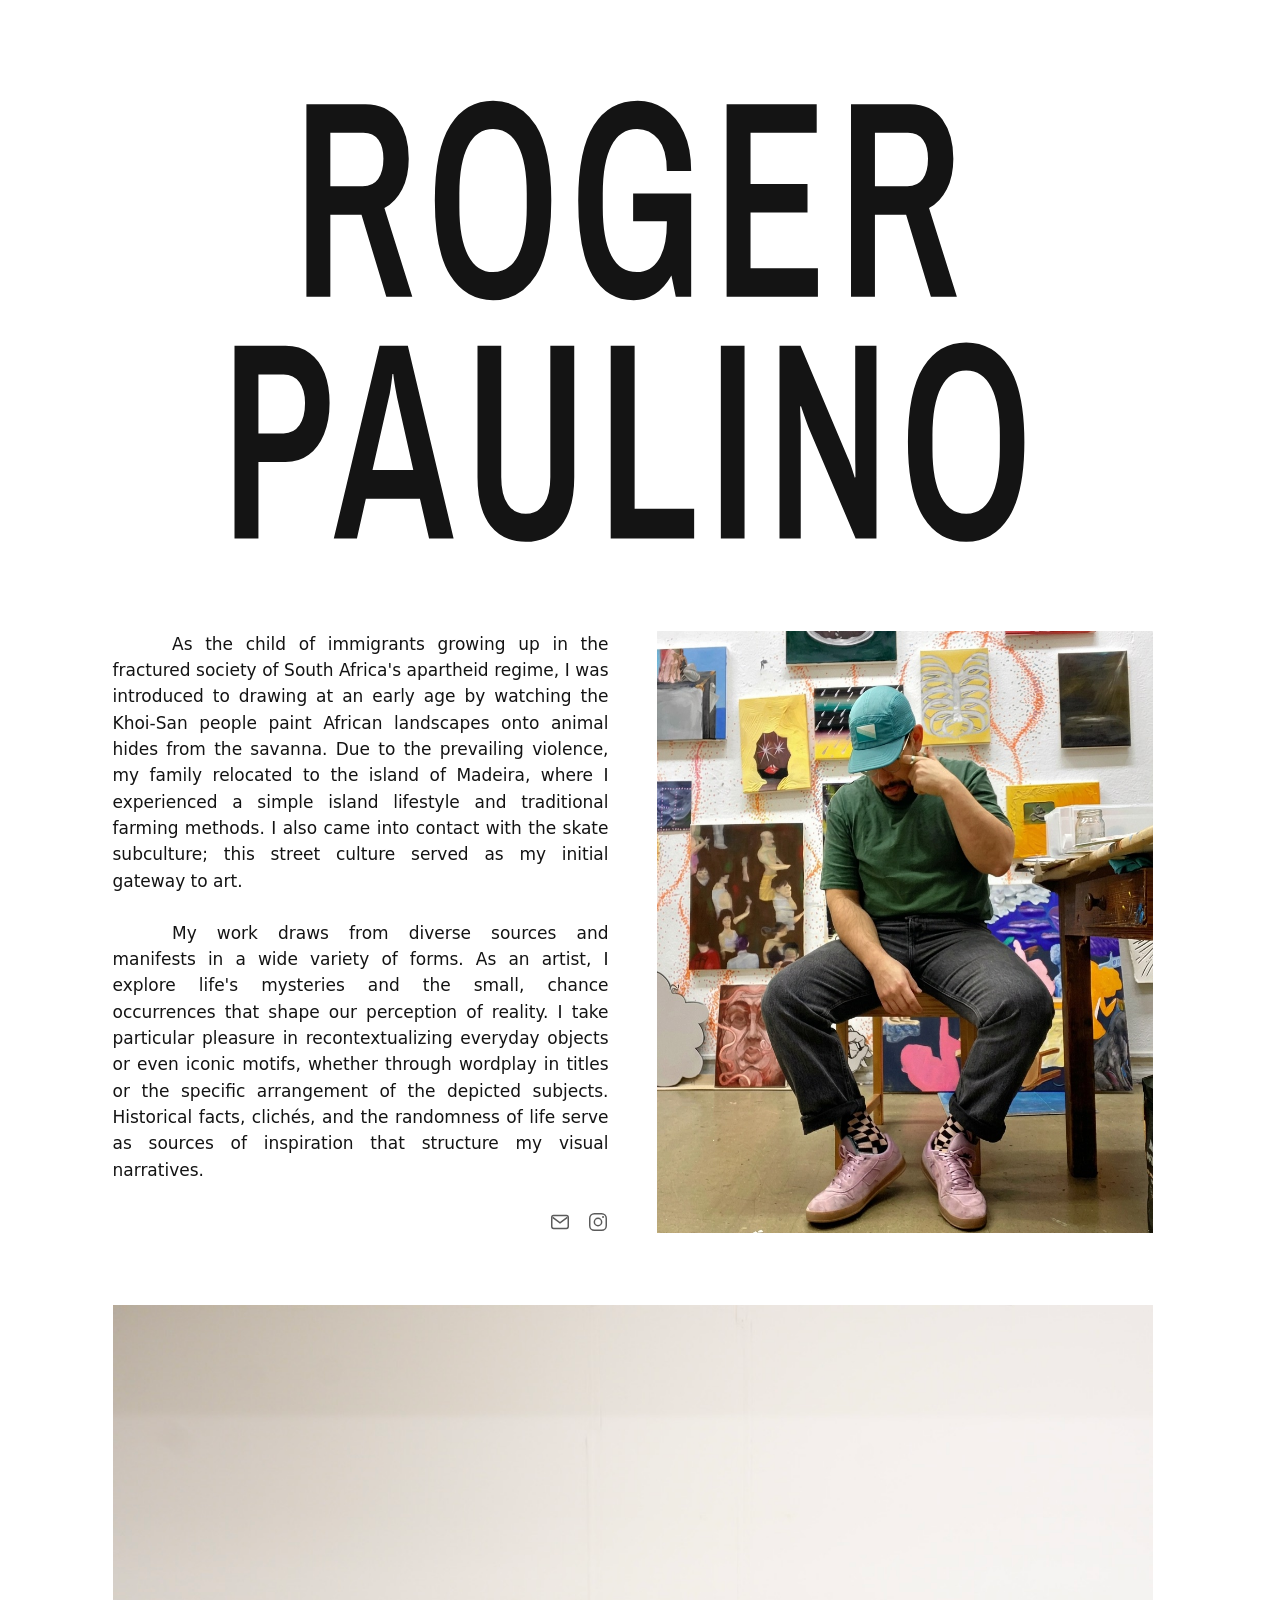
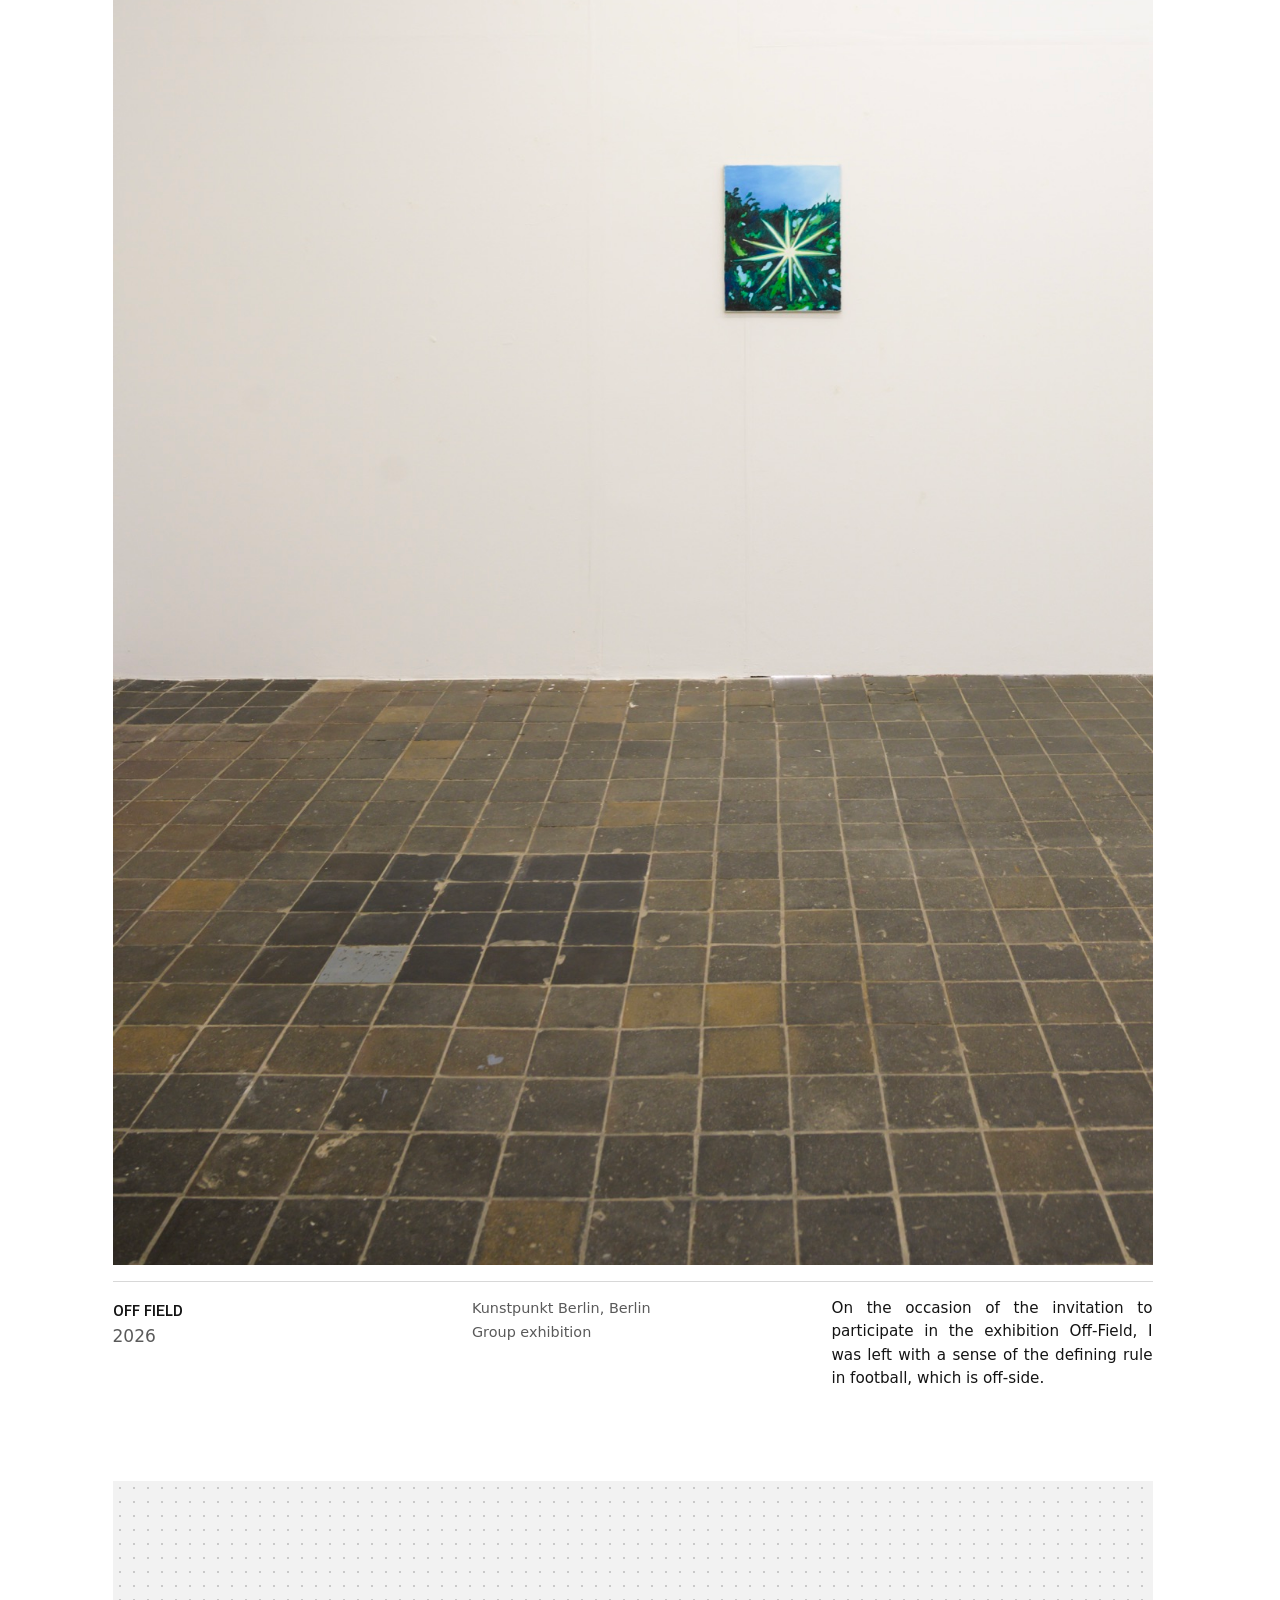
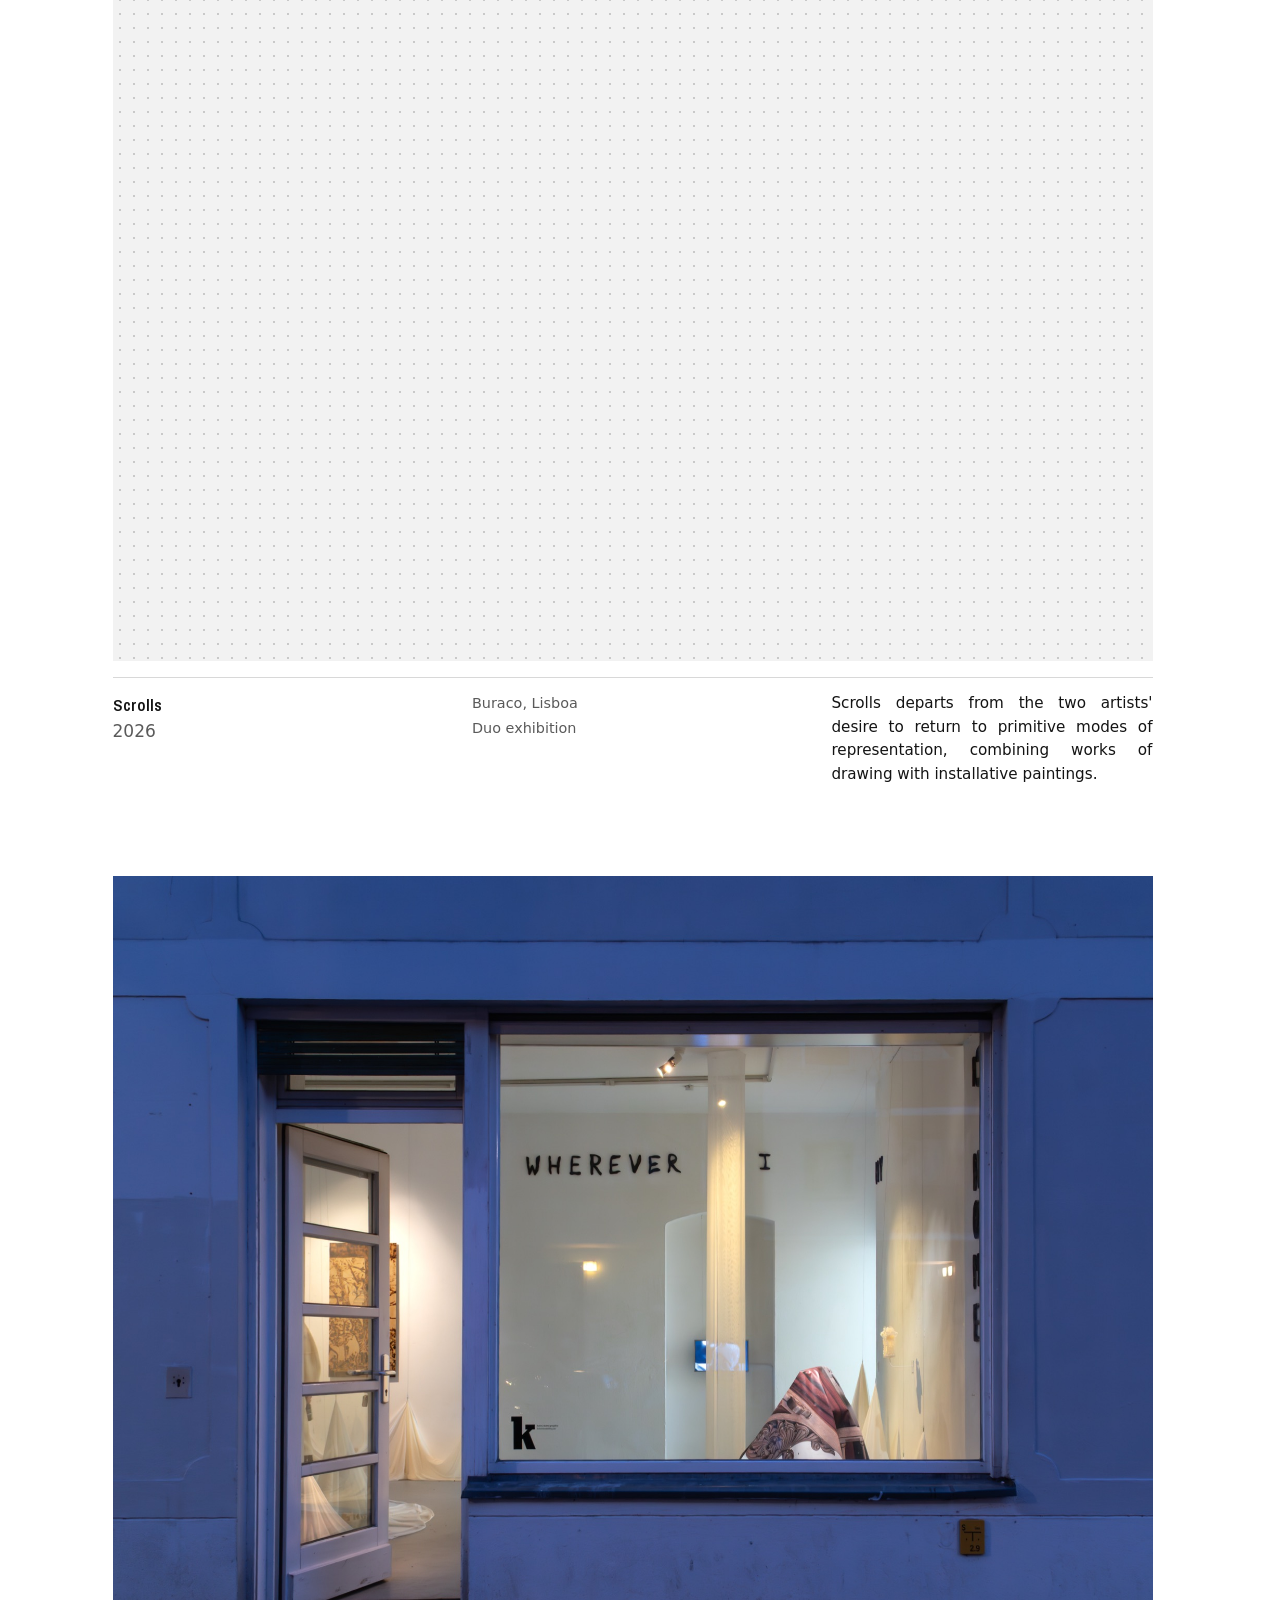
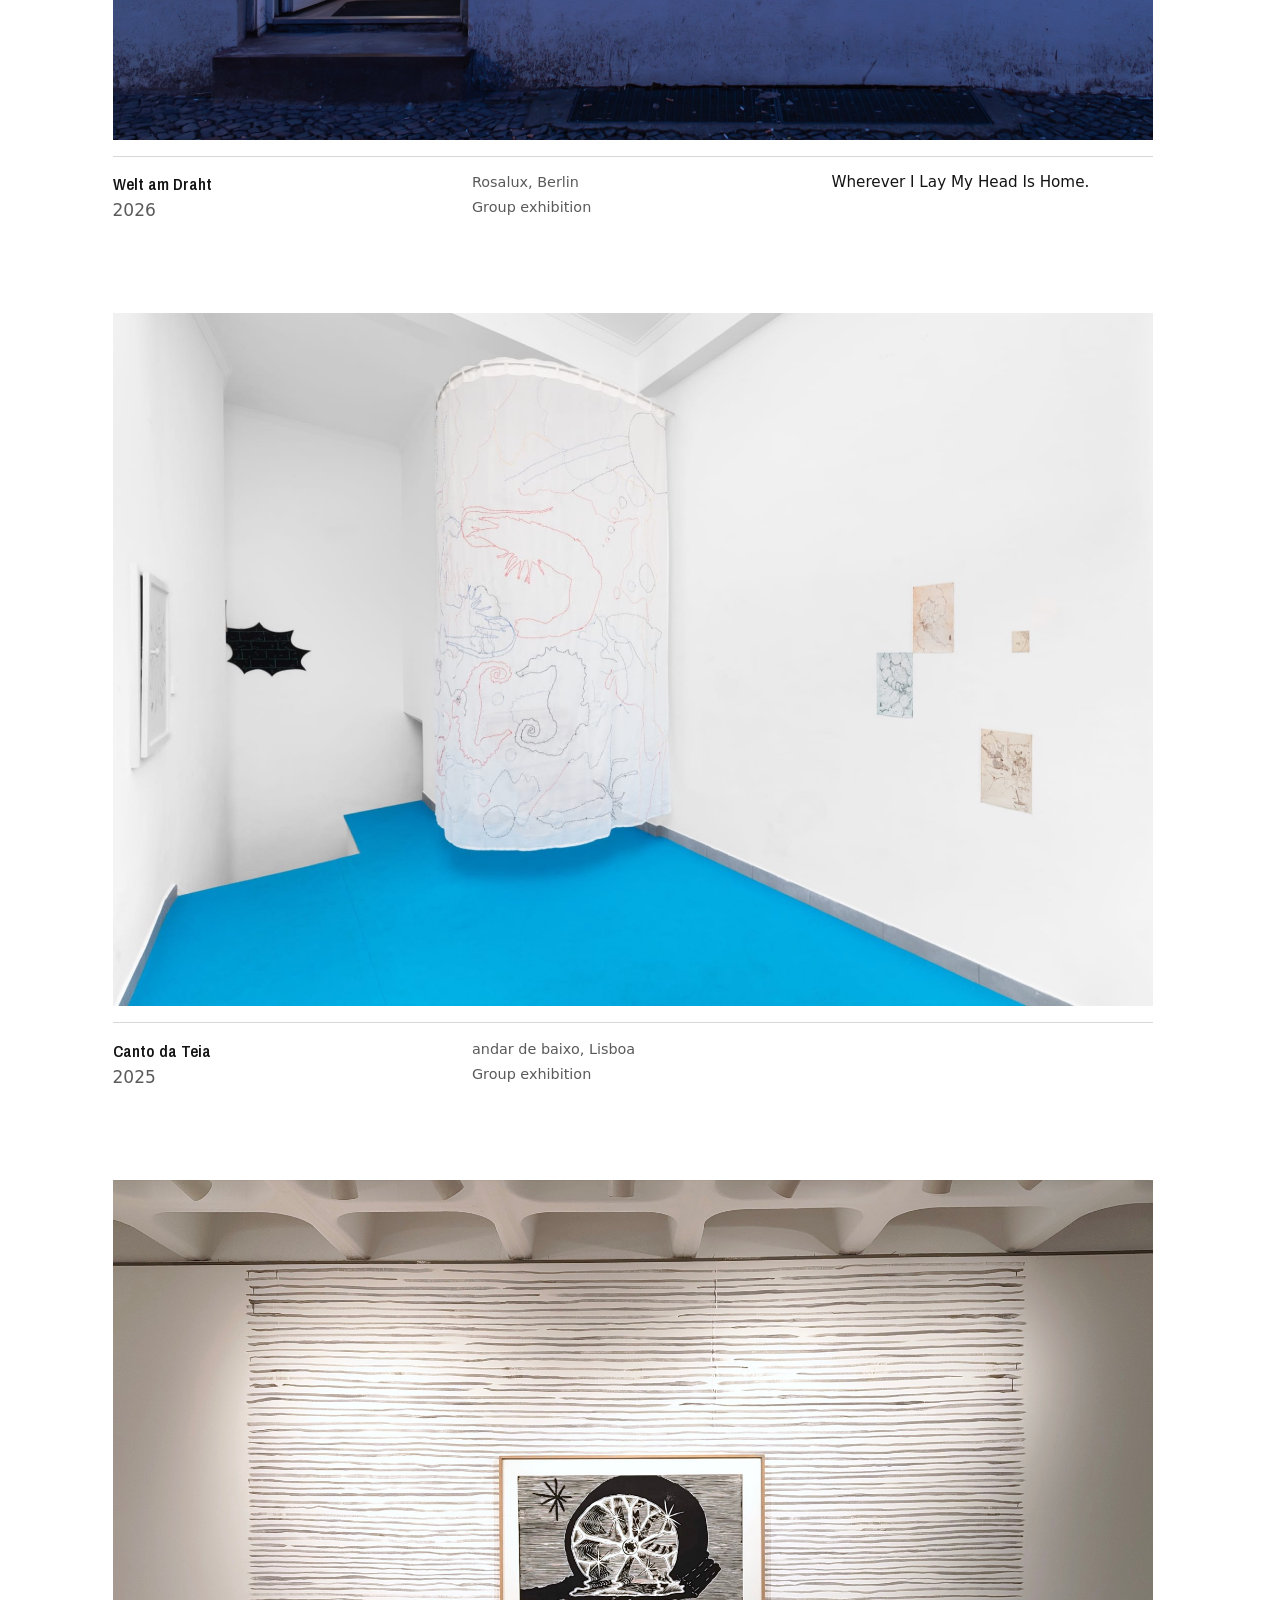
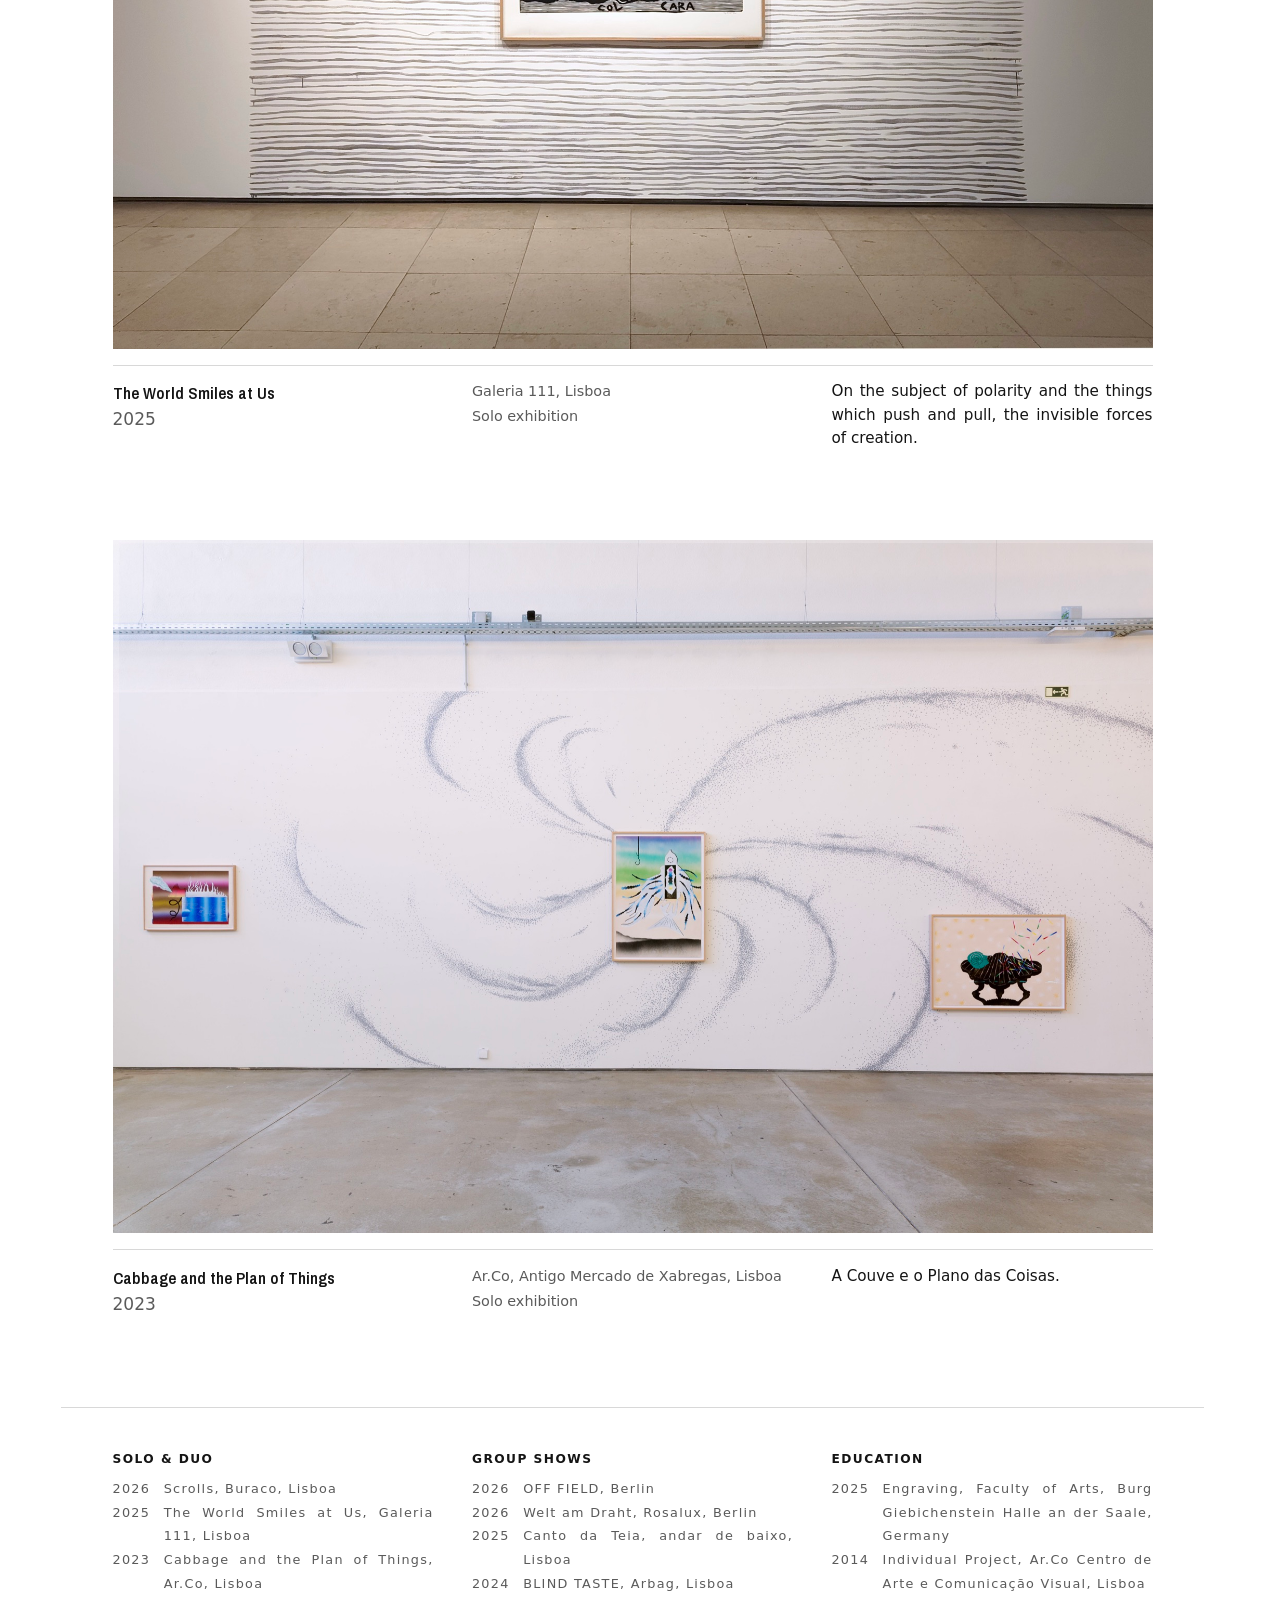
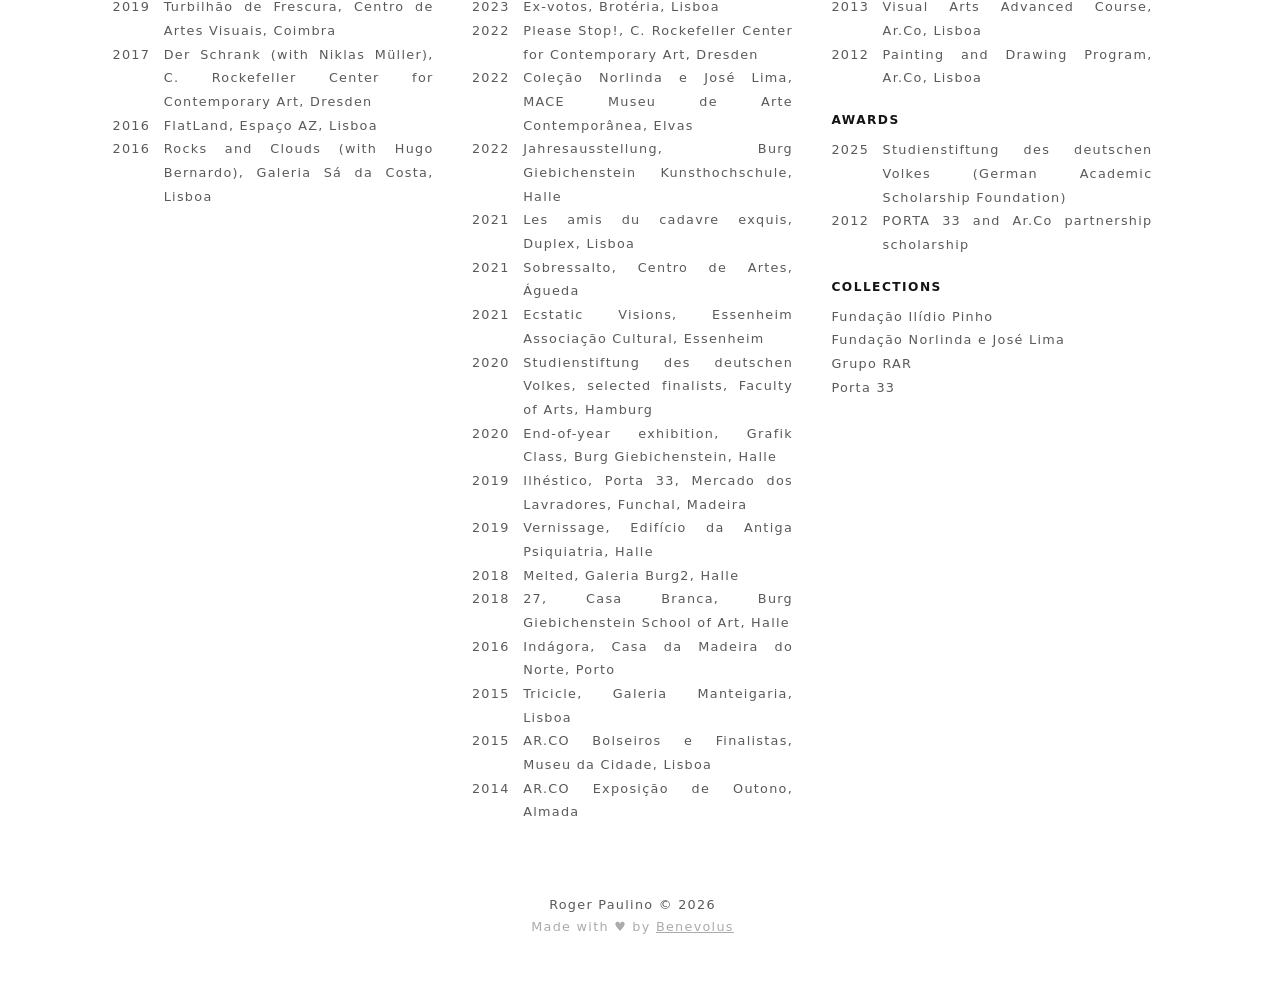
==== index.html @ b835e5fd "build: regenerate site HTML with collection links Co-Authored-By: Claude Opus 4.8 <noreply@anthropic" ====
<!DOCTYPE html>
<html lang="en">
<head>
  <meta charset="utf-8">
  <meta name="viewport" content="width=device-width, initial-scale=1">
  <title>Roger Paulino, Visual Artist (Printmaking and Painting)</title>
  <meta name="description" content="Roger Paulino is a visual artist working between printmaking and painting. Born in Pretoria in 1986, he lives and works in Leipzig, Germany.">
  <link rel="canonical" href="https://caasols.github.io/roger-paulino/">
  <link rel="icon" href="assets/favicon.svg" type="image/svg+xml">
  <meta property="og:site_name" content="Roger Paulino">
  <meta property="og:title" content="Roger Paulino, Visual Artist (Printmaking and Painting)">
  <meta property="og:description" content="Roger Paulino is a visual artist working between printmaking and painting. Born in Pretoria in 1986, he lives and works in Leipzig, Germany.">
  <meta property="og:type" content="website">
  <meta property="og:url" content="https://caasols.github.io/roger-paulino/">
  <meta property="og:image" content="https://caasols.github.io/roger-paulino/assets/og/og-default.jpg">
  <meta name="twitter:card" content="summary_large_image">
  <meta name="twitter:title" content="Roger Paulino, Visual Artist (Printmaking and Painting)">
  <meta name="twitter:description" content="Roger Paulino is a visual artist working between printmaking and painting. Born in Pretoria in 1986, he lives and works in Leipzig, Germany.">
  <meta name="twitter:image" content="https://caasols.github.io/roger-paulino/assets/og/og-default.jpg">
  <link rel="stylesheet" href="css/site.css">
  <script type="application/ld+json">{"@context": "https://schema.org", "@type": "Person", "name": "Roger Paulino", "url": "https://caasols.github.io/roger-paulino/", "jobTitle": "Visual artist", "description": "Roger Paulino is a visual artist working between printmaking and painting. Born in Pretoria in 1986, he lives and works in Leipzig, Germany.", "sameAs": ["https://www.instagram.com/rogerxpaulino/", "https://www.porta33.com/porta33_madeira/exposicoes/content_exposicoes/Ilhestico/content_obras/roger_paulino/roger_paulino.html", "https://www.rar.com/en/rar-seen-by/roger-paulino/", "https://111.pt/exposicoes/the-world-smiles-at-us/"], "birthDate": "1986", "birthPlace": {"@type": "Place", "name": "Pretoria, South Africa"}, "homeLocation": {"@type": "Place", "name": "Leipzig, Germany"}, "workLocation": {"@type": "Place", "name": "Leipzig, Germany"}, "knowsAbout": ["Printmaking", "Linocut", "Painting", "Engraving", "Contemporary art"], "alumniOf": [{"@type": "EducationalOrganization", "name": "Burg Giebichenstein Kunsthochschule Halle"}, {"@type": "EducationalOrganization", "name": "Ar.Co Centro de Arte e Comunicação Visual, Lisboa"}], "award": "Studienstiftung des deutschen Volkes (German Academic Scholarship Foundation)"}</script>
</head>
<body class="page-home">
  <header class="site-header">
    <a class="masthead" href="index.html">Roger<br>Paulino</a>
  </header>

  <main>
    <section class="home-intro">
      <div class="home-intro__text">
        <p>As the child of immigrants growing up in the fractured society of South Africa&#x27;s apartheid regime, I was introduced to drawing at an early age by watching the Khoi-San people paint African landscapes onto animal hides from the savanna. Due to the prevailing violence, my family relocated to the island of Madeira, where I experienced a simple island lifestyle and traditional farming methods. I also came into contact with the skate subculture; this street culture served as my initial gateway to art.</p><p>My work draws from diverse sources and manifests in a wide variety of forms. As an artist, I explore life&#x27;s mysteries and the small, chance occurrences that shape our perception of reality. I take particular pleasure in recontextualizing everyday objects or even iconic motifs, whether through wordplay in titles or the specific arrangement of the depicted subjects. Historical facts, clichés, and the randomness of life serve as sources of inspiration that structure my visual narratives.</p>
        <div class="home-intro__contact">
          <a href="mailto:roger.paulino@posteo.net" aria-label="Email">
            <svg viewBox="0 0 24 24" width="22" height="22" fill="none" stroke="currentColor" stroke-width="1.6" aria-hidden="true"><rect x="3" y="5" width="18" height="14" rx="2"/><path d="M4 7l8 6 8-6"/></svg>
          </a>
          <a href="https://www.instagram.com/rogerxpaulino/" target="_blank" rel="me noopener" aria-label="Instagram">
            <svg viewBox="0 0 24 24" width="22" height="22" fill="none" stroke="currentColor" stroke-width="1.6" aria-hidden="true"><rect x="3" y="3" width="18" height="18" rx="5"/><circle cx="12" cy="12" r="4"/><circle cx="17.5" cy="6.5" r="1.1" fill="currentColor" stroke="none"/></svg>
          </a>
        </div>
      </div>
      
      <figure class="home-portrait">
        <img src="assets/home/portrait.jpg" alt="Roger Paulino">
      </figure>
      
    </section>

    <section class="feed">
      
      <article class="feed-block">
        <a class="feed-block__media frame" href="exhibitions/off-field/index.html">
          <img src="assets/off-field/138-dsc-2444.jpg" alt="OFF FIELD" loading="lazy">
          
        </a>
        <div class="feed-block__row">
          <div class="feed-block__id">
            <a href="exhibitions/off-field/index.html">OFF FIELD</a>
            <span class="feed-block__year">2026</span>
          </div>
          <div class="feed-block__meta">
            <span>Kunstpunkt Berlin, Berlin</span>
            <span>Group exhibition</span>
            
          </div>
          <p class="feed-block__excerpt">On the occasion of the invitation to participate in the exhibition Off-Field, I was left with a sense of the defining rule in football, which is off-side.</p>
        </div>
      </article>
      
      <article class="feed-block">
        <a class="feed-block__media frame" href="exhibitions/scrolls/index.html">
          
          <span class="dotgrid" aria-hidden="true"></span>
        </a>
        <div class="feed-block__row">
          <div class="feed-block__id">
            <a href="exhibitions/scrolls/index.html">Scrolls</a>
            <span class="feed-block__year">2026</span>
          </div>
          <div class="feed-block__meta">
            <span>Buraco, Lisboa</span>
            <span>Duo exhibition</span>
            
          </div>
          <p class="feed-block__excerpt">Scrolls departs from the two artists&#x27; desire to return to primitive modes of representation, combining works of drawing with installative paintings.</p>
        </div>
      </article>
      
      <article class="feed-block">
        <a class="feed-block__media frame" href="exhibitions/welt-am-draht/index.html">
          <img src="assets/welt-am-draht/welt-am-draht-fotografias-diogodiasjoao-1.jpg" alt="Welt am Draht, installation view at Rosalux, Berlin (photo Diogo Dias João)" loading="lazy">
          
        </a>
        <div class="feed-block__row">
          <div class="feed-block__id">
            <a href="exhibitions/welt-am-draht/index.html">Welt am Draht</a>
            <span class="feed-block__year">2026</span>
          </div>
          <div class="feed-block__meta">
            <span>Rosalux, Berlin</span>
            <span>Group exhibition</span>
            
          </div>
          <p class="feed-block__excerpt">Wherever I Lay My Head Is Home.</p>
        </div>
      </article>
      
      <article class="feed-block">
        <a class="feed-block__media frame" href="exhibitions/canto-da-teia/index.html">
          <img src="assets/canto-da-teia/img-20260511-wa0001.jpg" alt="Canto da Teia" loading="lazy">
          
        </a>
        <div class="feed-block__row">
          <div class="feed-block__id">
            <a href="exhibitions/canto-da-teia/index.html">Canto da Teia</a>
            <span class="feed-block__year">2025</span>
          </div>
          <div class="feed-block__meta">
            <span>andar de baixo, Lisboa</span>
            <span>Group exhibition</span>
            
          </div>
          
        </div>
      </article>
      
      <article class="feed-block">
        <a class="feed-block__media frame" href="exhibitions/the-world-smiles-at-us/index.html">
          <img src="assets/the-world-smiles-at-us/roger-paulino-caracol-instalation-galeria-111-the-world-smiles-at-us-2025.jpg" alt="Installation view of The World Smiles at Us at Galeria 111, with the linocut Caracol" loading="lazy">
          
        </a>
        <div class="feed-block__row">
          <div class="feed-block__id">
            <a href="exhibitions/the-world-smiles-at-us/index.html">The World Smiles at Us</a>
            <span class="feed-block__year">2025</span>
          </div>
          <div class="feed-block__meta">
            <span>Galeria 111, Lisboa</span>
            <span>Solo exhibition</span>
            
          </div>
          <p class="feed-block__excerpt">On the subject of polarity and the things which push and pull, the invisible forces of creation.</p>
        </div>
      </article>
      
      <article class="feed-block">
        <a class="feed-block__media frame" href="exhibitions/cabbage/index.html">
          <img src="assets/cabbage/couve-plano-coisas-0013.jpg" alt="Cabbage and the Plan of Things" loading="lazy">
          
        </a>
        <div class="feed-block__row">
          <div class="feed-block__id">
            <a href="exhibitions/cabbage/index.html">Cabbage and the Plan of Things</a>
            <span class="feed-block__year">2023</span>
          </div>
          <div class="feed-block__meta">
            <span>Ar.Co, Antigo Mercado de Xabregas, Lisboa</span>
            <span>Solo exhibition</span>
            
          </div>
          <p class="feed-block__excerpt">A Couve e o Plano das Coisas.</p>
        </div>
      </article>
      
    </section>

  </main>

  <footer class="site-footer cv-footer">
    <div class="cv-col">
      <h2 class="cv-col__h">Solo &amp; duo</h2>
      <ul><li><span class="cv-year">2026</span><span class="cv-text">Scrolls, Buraco, Lisboa</span></li><li><span class="cv-year">2025</span><span class="cv-text">The World Smiles at Us, Galeria 111, Lisboa</span></li><li><span class="cv-year">2023</span><span class="cv-text">Cabbage and the Plan of Things, Ar.Co, Lisboa</span></li><li><span class="cv-year">2019</span><span class="cv-text">Turbilhão de Frescura, Centro de Artes Visuais, Coimbra</span></li><li><span class="cv-year">2017</span><span class="cv-text">Der Schrank (with Niklas Müller), C. Rockefeller Center for Contemporary Art, Dresden</span></li><li><span class="cv-year">2016</span><span class="cv-text">FlatLand, Espaço AZ, Lisboa</span></li><li><span class="cv-year">2016</span><span class="cv-text">Rocks and Clouds (with Hugo Bernardo), Galeria Sá da Costa, Lisboa</span></li></ul>
    </div>
    <div class="cv-col">
      <h2 class="cv-col__h">Group shows</h2>
      <ul><li><span class="cv-year">2026</span><span class="cv-text">OFF FIELD, Berlin</span></li><li><span class="cv-year">2026</span><span class="cv-text">Welt am Draht, Rosalux, Berlin</span></li><li><span class="cv-year">2025</span><span class="cv-text">Canto da Teia, andar de baixo, Lisboa</span></li><li><span class="cv-year">2024</span><span class="cv-text">BLIND TASTE, Arbag, Lisboa</span></li><li><span class="cv-year">2023</span><span class="cv-text">Ex-votos, Brotéria, Lisboa</span></li><li><span class="cv-year">2022</span><span class="cv-text">Please Stop!, C. Rockefeller Center for Contemporary Art, Dresden</span></li><li><span class="cv-year">2022</span><span class="cv-text">Coleção Norlinda e José Lima, MACE Museu de Arte Contemporânea, Elvas</span></li><li><span class="cv-year">2022</span><span class="cv-text">Jahresausstellung, Burg Giebichenstein Kunsthochschule, Halle</span></li><li><span class="cv-year">2021</span><span class="cv-text">Les amis du cadavre exquis, Duplex, Lisboa</span></li><li><span class="cv-year">2021</span><span class="cv-text">Sobressalto, Centro de Artes, Águeda</span></li><li><span class="cv-year">2021</span><span class="cv-text">Ecstatic Visions, Essenheim Associação Cultural, Essenheim</span></li><li><span class="cv-year">2020</span><span class="cv-text">Studienstiftung des deutschen Volkes, selected finalists, Faculty of Arts, Hamburg</span></li><li><span class="cv-year">2020</span><span class="cv-text">End-of-year exhibition, Grafik Class, Burg Giebichenstein, Halle</span></li><li><span class="cv-year">2019</span><span class="cv-text">Ilhéstico, Porta 33, Mercado dos Lavradores, Funchal, Madeira</span></li><li><span class="cv-year">2019</span><span class="cv-text">Vernissage, Edifício da Antiga Psiquiatria, Halle</span></li><li><span class="cv-year">2018</span><span class="cv-text">Melted, Galeria Burg2, Halle</span></li><li><span class="cv-year">2018</span><span class="cv-text">27, Casa Branca, Burg Giebichenstein School of Art, Halle</span></li><li><span class="cv-year">2016</span><span class="cv-text">Indágora, Casa da Madeira do Norte, Porto</span></li><li><span class="cv-year">2015</span><span class="cv-text">Tricicle, Galeria Manteigaria, Lisboa</span></li><li><span class="cv-year">2015</span><span class="cv-text">AR.CO Bolseiros e Finalistas, Museu da Cidade, Lisboa</span></li><li><span class="cv-year">2014</span><span class="cv-text">AR.CO Exposição de Outono, Almada</span></li></ul>
    </div>
    <div class="cv-col">
      <h2 class="cv-col__h">Education</h2>
      <ul><li><span class="cv-year">2025</span><span class="cv-text">Engraving, Faculty of Arts, Burg Giebichenstein Halle an der Saale, Germany</span></li><li><span class="cv-year">2014</span><span class="cv-text">Individual Project, Ar.Co Centro de Arte e Comunicação Visual, Lisboa</span></li><li><span class="cv-year">2013</span><span class="cv-text">Visual Arts Advanced Course, Ar.Co, Lisboa</span></li><li><span class="cv-year">2012</span><span class="cv-text">Painting and Drawing Program, Ar.Co, Lisboa</span></li></ul>
      <h2 class="cv-col__h">Awards</h2>
      <ul><li><span class="cv-year">2025</span><span class="cv-text">Studienstiftung des deutschen Volkes (German Academic Scholarship Foundation)</span></li><li><span class="cv-year">2012</span><span class="cv-text">PORTA 33 and Ar.Co partnership scholarship</span></li></ul>
      <h2 class="cv-col__h">Collections</h2>
      <ul class="cv-col__plain"><li><a href="https://arte.fundacaoip.pt/artist/186" target="_blank" rel="noopener">Fundação Ilídio Pinho</a></li><li>Fundação Norlinda e José Lima</li><li><a href="https://www.rar.com/en/rar-seen-by/roger-paulino/" target="_blank" rel="noopener">Grupo RAR</a></li><li><a href="https://www.porta33.com/porta33_madeira/exposicoes/content_exposicoes/Ilhestico/content_obras/roger_paulino/roger_paulino.html" target="_blank" rel="noopener">Porta 33</a></li></ul>
    </div>
    <p class="cv-footer__legal">
      Roger Paulino &copy; <span class="js-year">2026</span><br>
      <span class="cv-footer__credit">Made with &#9829; by <a href="https://benevol.us" target="_blank" rel="noopener">Benevolus</a></span>
    </p>
  </footer>

  <script src="js/site.js"></script>
</body>
</html>
---- css/site.css ----
/* Roger Paulino - site styles
   Neutral, image-forward first pass. Colors live in variables so the look can be
   restyled without touching structure. */

@font-face {
  font-family: "RPDisplay";
  src: url("../assets/fonts/archivo-narrow-600.woff2") format("woff2");
  font-weight: 600;
  font-display: swap;
}
@font-face {
  font-family: "RPBody";
  src: url("../assets/fonts/inter-400.woff2") format("woff2");
  font-weight: 400;
  font-display: swap;
}
@font-face {
  font-family: "RPBody";
  src: url("../assets/fonts/inter-500.woff2") format("woff2");
  font-weight: 500;
  font-display: swap;
}

:root {
  --ink: #141414;
  --paper: #ffffff;
  --line: #d8d8d8;
  --soft: #5a5a5a;
  --font-display: "RPDisplay", system-ui, sans-serif;
  --font-body: "RPBody", system-ui, sans-serif;
  --maxw: 1280px;
  --textw: 62ch;
  --gap: clamp(1rem, 2.5vw, 2rem);
  --pad: clamp(1rem, 4vw, 3.25rem);
}

* { box-sizing: border-box; }

html { -webkit-text-size-adjust: 100%; scrollbar-gutter: stable; }

body {
  margin: 0;
  font-family: var(--font-body);
  color: var(--ink);
  background: var(--paper);
  line-height: 1.55;
  font-size: 17px;
  -webkit-font-smoothing: antialiased;
  min-height: 100vh;
  display: flex;
  flex-direction: column;
}

img { max-width: 100%; height: auto; display: block; }
figure { margin: 0; }
a { color: inherit; }

/* --- header / nav --- */
.site-header {
  position: relative;
  display: block;
  text-align: center;
  padding: clamp(1.25rem, 3vw, 2.25rem) var(--pad) 0;
  border: 0;
}
.masthead {
  display: block;
  font-family: var(--font-display);
  font-weight: 600;
  text-transform: uppercase;
  text-align: center;
  line-height: .86;
  letter-spacing: 0.05em;
  text-decoration: none;
  color: var(--ink);
  font-size: clamp(3rem, 19vw, 13rem);
  /* Archivo Narrow SemiBold, scaled taller for a more condensed masthead.
     Extra vertical margin reserves room since the transform overflows the box. */
  transform: scaleY(1.35);
  transform-origin: center;
  /* Top margin gives space from the nav. Bottom margin reserves the scaleY(1.35)
     visual overflow (~0.30 * font-size) so the masthead's visible bottom lands at
     the layout box edge, and the gap below is then governed cleanly by the intro
     margin, matching the intro-to-image gap. */
  margin: clamp(4rem, 8vw, 6.5rem) 0 clamp(0.9rem, 5.7vw, 3.9rem);
}
/* On the home page the intro's own top margin sets the gap under the masthead,
   so drop main's top padding (it would otherwise add an extra, unmatched gap). */
.page-home main { padding-top: 0; padding-bottom: 0; }
/* Home carries the full-width lockup; inner pages get a smaller masthead so
   the page content is not pushed down by a giant name. */
.page-inner .masthead {
  font-size: clamp(1.6rem, 6vw, 3.75rem);
  margin: clamp(1rem, 3vw, 2rem) 0 clamp(2rem, 5vw, 3rem);
}

/* --- layout --- */
main { padding: var(--pad); max-width: var(--maxw); margin: 0 auto; width: 100%; flex: 1 0 auto; }
.section-title {
  font-size: clamp(1.1rem, 1.4vw, 1.35rem);
  font-weight: 600;
  letter-spacing: 0.01em;
  margin: 0 0 1.25rem;
}
.page-head { margin-bottom: 1.5rem; }

.prose { max-width: var(--textw); text-align: justify; hyphens: auto; -webkit-hyphens: auto; }
.prose p { margin: 0 0 1.1rem; }

/* --- frame: plain media container (registration "+" corner marks removed per design) --- */
.frame { position: relative; display: block; background: #f2f2f2; }
.frame img { display: block; width: 100%; height: auto; }

/* Dot-grid empty state (used inside .frame when an image is not yet available) */
.dotgrid {
  display: block; width: 100%; aspect-ratio: 4 / 3;
  background-image: radial-gradient(#c9c9c9 1px, transparent 1.4px);
  background-size: 14px 14px;
}

/* --- home / feed --- */
/* main already applies var(--pad) as the page gutter, so intro/feed only center
   within it (no extra horizontal padding, which previously doubled the inset). */
/* Intro: two columns aligned to the feed's 1040 box, text left, portrait right. */
.home-intro {
  max-width: 1040px;
  margin: clamp(2.25rem, 6vw, 4.5rem) auto;
  display: grid;
  grid-template-columns: 1fr 1fr;
  gap: clamp(1.5rem, 4vw, 3rem);
  align-items: stretch;
}
/* Intro text: original body styling (17px / ink / 1.55) + prose justify. */
.home-intro__text {
  text-align: justify;
  hyphens: auto;
  -webkit-hyphens: auto;
}
.home-intro__text p { margin: 0 0 1.6rem; text-indent: 3.5em; }
.home-intro__text p:last-child { margin-bottom: 0; }
.home-intro__contact { display: flex; justify-content: flex-end; gap: 1rem; margin-top: 1.75rem; }
.home-intro__contact a { display: inline-flex; color: var(--soft); transition: color 0.15s ease; }
.home-intro__contact a:hover { color: var(--ink); }
.home-intro__contact svg { display: block; }
/* Portrait height tracks the text column; the image is absolutely positioned so
   the two paragraphs define the row height, and it scales to fit (width auto). */
.home-portrait { position: relative; margin: 0; }
.home-portrait img { position: absolute; top: 0; bottom: 0; right: 0; height: 100%; width: auto; display: block; }
.feed {
  display: flex; flex-direction: column; gap: clamp(3rem, 7vw, 6rem);
  max-width: 1040px; margin: 0 auto; padding: 0;
  width: 100%;
}
.feed-block__media { width: 100%; }
.feed-block__row {
  display: grid; grid-template-columns: repeat(3, 1fr);
  gap: clamp(1rem, 3vw, 2.5rem); margin-top: 1rem; padding-top: .9rem;
  border-top: 1px solid var(--line);
}
.feed-block__id a {
  font-family: var(--font-display); font-weight: 400; font-size: 1.05rem;
  letter-spacing: 0; text-transform: none; text-decoration: none; color: var(--ink);
}
.feed-block__year { display: block; color: var(--soft); }
.feed-block__meta {
  display: flex; flex-direction: column; gap: .15rem; color: var(--soft);
  font-size: .9rem;
}
.feed-block__excerpt { margin: 0; font-size: .95rem; line-height: 1.55; max-width: 46ch; text-align: justify; hyphens: auto; -webkit-hyphens: auto; }

/* --- show page --- */
.show { max-width: var(--maxw); }
.show__head { margin-bottom: 1.75rem; }
.show__type {
  text-transform: uppercase;
  letter-spacing: 0.08em;
  font-size: 0.78rem;
  color: var(--soft);
  margin: 0 0 0.5rem;
}
.show__title { font-size: clamp(1.7rem, 4vw, 2.6rem); margin: 0 0 0.6rem; font-weight: 600; }
.show__meta { margin: 0; color: var(--soft); }
.show__statement { margin: 0 0 2.5rem; }
.show__videos { margin: 0 0 2.5rem; display: grid; gap: var(--gap); }
.show__video { width: 100%; background: #000; border-radius: 4px; }

/* Sequential, uncropped figures (hero + gallery both use .show__figure.frame) */
.show__figures { display: flex; flex-direction: column; gap: clamp(2rem, 5vw, 4rem); margin: 2.5rem 0; }
.show__figure { margin: 0; }
.show__figure img { cursor: zoom-in; }
.show__placeholder { display: grid; place-items: center; aspect-ratio: 4 / 3; }
.show__placeholder-label { position: absolute; color: var(--soft); font-size: .85rem; }

.show__works { margin: 0 0 2.5rem; max-width: var(--textw); }
.works { padding-left: 1.2rem; }
.work { margin-bottom: 0.7rem; }
.work__title { font-style: italic; }
.work__medium { display: block; color: var(--soft); font-size: 0.9rem; }

.show__curator { margin: 0 0 2.5rem; padding-top: 1.5rem; border-top: 1px solid var(--line); }
.show__curator-by { color: var(--soft); font-size: 0.9rem; }

.show__links { display: flex; flex-wrap: wrap; gap: 0.8rem; margin: 0 0 2rem; }
.show__link {
  display: inline-block; padding: 0.5rem 0.9rem;
  border: 1px solid var(--line); border-radius: 4px;
  text-decoration: none; font-size: 0.9rem;
}
.show__link:hover { border-color: var(--ink); }
.show__back { margin-top: 2rem; }
.show__back a { color: var(--soft); text-decoration: none; }
.show__back a:hover { color: var(--ink); }

/* --- footer / cv --- */
.site-footer {
  color: var(--soft); font-size: 0.9rem;
}
.site-footer a { color: var(--soft); text-decoration: none; }
.site-footer a:hover { color: var(--ink); }

/* Dense CV columns (also the .site-footer element; .cv-footer's own layout wins) */
.cv-footer {
  display: grid; grid-template-columns: repeat(3, 1fr); gap: clamp(1rem, 3vw, 2.5rem);
  border-top: 1px solid var(--line); padding: 2.5rem var(--pad) 3.5rem;
  font-size: .8rem; line-height: 1.85; letter-spacing: 0.1em; color: var(--soft);
  text-align: justify; hyphens: auto; -webkit-hyphens: auto;
  /* align the columns to the body width (the images' left/right limits) */
  max-width: calc(1040px + 2 * var(--pad)); margin: clamp(3rem, 7vw, 6rem) auto 0;
}
.cv-col__h {
  font-family: var(--font-body); font-size: calc(.7rem + 1px); text-transform: uppercase;
  letter-spacing: .12em; color: var(--ink); margin: 1.2rem 0 .4rem;
}
.cv-col:first-child .cv-col__h:first-child, .cv-col .cv-col__h:first-child { margin-top: 0; }
.cv-col ul { list-style: none; margin: 0; padding: 0; }
.cv-col li { display: grid; grid-template-columns: 3.5em 1fr; gap: 0.5em; }
.cv-year { white-space: nowrap; font-variant-numeric: tabular-nums; }
/* collections have no year: single column, no empty year gutter */
.cv-col__plain li { display: block; }
.cv-col a { color: var(--soft); text-decoration: none; display: block; }
.cv-col a:hover { color: var(--ink); }
.cv-footer__legal { grid-column: 1 / -1; margin: 2rem 0 0; color: var(--soft); text-align: center; line-height: 1.7; }
.cv-footer__legal a { color: var(--soft); text-decoration: underline; }
.cv-footer__legal a:hover { color: var(--ink); }
.cv-footer__credit { opacity: 0.5; }

/* Exhibitions list */
.index-list { list-style: none; padding: 0 var(--pad); }
.index-list__item { padding: .6rem 0; border-bottom: 1px solid var(--line); }
.index-list__meta { color: var(--soft); }

/* --- lightbox --- */
.lightbox {
  position: fixed; inset: 0; background: rgba(15, 15, 15, 0.94);
  display: none; align-items: center; justify-content: center; z-index: 100;
  padding: 2rem; cursor: zoom-out;
}
.lightbox.is-open { display: flex; }
.lightbox img { max-width: 100%; max-height: 100%; width: auto; height: auto; }
.lightbox__close {
  position: absolute; top: 1rem; right: 1.25rem; background: none; border: none;
  color: #fff; font-size: 2rem; cursor: pointer; line-height: 1;
}
.lightbox__nav {
  position: absolute; top: 50%; transform: translateY(-50%);
  background: none; border: none; color: #fff; cursor: pointer;
  font-size: 2.6rem; line-height: 1; padding: 0.75rem 1rem;
  opacity: 0.7; transition: opacity 0.15s ease; user-select: none;
}
.lightbox__nav:hover { opacity: 1; }
.lightbox__prev { left: 0.4rem; }
.lightbox__next { right: 0.4rem; }
@media (max-width: 720px) {
  .lightbox__nav { font-size: 2rem; padding: 0.5rem 0.6rem; opacity: 0.85; }
}

/* --- responsive --- */
@media (max-width: 860px) {
  .cv-footer { grid-template-columns: repeat(2, 1fr); }
  .feed-block__row { grid-template-columns: 1fr; gap:.6rem; }
}
@media (max-width: 560px) {
  .cv-footer { grid-template-columns: 1fr; }
  .home-intro { grid-template-columns: 1fr; }
  /* stacked: portrait returns to normal flow, full width */
  .home-portrait { position: static; }
  .home-portrait img { position: static; width: 100%; height: auto; max-width: 460px; }
}

/* Site is intentionally light/white in all environments (gallery-standard look),
   so no prefers-color-scheme dark overrides. */
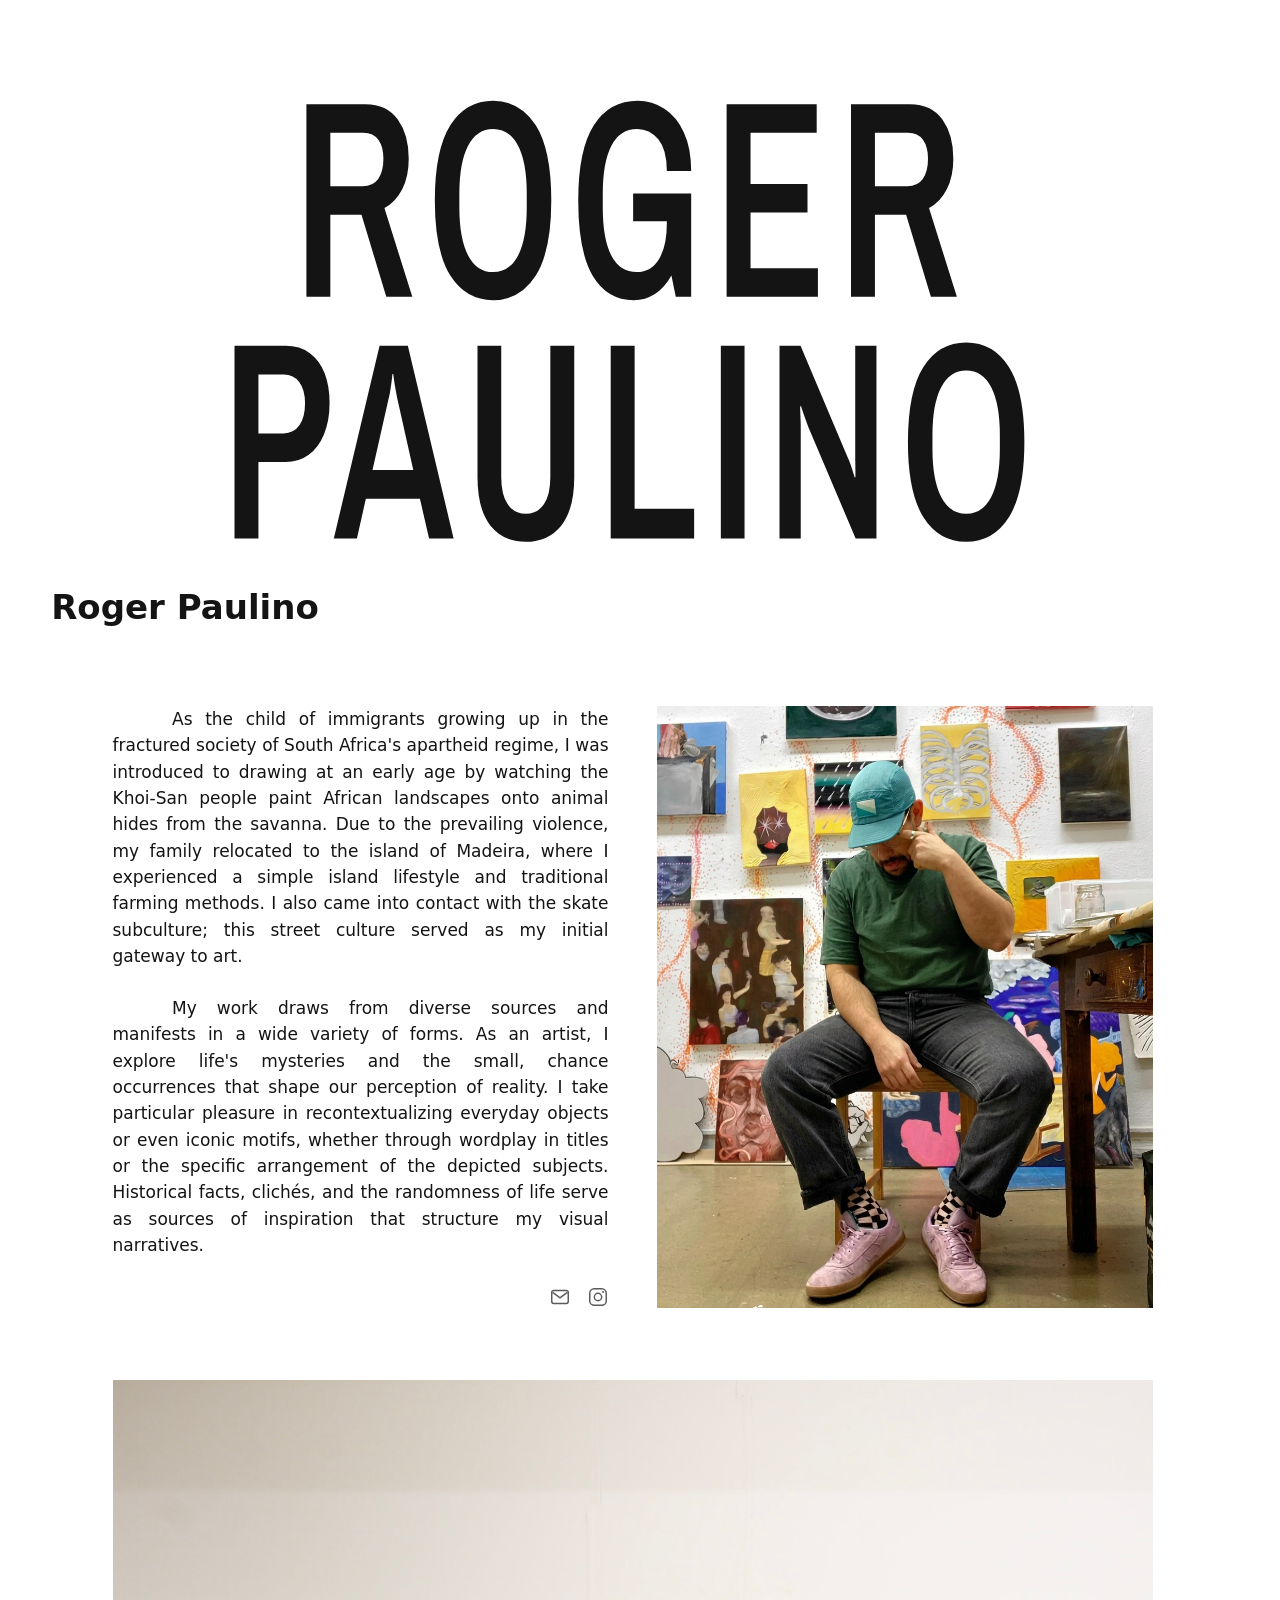
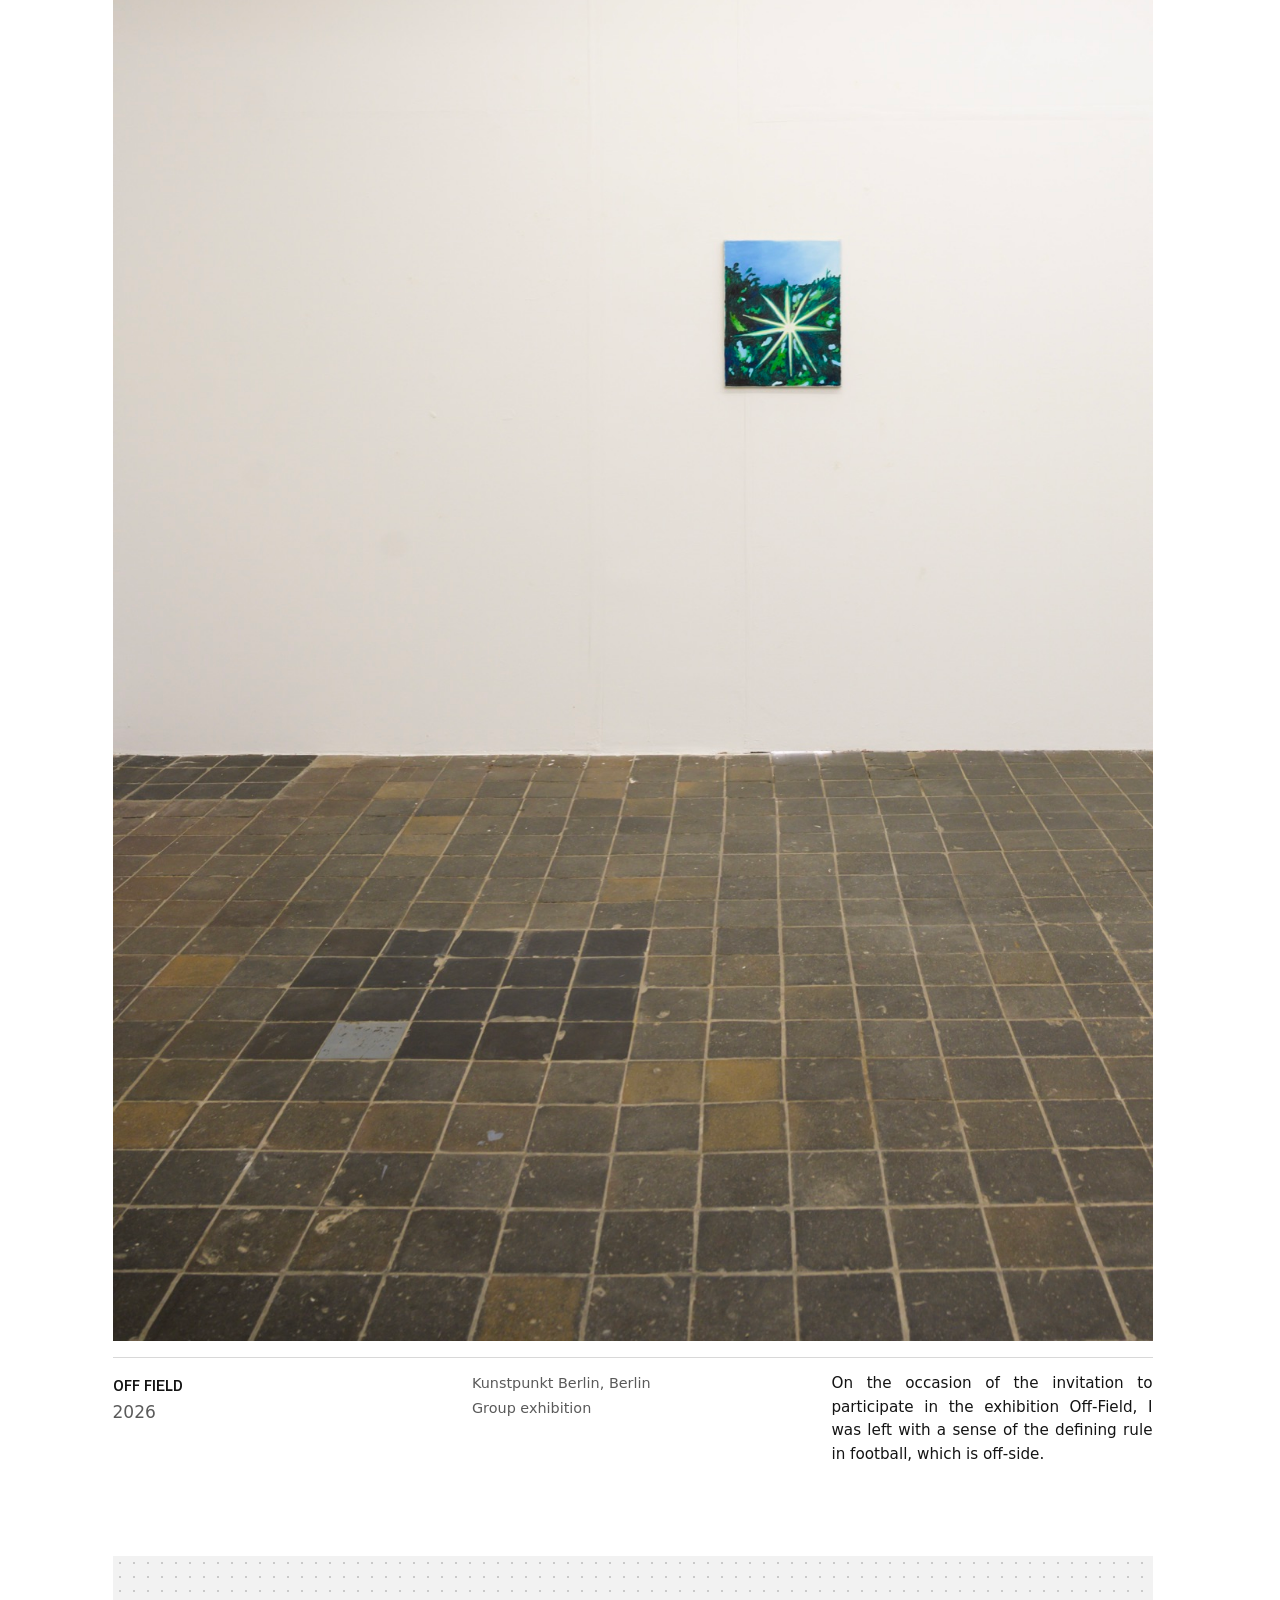
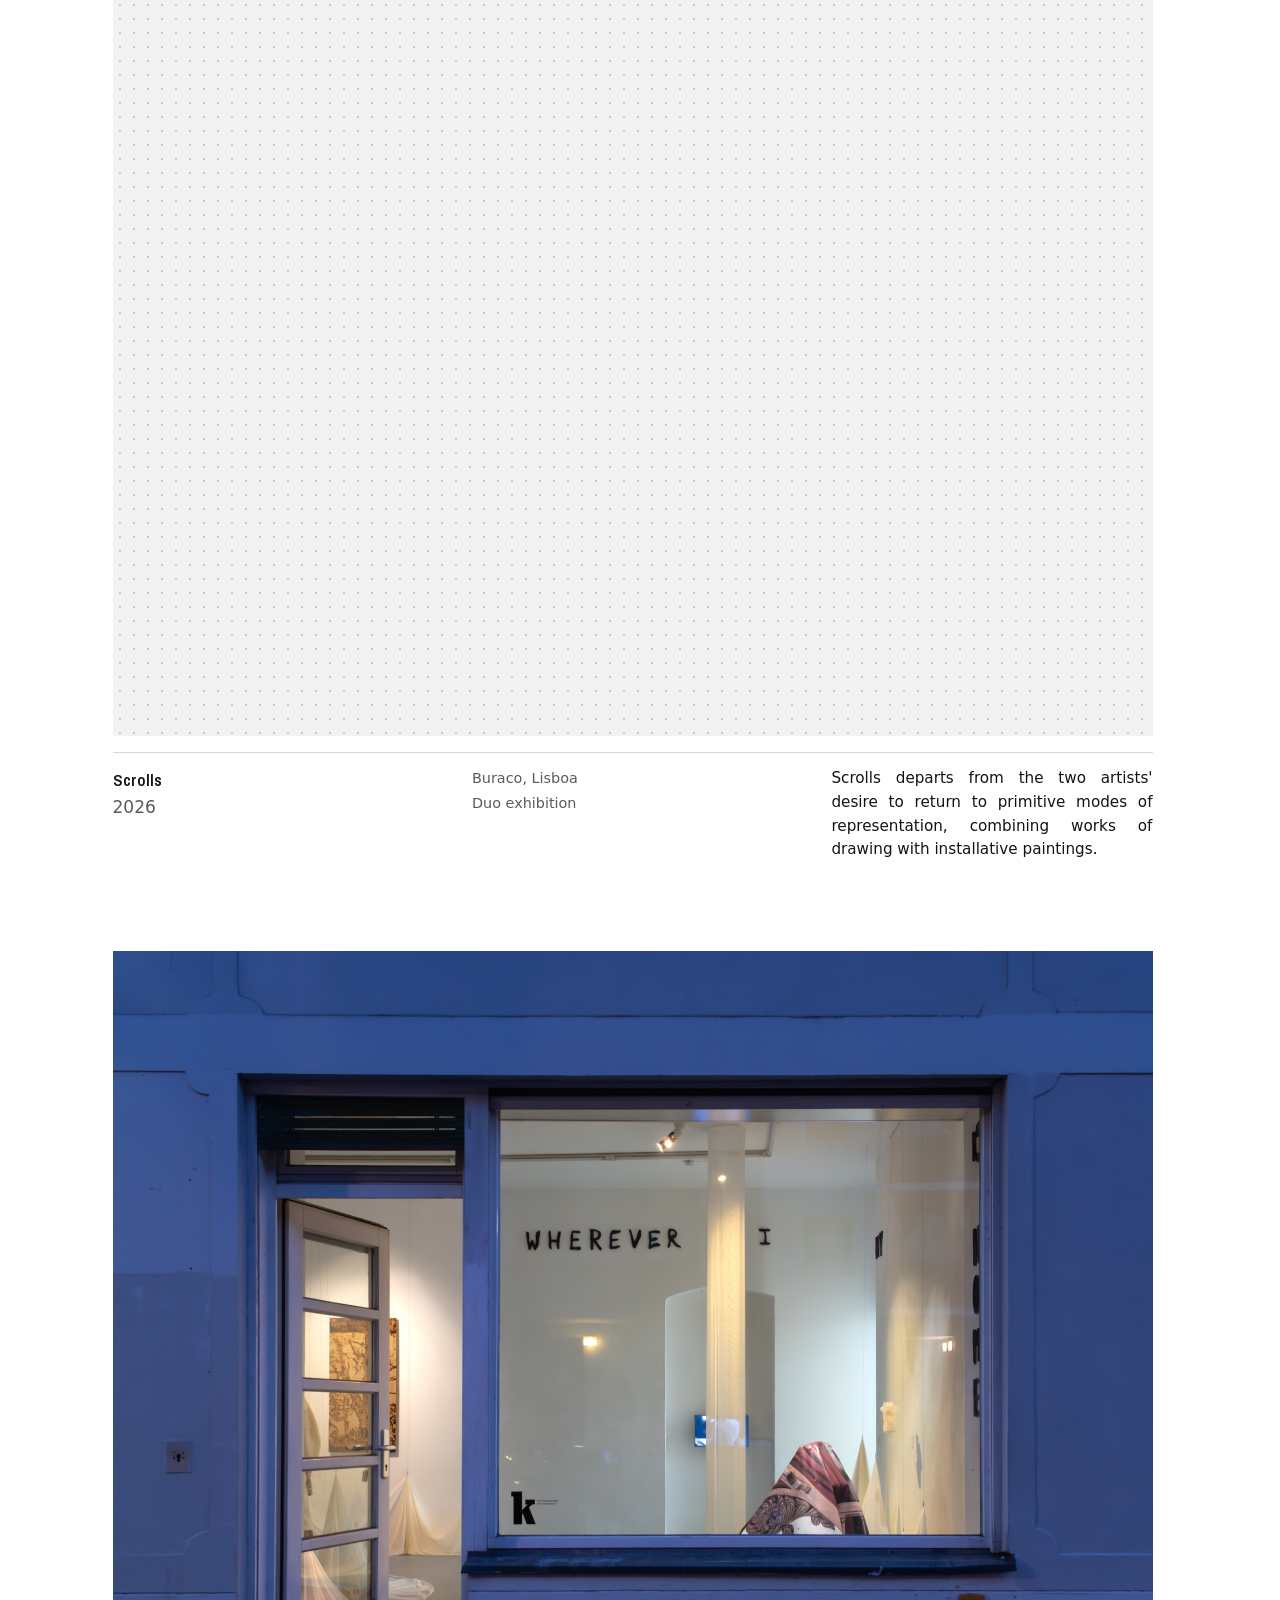
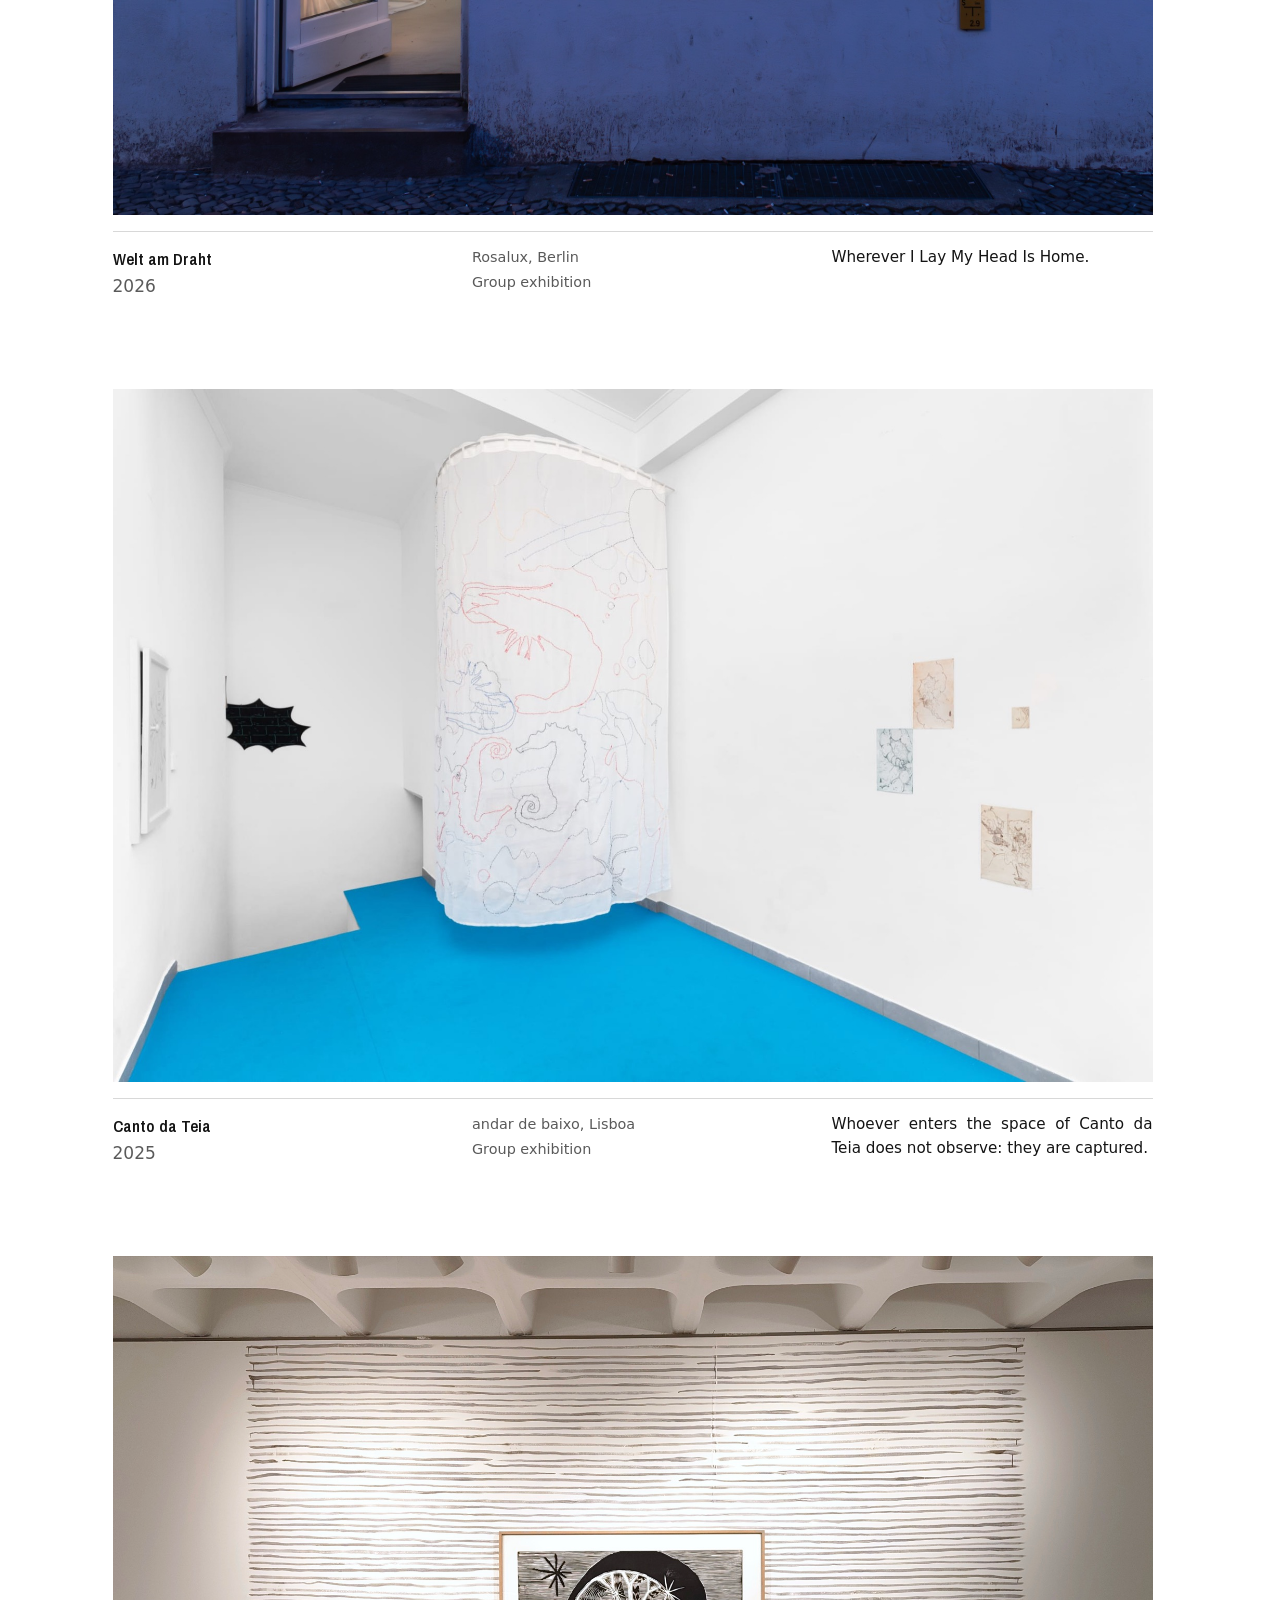
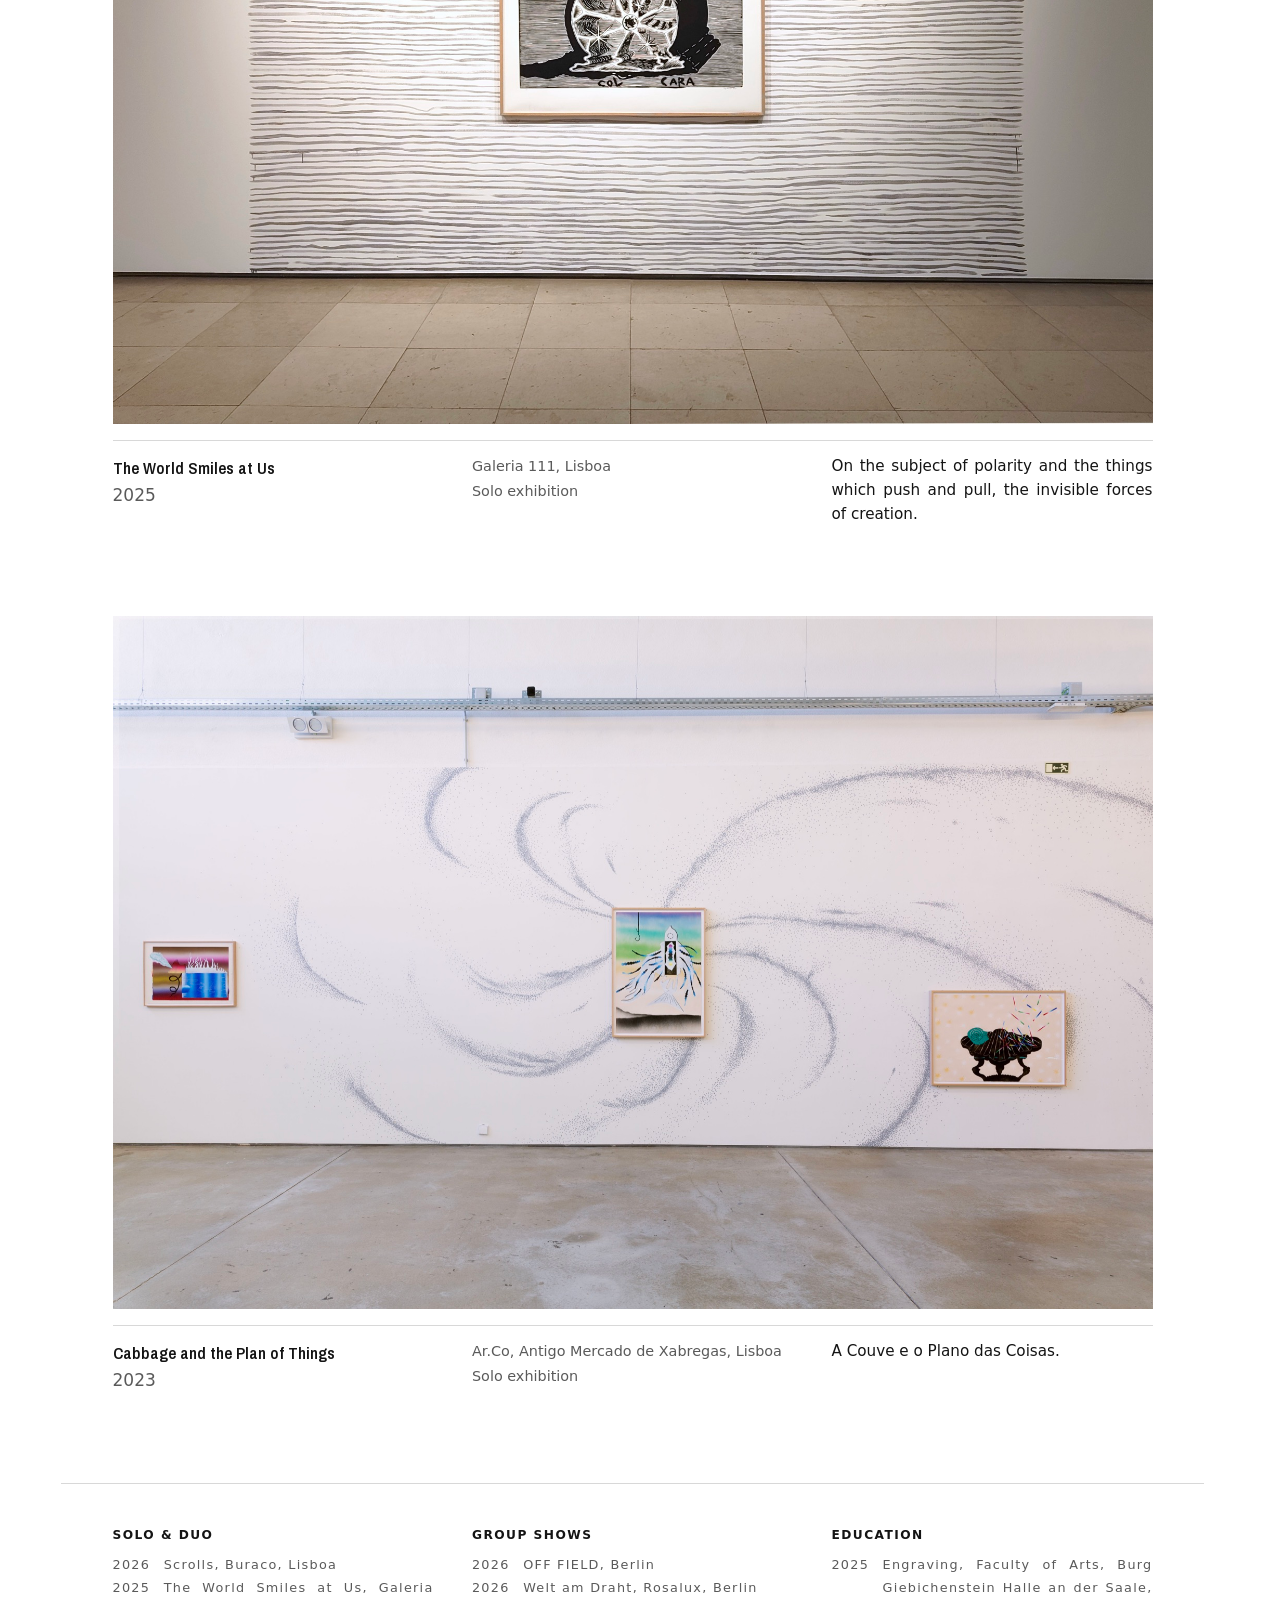
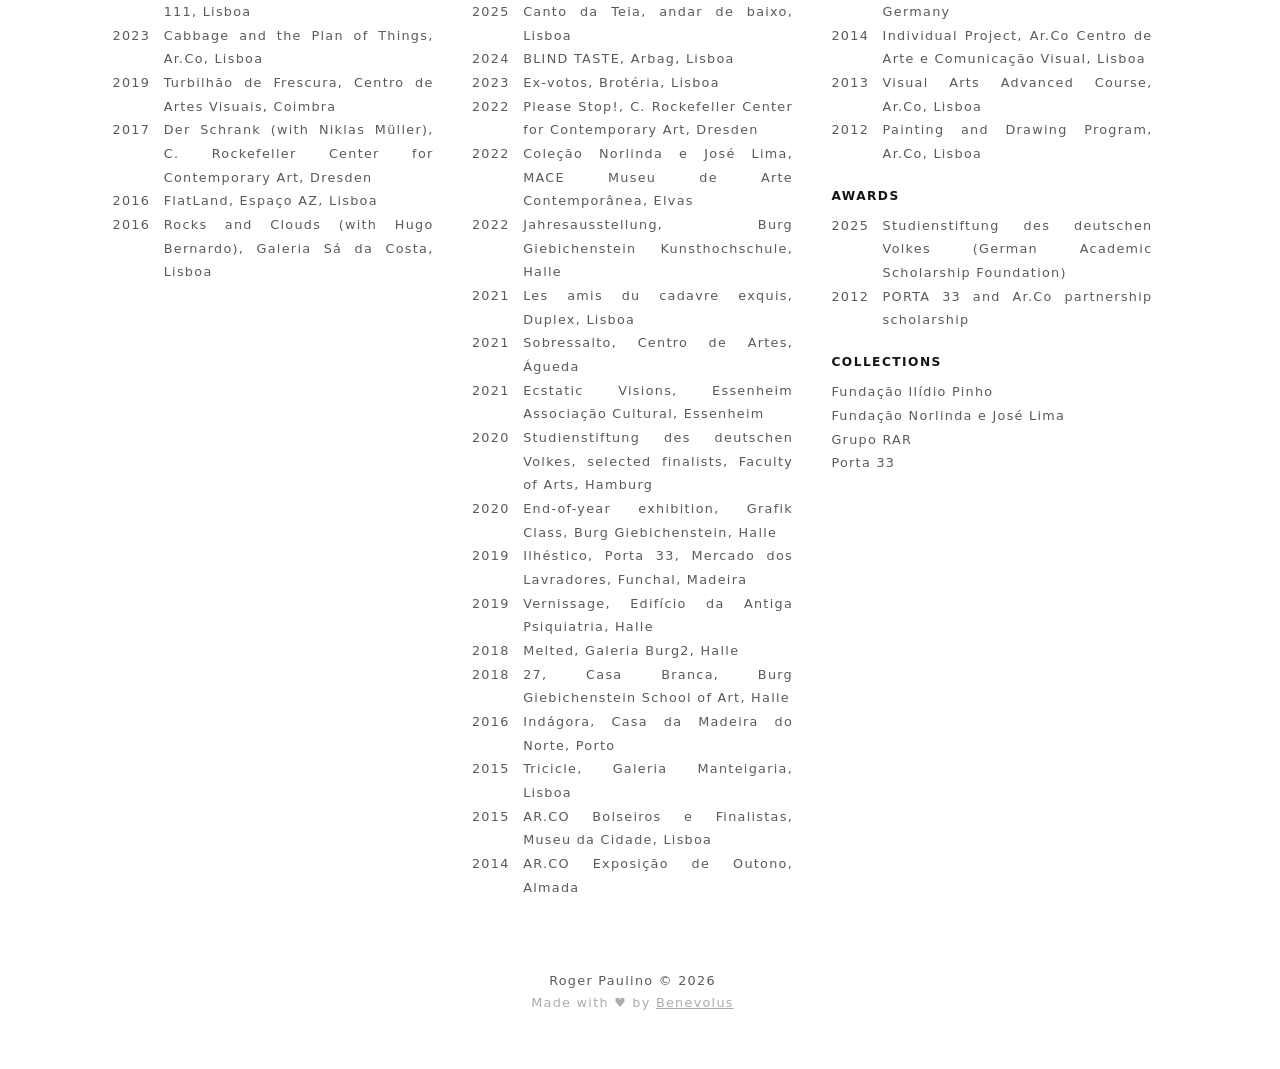
==== commit 13fc51ee: "build: regenerate index.html (h1, feed link labels, Canto da Teia teaser) Co-Authored-By: Claude Opu" ====
--- a/index.html
+++ b/index.html
@@ -26,6 +26,7 @@
   </header>
 
   <main>
+    <h1 class="visually-hidden">Roger Paulino</h1>
     <section class="home-intro">
       <div class="home-intro__text">
         <p>As the child of immigrants growing up in the fractured society of South Africa&#x27;s apartheid regime, I was introduced to drawing at an early age by watching the Khoi-San people paint African landscapes onto animal hides from the savanna. Due to the prevailing violence, my family relocated to the island of Madeira, where I experienced a simple island lifestyle and traditional farming methods. I also came into contact with the skate subculture; this street culture served as my initial gateway to art.</p><p>My work draws from diverse sources and manifests in a wide variety of forms. As an artist, I explore life&#x27;s mysteries and the small, chance occurrences that shape our perception of reality. I take particular pleasure in recontextualizing everyday objects or even iconic motifs, whether through wordplay in titles or the specific arrangement of the depicted subjects. Historical facts, clichés, and the randomness of life serve as sources of inspiration that structure my visual narratives.</p>
@@ -48,7 +49,7 @@
     <section class="feed">
       
       <article class="feed-block">
-        <a class="feed-block__media frame" href="exhibitions/off-field/index.html">
+        <a class="feed-block__media frame" href="exhibitions/off-field/index.html" aria-label="OFF FIELD">
           <img src="assets/off-field/138-dsc-2444.jpg" alt="OFF FIELD" loading="lazy">
           
         </a>
@@ -67,7 +68,7 @@
       </article>
       
       <article class="feed-block">
-        <a class="feed-block__media frame" href="exhibitions/scrolls/index.html">
+        <a class="feed-block__media frame" href="exhibitions/scrolls/index.html" aria-label="Scrolls">
           
           <span class="dotgrid" aria-hidden="true"></span>
         </a>
@@ -86,7 +87,7 @@
       </article>
       
       <article class="feed-block">
-        <a class="feed-block__media frame" href="exhibitions/welt-am-draht/index.html">
+        <a class="feed-block__media frame" href="exhibitions/welt-am-draht/index.html" aria-label="Welt am Draht">
           <img src="assets/welt-am-draht/welt-am-draht-fotografias-diogodiasjoao-1.jpg" alt="Welt am Draht, installation view at Rosalux, Berlin (photo Diogo Dias João)" loading="lazy">
           
         </a>
@@ -105,7 +106,7 @@
       </article>
       
       <article class="feed-block">
-        <a class="feed-block__media frame" href="exhibitions/canto-da-teia/index.html">
+        <a class="feed-block__media frame" href="exhibitions/canto-da-teia/index.html" aria-label="Canto da Teia">
           <img src="assets/canto-da-teia/img-20260511-wa0001.jpg" alt="Canto da Teia" loading="lazy">
           
         </a>
@@ -119,12 +120,12 @@
             <span>Group exhibition</span>
             
           </div>
-          
+          <p class="feed-block__excerpt">Whoever enters the space of Canto da Teia does not observe: they are captured.</p>
         </div>
       </article>
       
       <article class="feed-block">
-        <a class="feed-block__media frame" href="exhibitions/the-world-smiles-at-us/index.html">
+        <a class="feed-block__media frame" href="exhibitions/the-world-smiles-at-us/index.html" aria-label="The World Smiles at Us">
           <img src="assets/the-world-smiles-at-us/roger-paulino-caracol-instalation-galeria-111-the-world-smiles-at-us-2025.jpg" alt="Installation view of The World Smiles at Us at Galeria 111, with the linocut Caracol" loading="lazy">
           
         </a>
@@ -143,7 +144,7 @@
       </article>
       
       <article class="feed-block">
-        <a class="feed-block__media frame" href="exhibitions/cabbage/index.html">
+        <a class="feed-block__media frame" href="exhibitions/cabbage/index.html" aria-label="Cabbage and the Plan of Things">
           <img src="assets/cabbage/couve-plano-coisas-0013.jpg" alt="Cabbage and the Plan of Things" loading="lazy">
           
         </a>
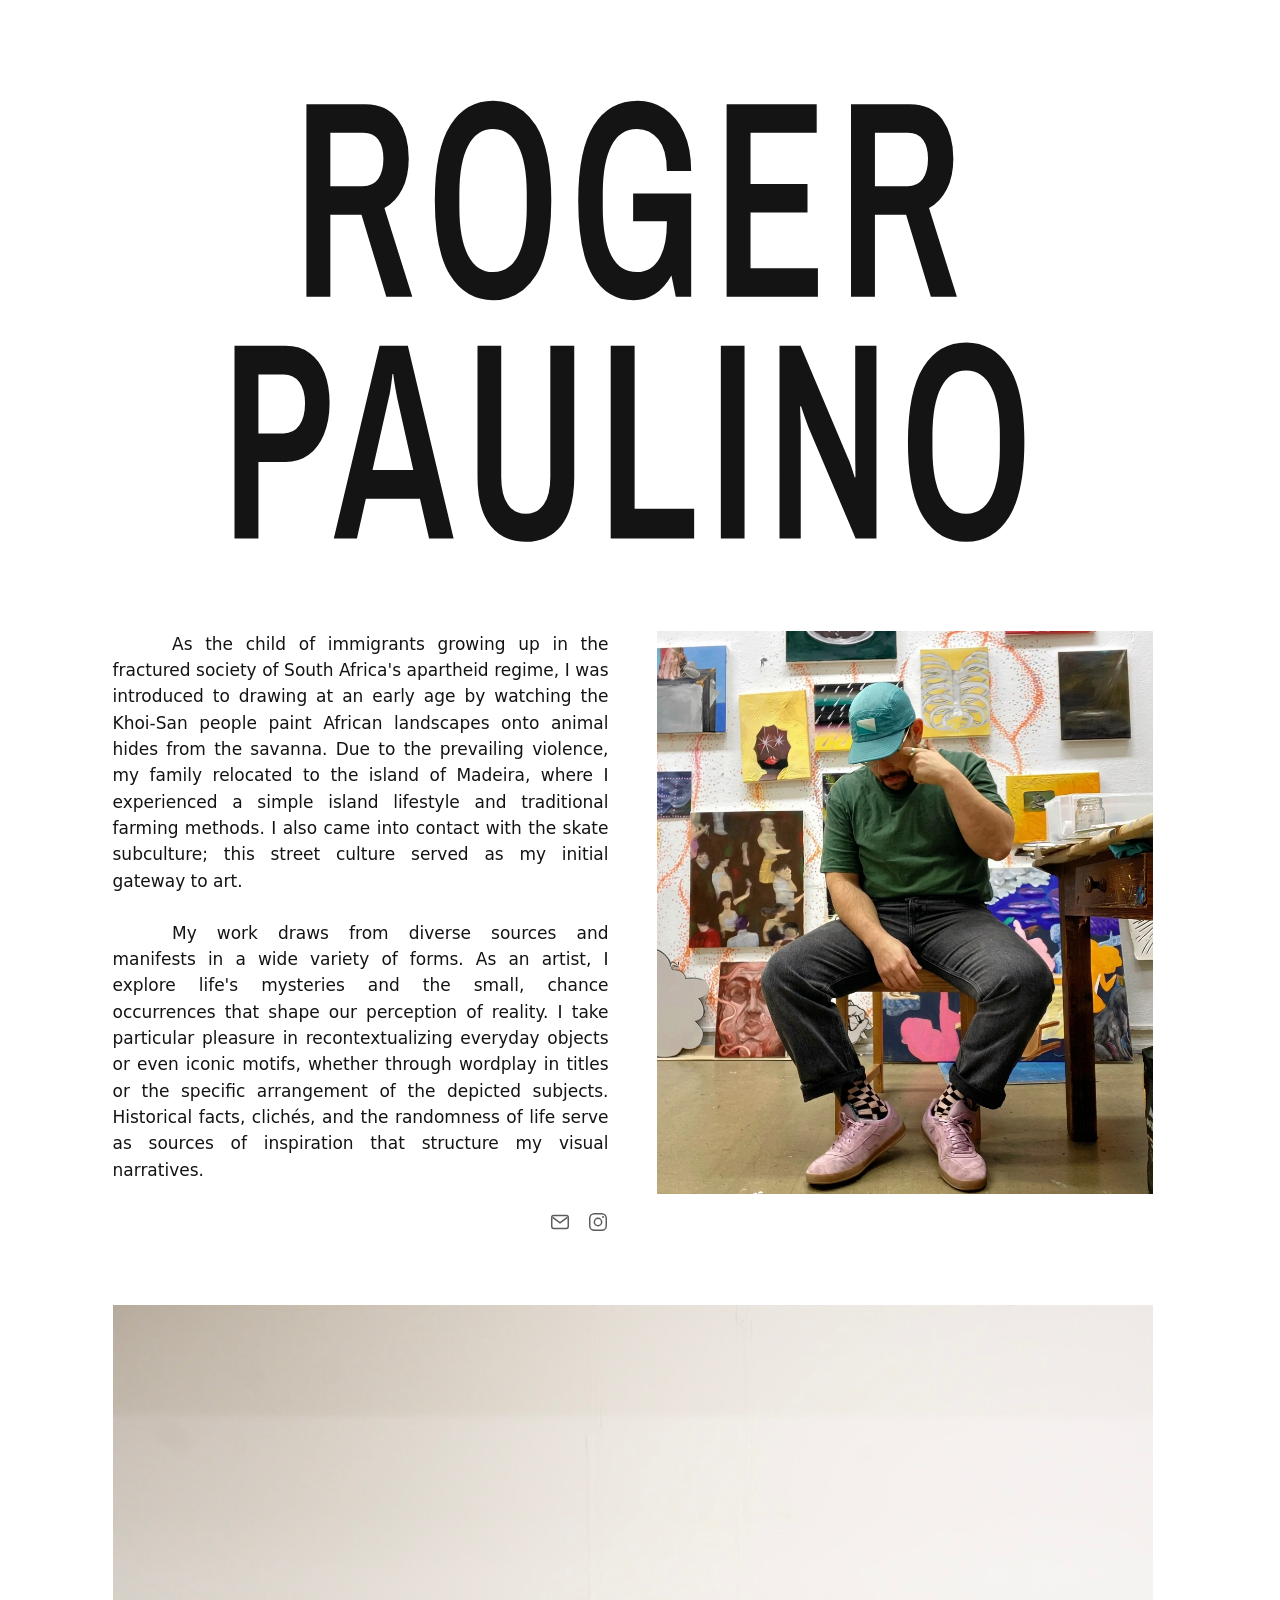
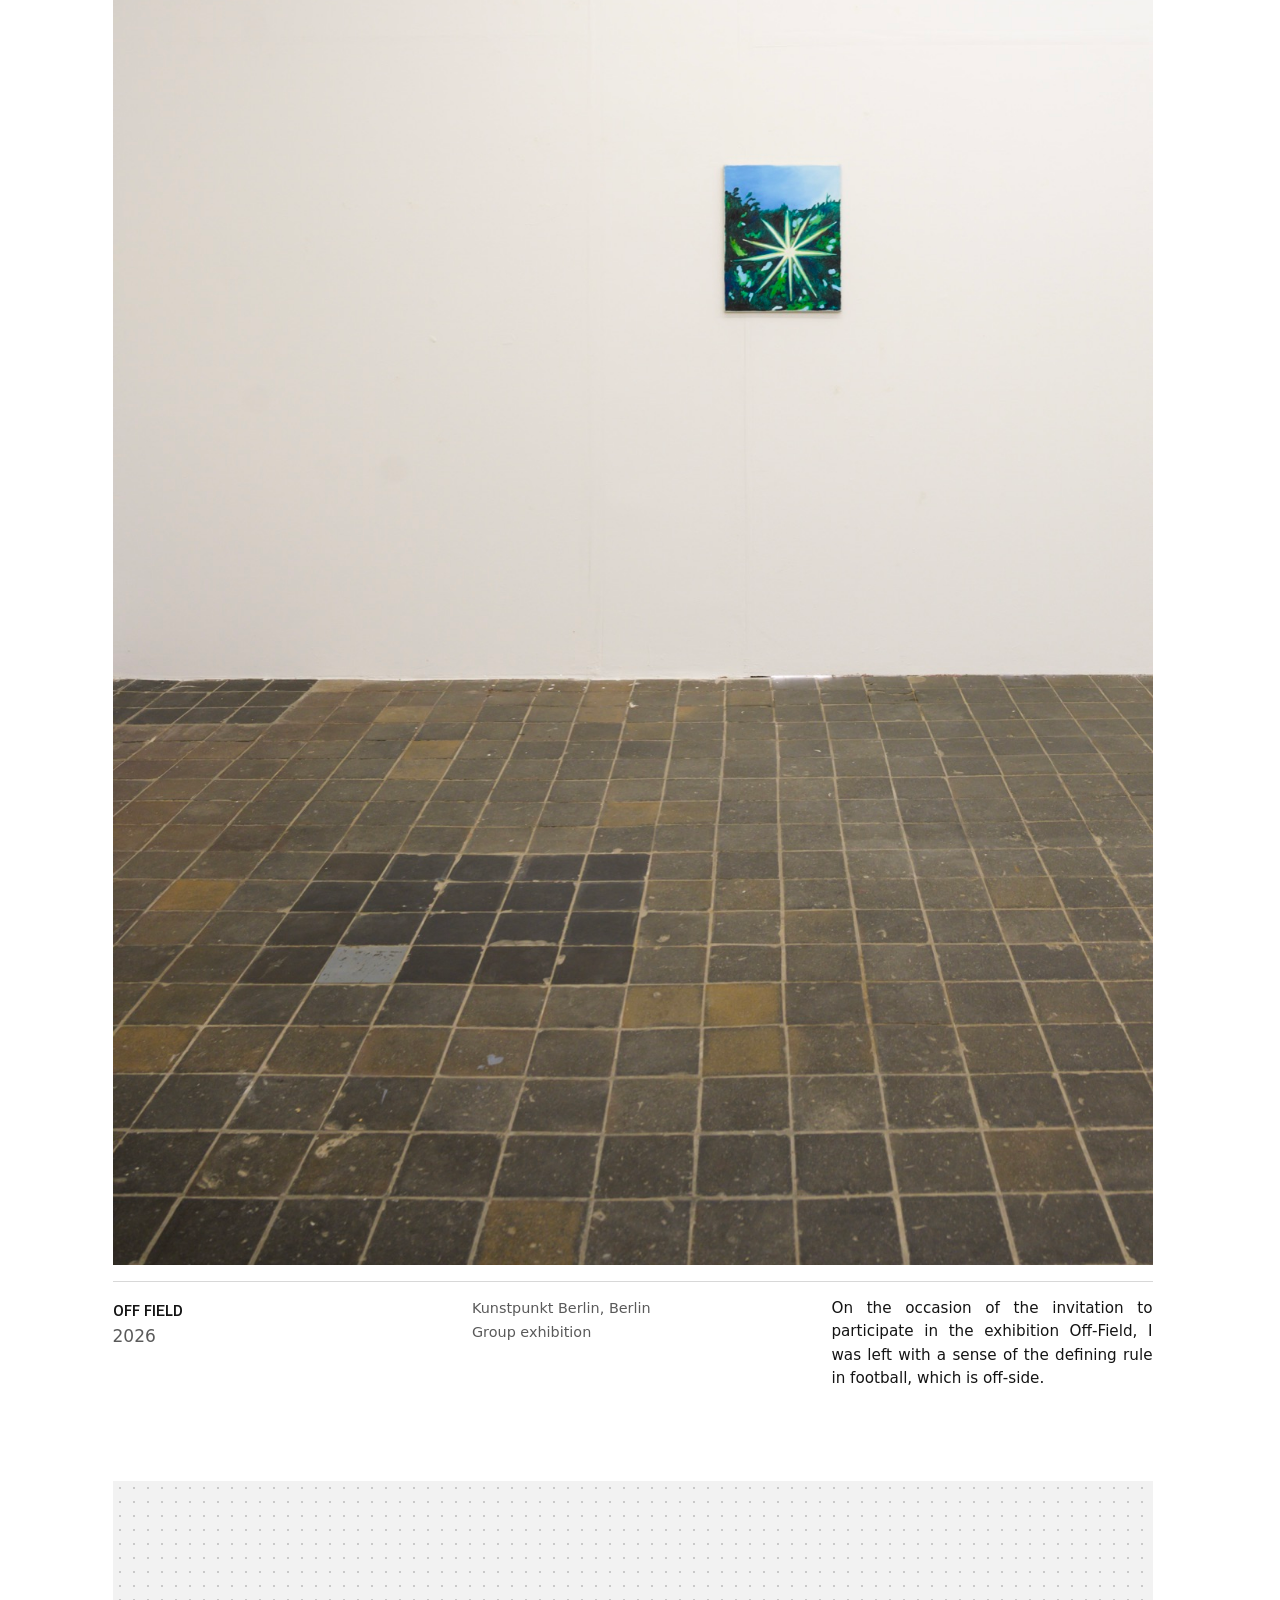
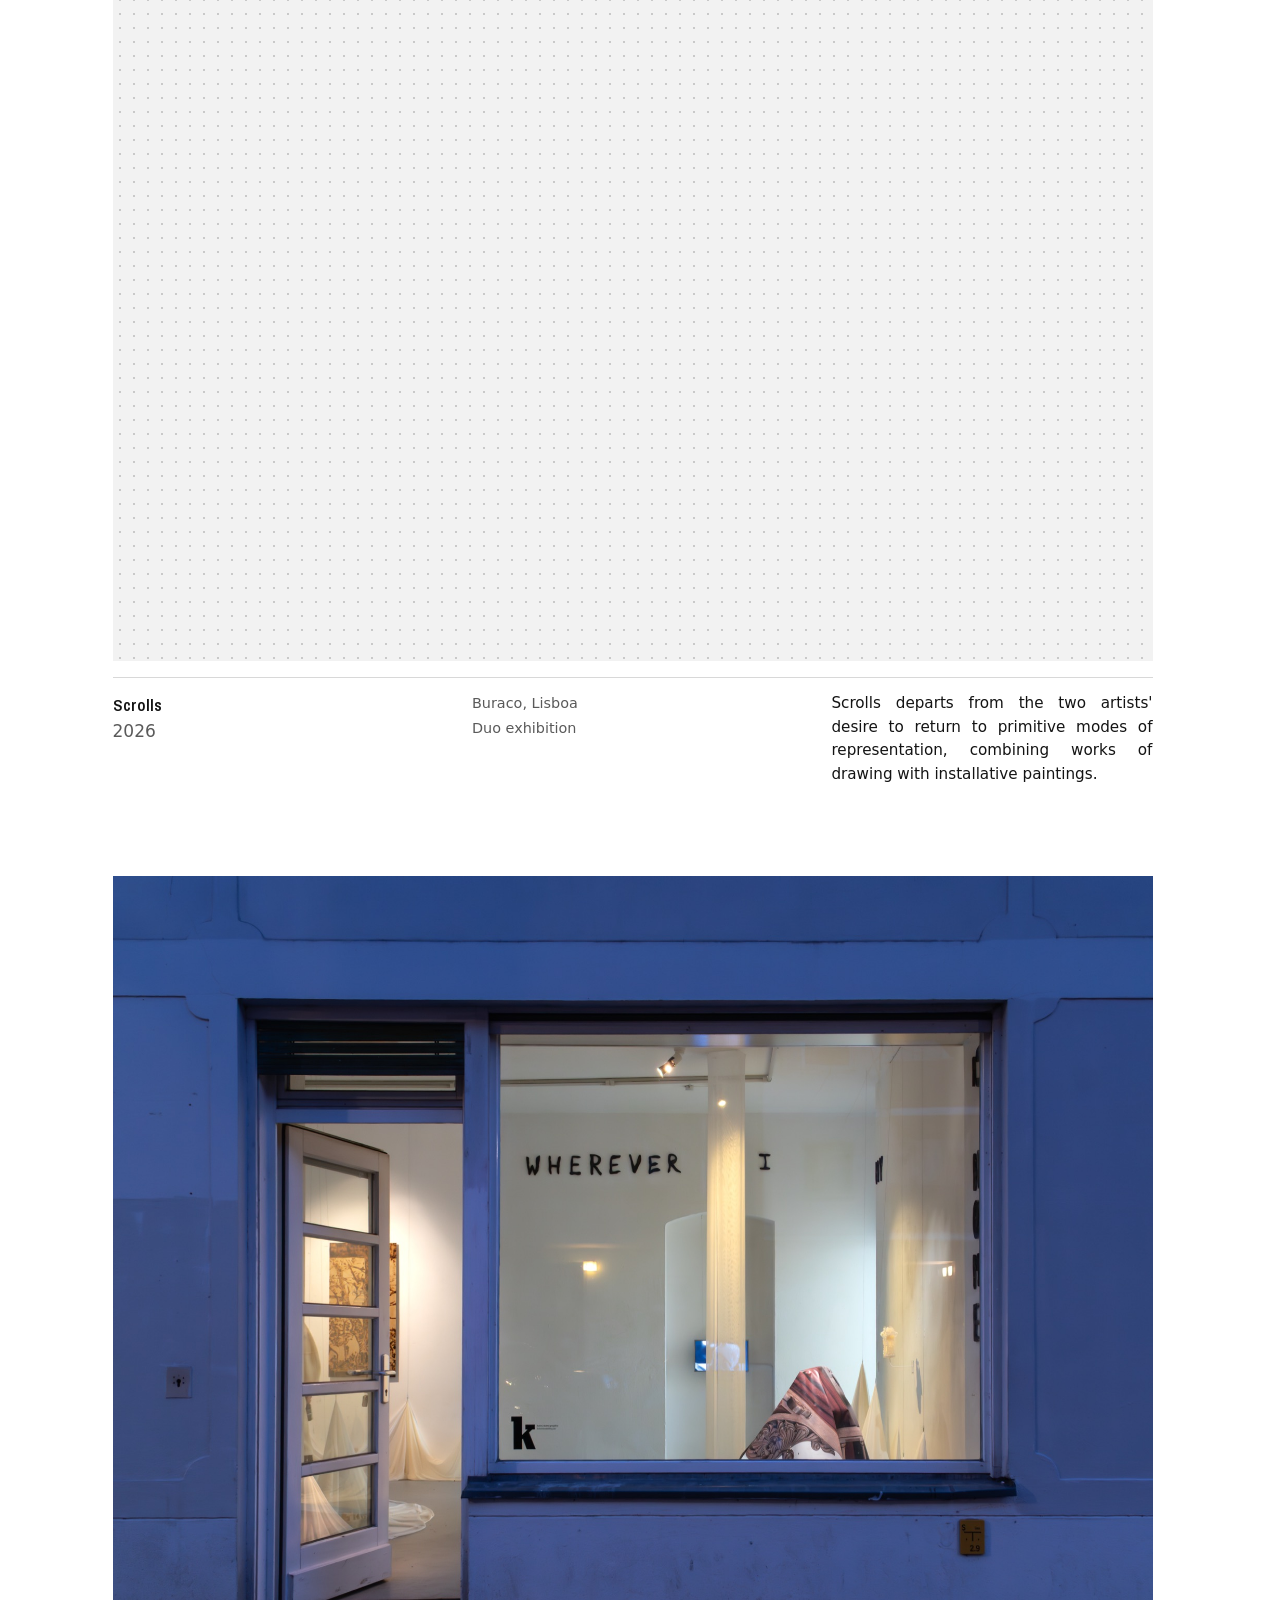
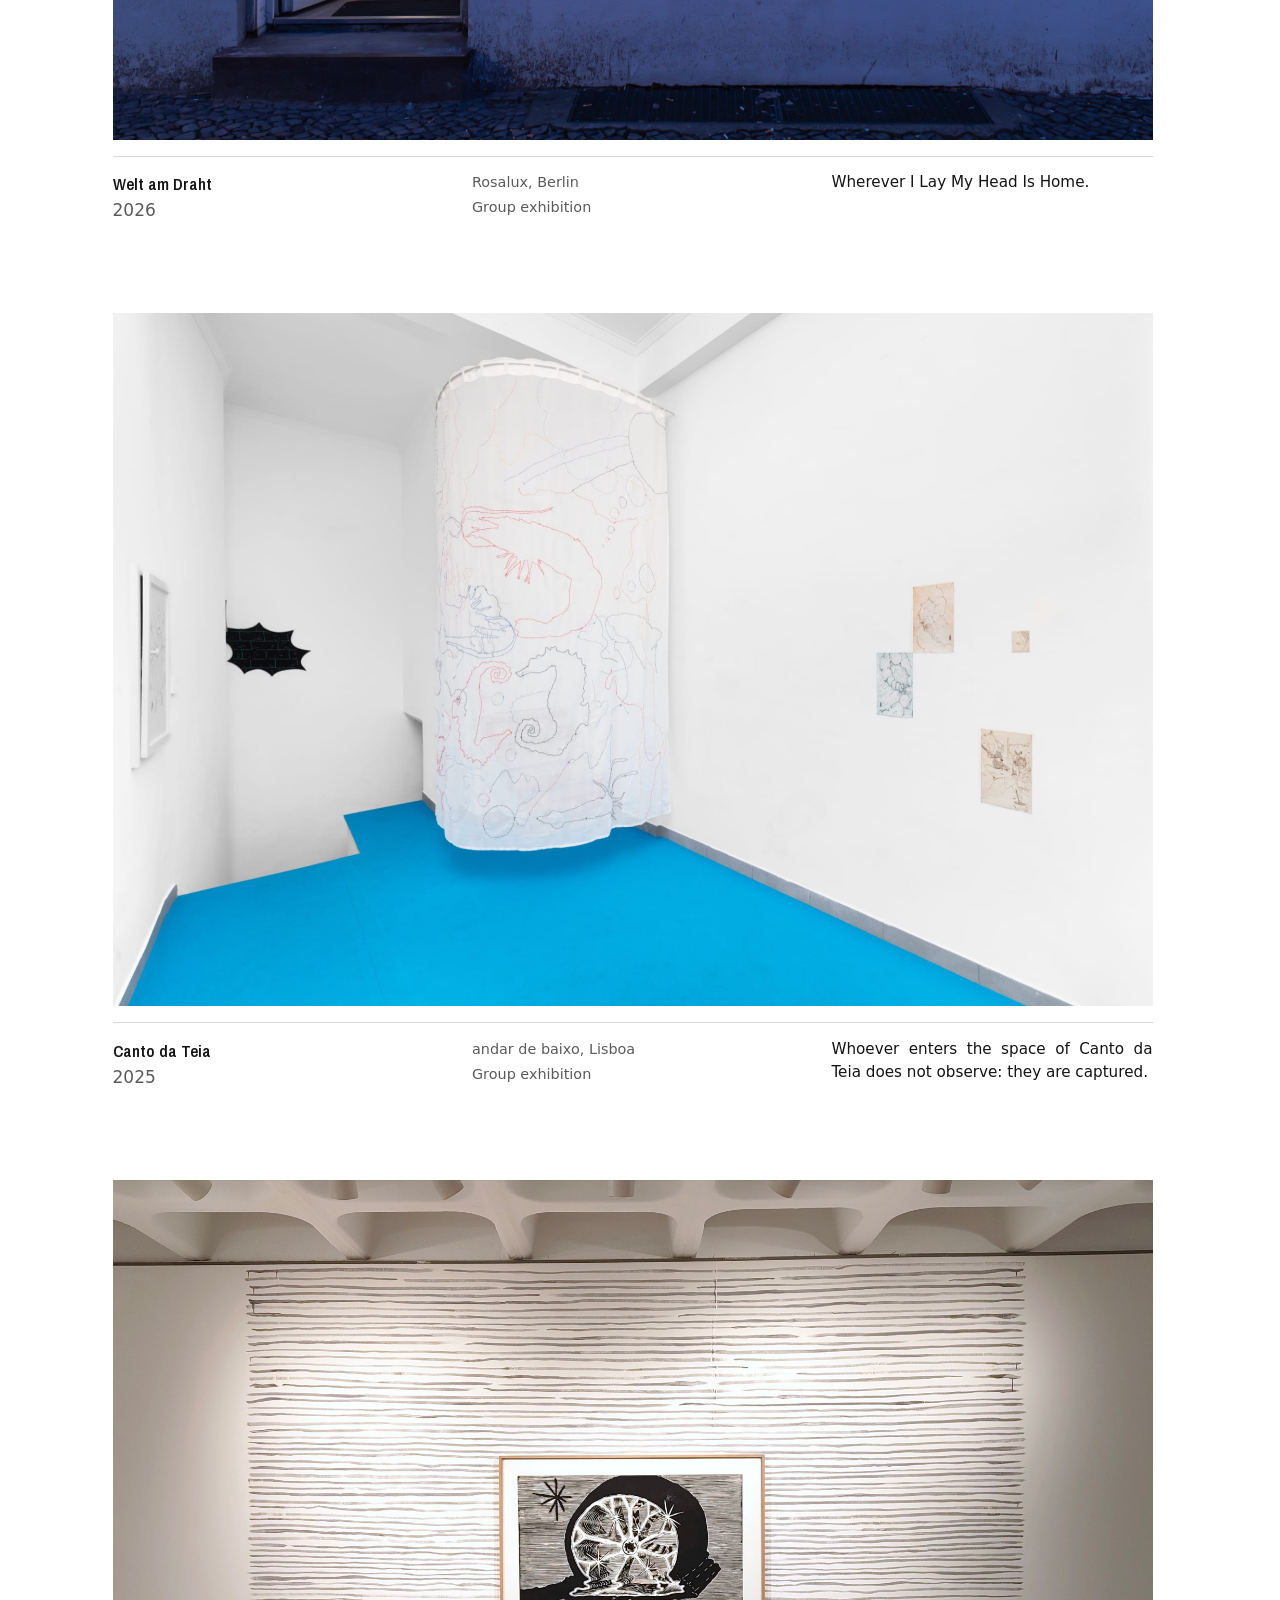
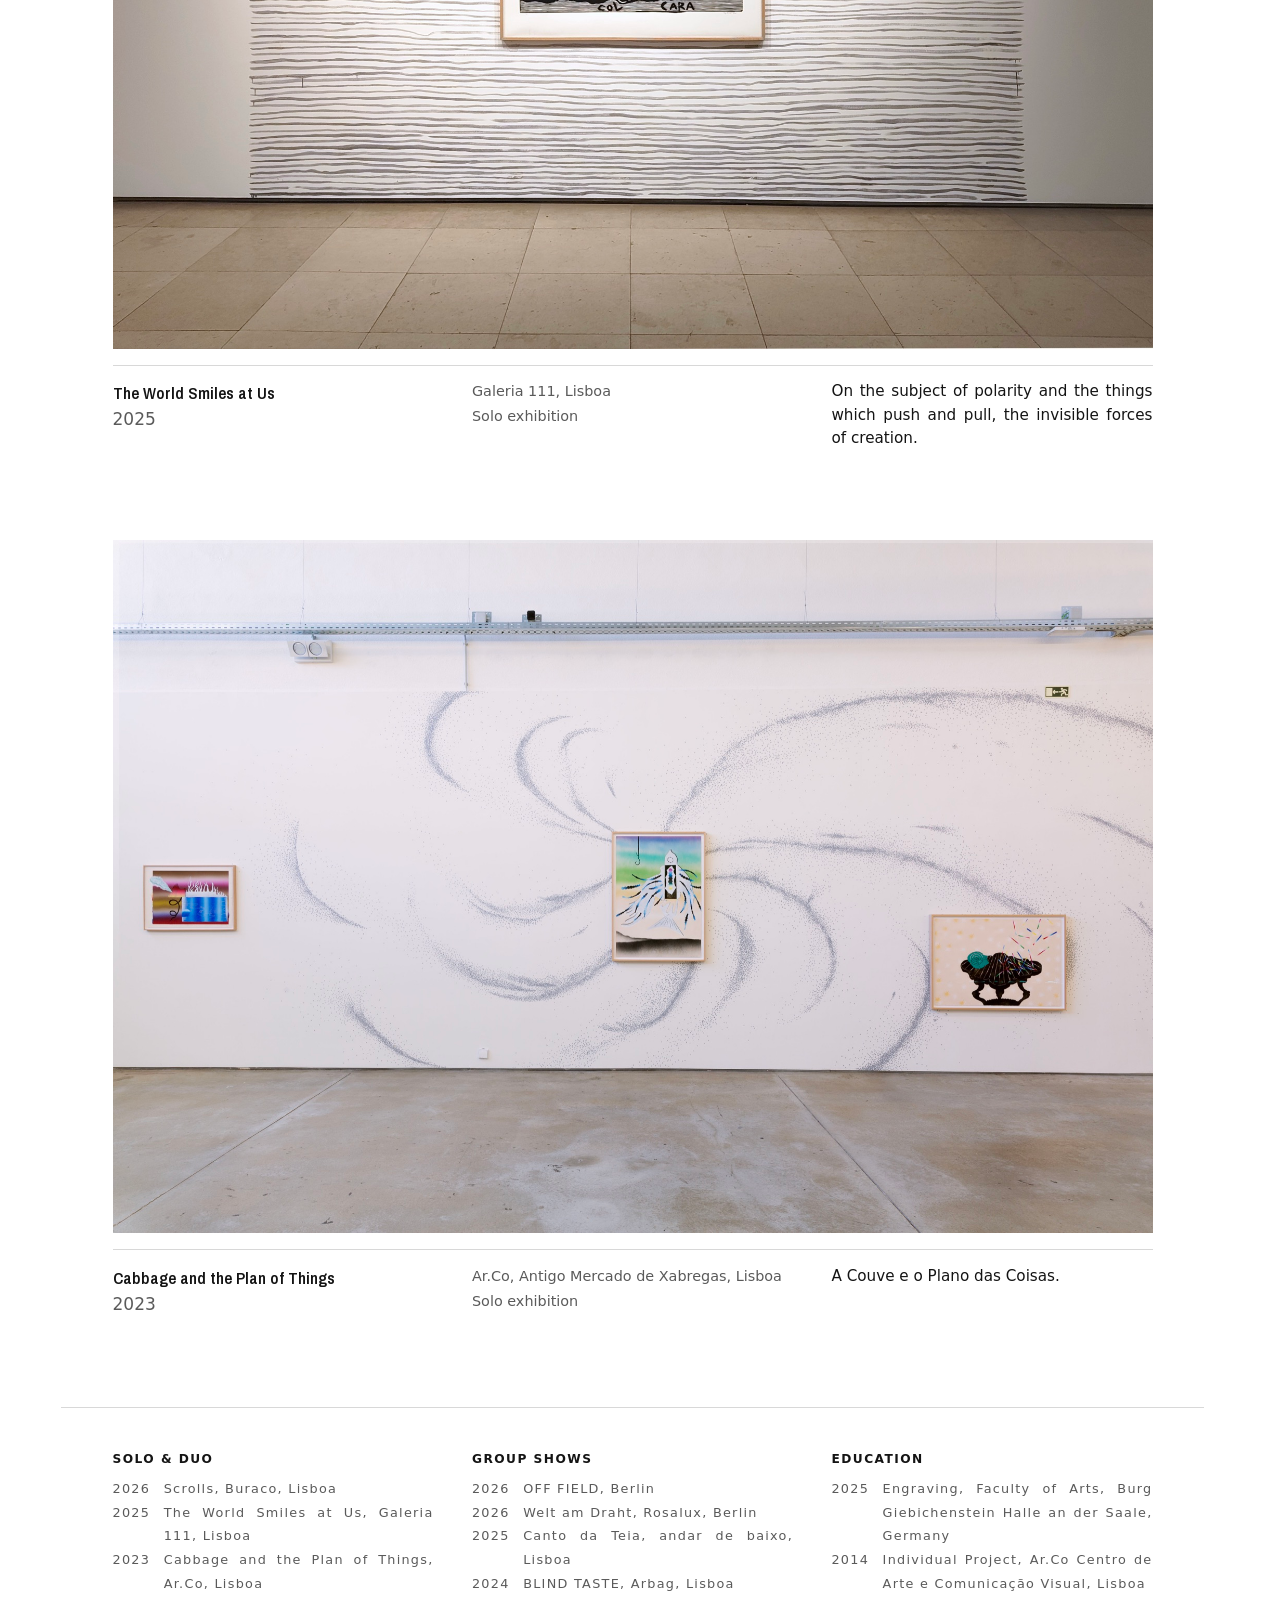
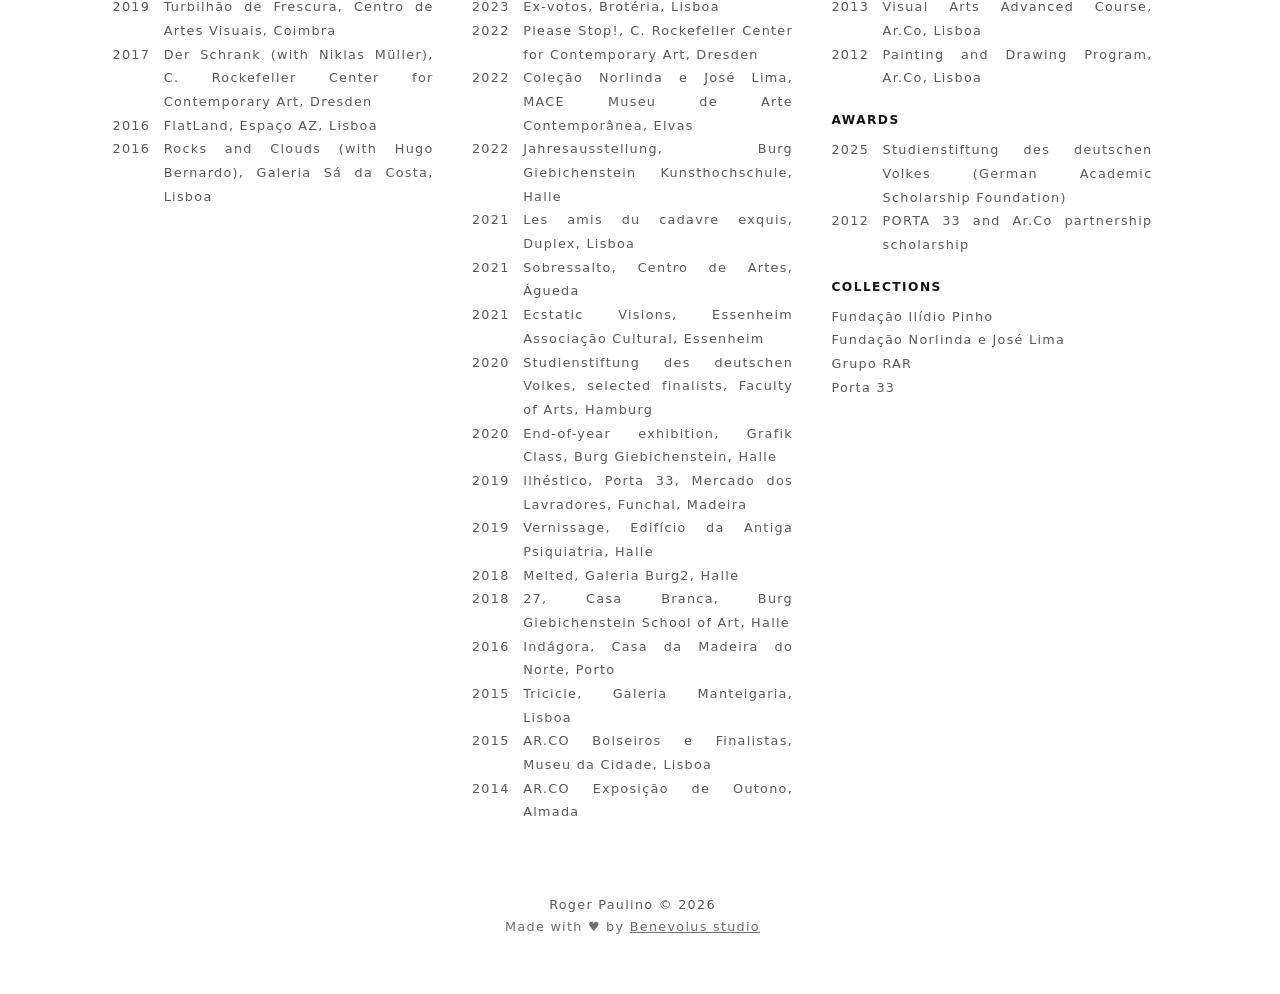
==== commit 353063a8: "build: regenerate site HTML for footer credit text Co-Authored-By: Claude Opus 4.8 <noreply@anthropi" ====
--- a/index.html
+++ b/index.html
@@ -185,7 +185,7 @@
     </div>
     <p class="cv-footer__legal">
       Roger Paulino &copy; <span class="js-year">2026</span><br>
-      <span class="cv-footer__credit">Made with &#9829; by <a href="https://benevol.us" target="_blank" rel="noopener">Benevolus</a></span>
+      <span class="cv-footer__credit">Made with &#9829; by <a href="https://benevol.us" target="_blank" rel="noopener">Benevolus studio</a></span>
     </p>
   </footer>
 
--- a/css/site.css
+++ b/css/site.css
@@ -54,6 +54,10 @@
 img { max-width: 100%; height: auto; display: block; }
 figure { margin: 0; }
 a { color: inherit; }
+.visually-hidden {
+  position: absolute; width: 1px; height: 1px; margin: -1px; padding: 0;
+  overflow: hidden; clip: rect(0 0 0 0); white-space: nowrap; border: 0;
+}
 
 /* --- header / nav --- */
 .site-header {
@@ -145,7 +149,7 @@
 /* Portrait height tracks the text column; the image is absolutely positioned so
    the two paragraphs define the row height, and it scales to fit (width auto). */
 .home-portrait { position: relative; margin: 0; }
-.home-portrait img { position: absolute; top: 0; bottom: 0; right: 0; height: 100%; width: auto; display: block; }
+.home-portrait img { position: absolute; top: 0; bottom: 0; right: 0; height: 100%; width: auto; display: block; object-fit: contain; object-position: top right; }
 .feed {
   display: flex; flex-direction: column; gap: clamp(3rem, 7vw, 6rem);
   max-width: 1040px; margin: 0 auto; padding: 0;
@@ -242,7 +246,9 @@
 .cv-footer__legal { grid-column: 1 / -1; margin: 2rem 0 0; color: var(--soft); text-align: center; line-height: 1.7; }
 .cv-footer__legal a { color: var(--soft); text-decoration: underline; }
 .cv-footer__legal a:hover { color: var(--ink); }
-.cv-footer__credit { opacity: 0.5; }
+/* Lighter than the CV text but still WCAG-AA on white (opacity:0.5 failed at ~2.3:1). */
+.cv-footer__credit { color: #6d6d6d; }
+.cv-footer__credit a { color: inherit; }
 
 /* Exhibitions list */
 .index-list { list-style: none; padding: 0 var(--pad); }
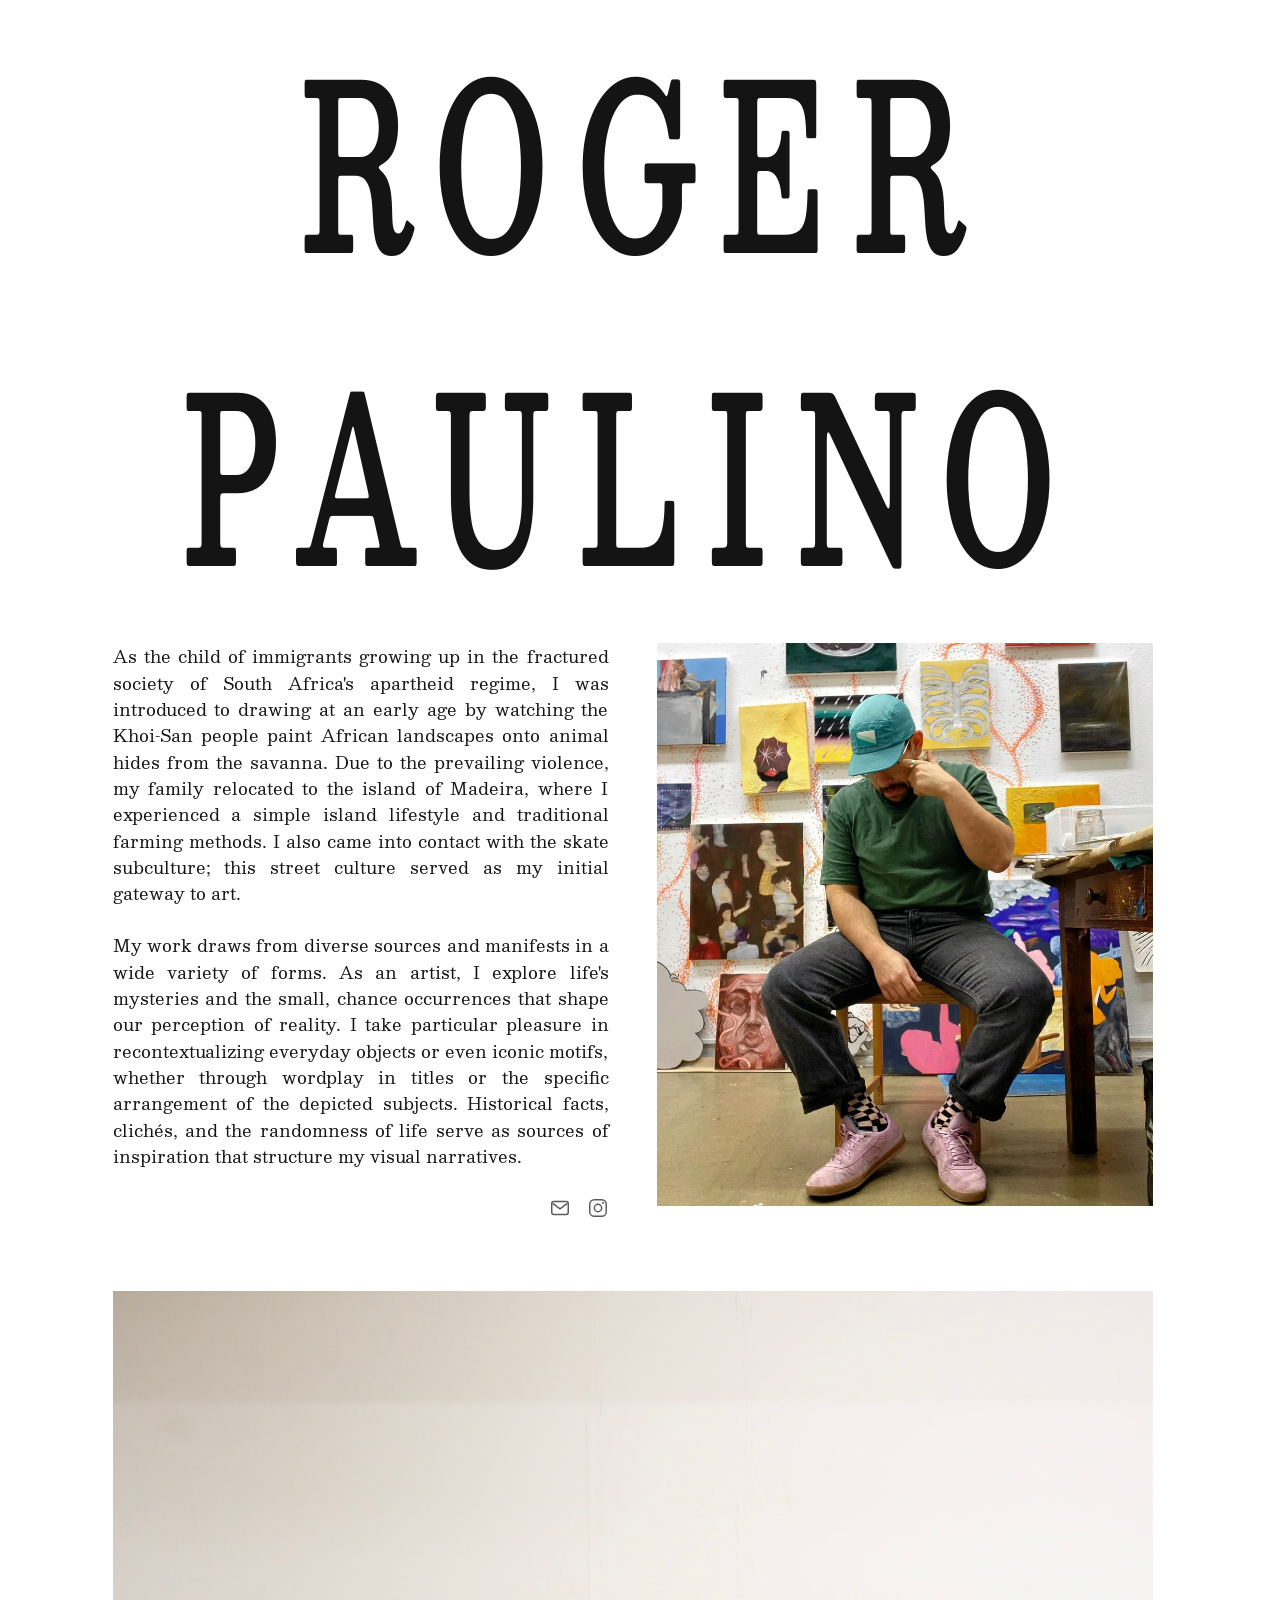
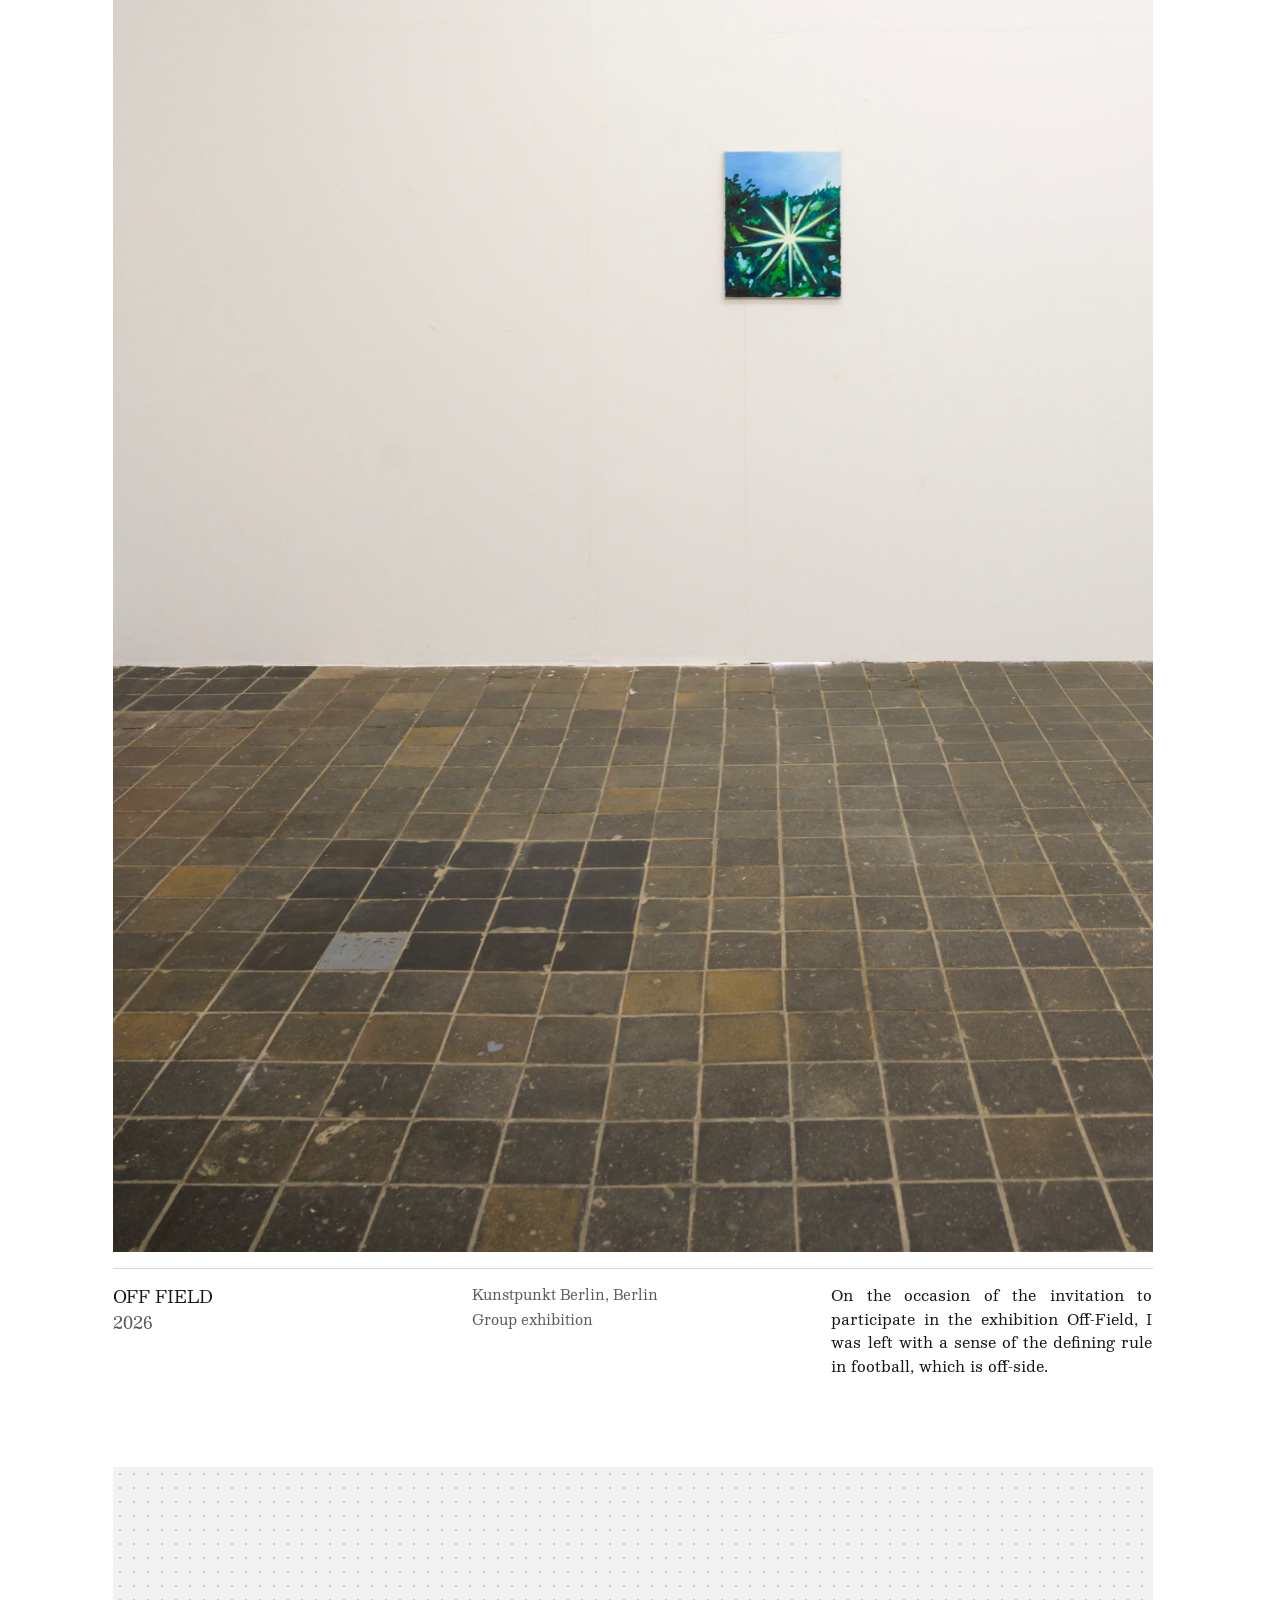
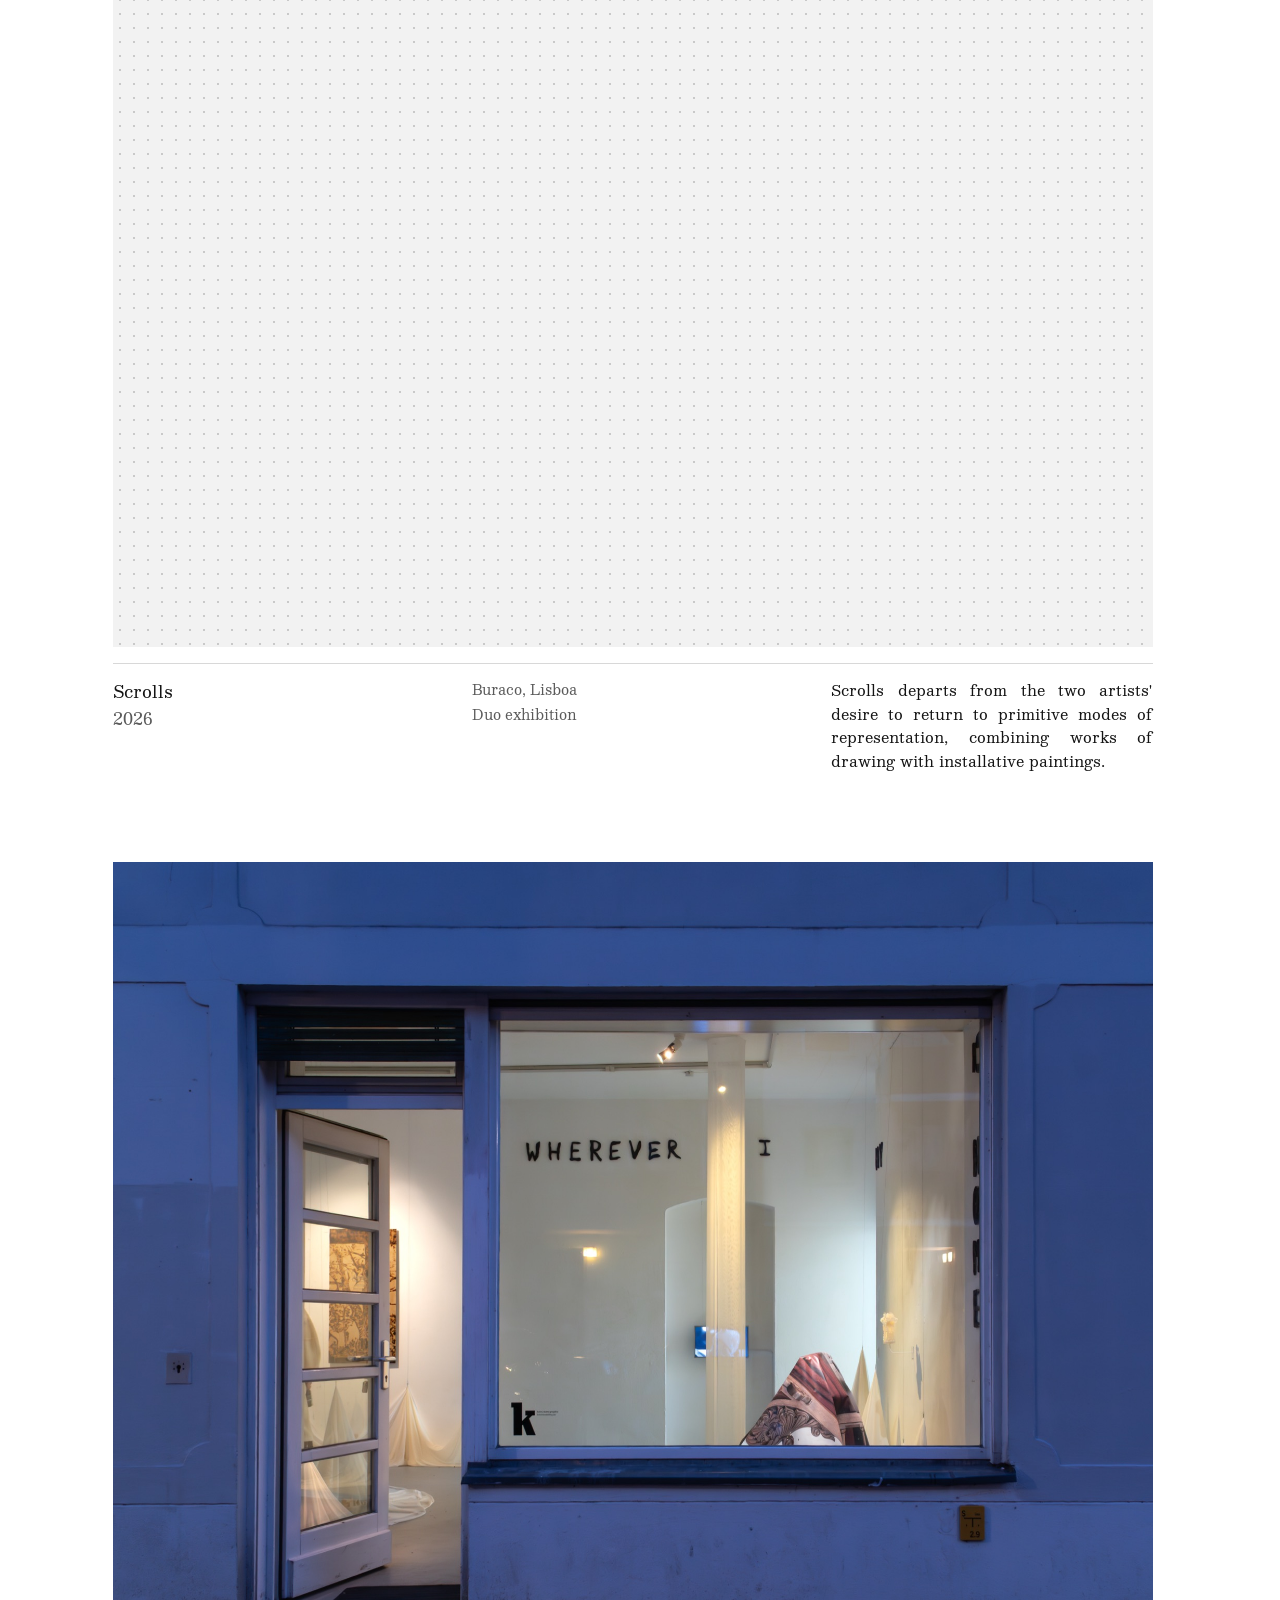
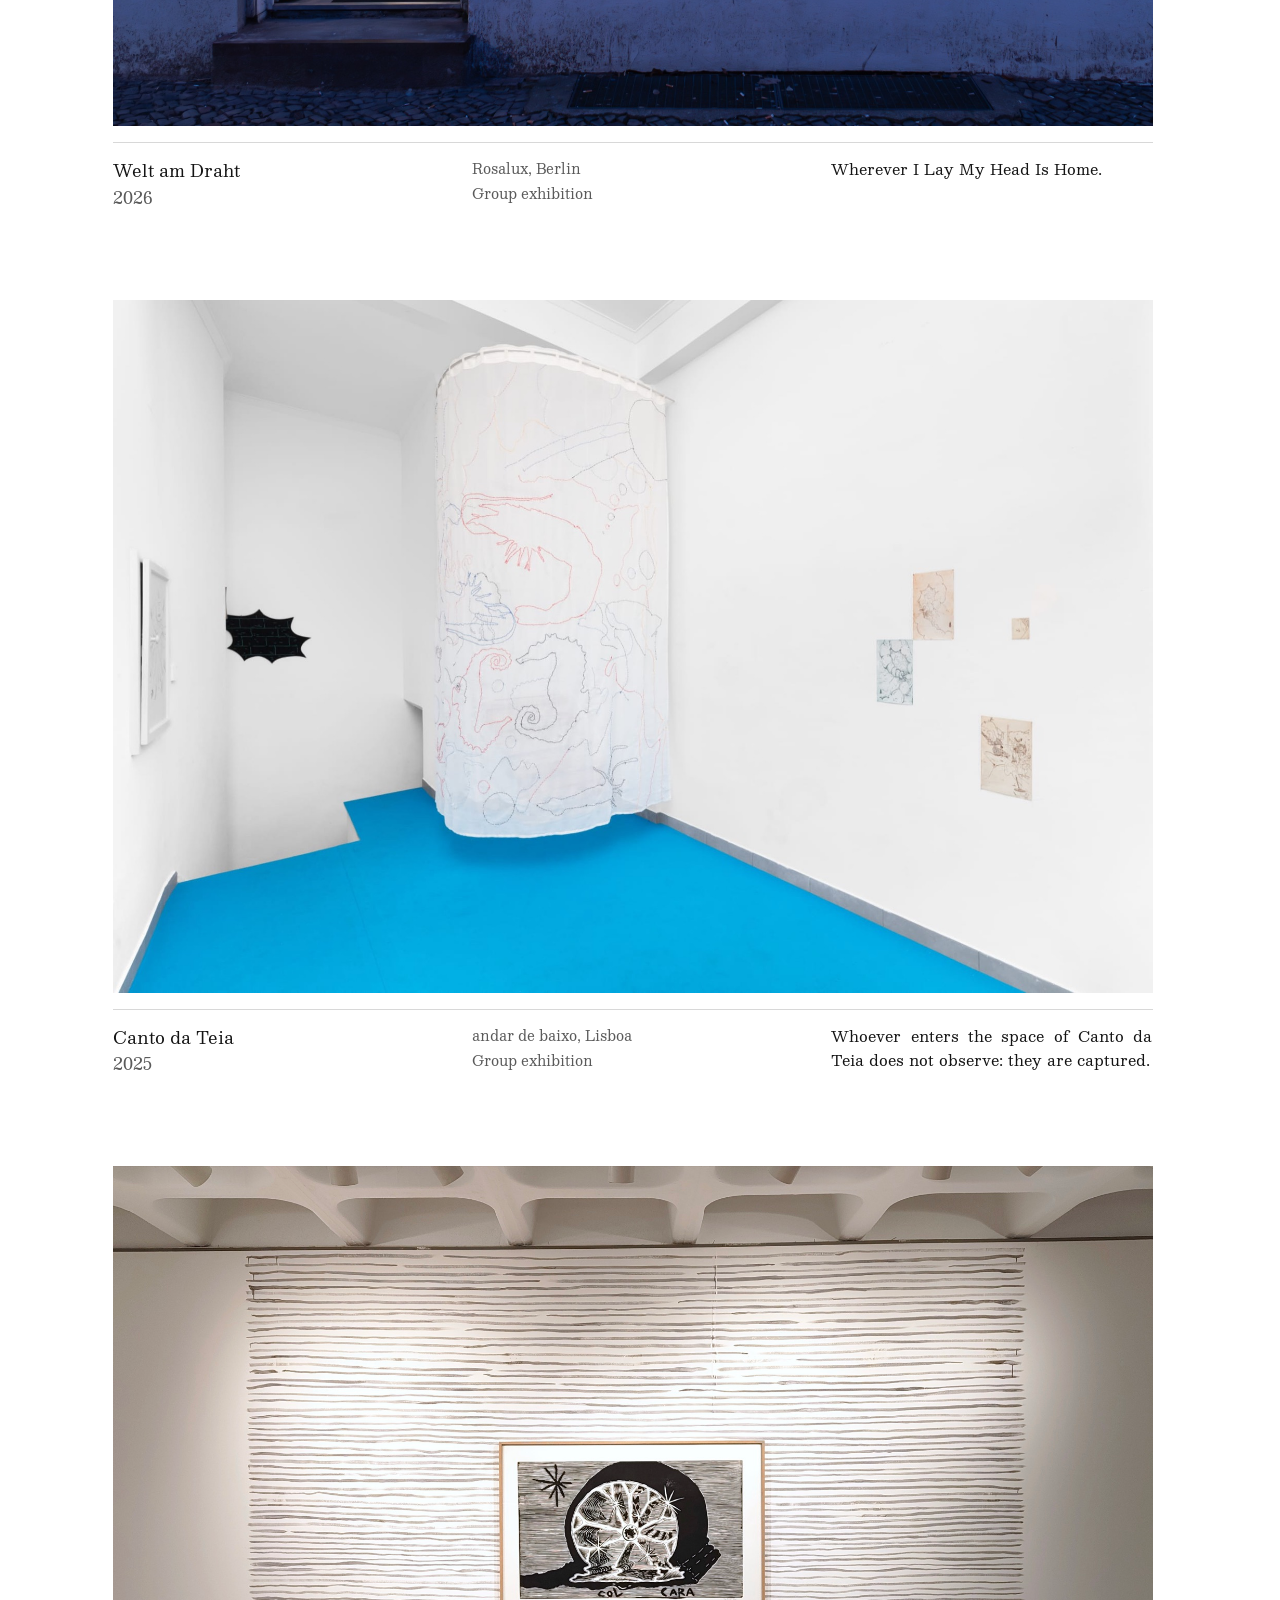
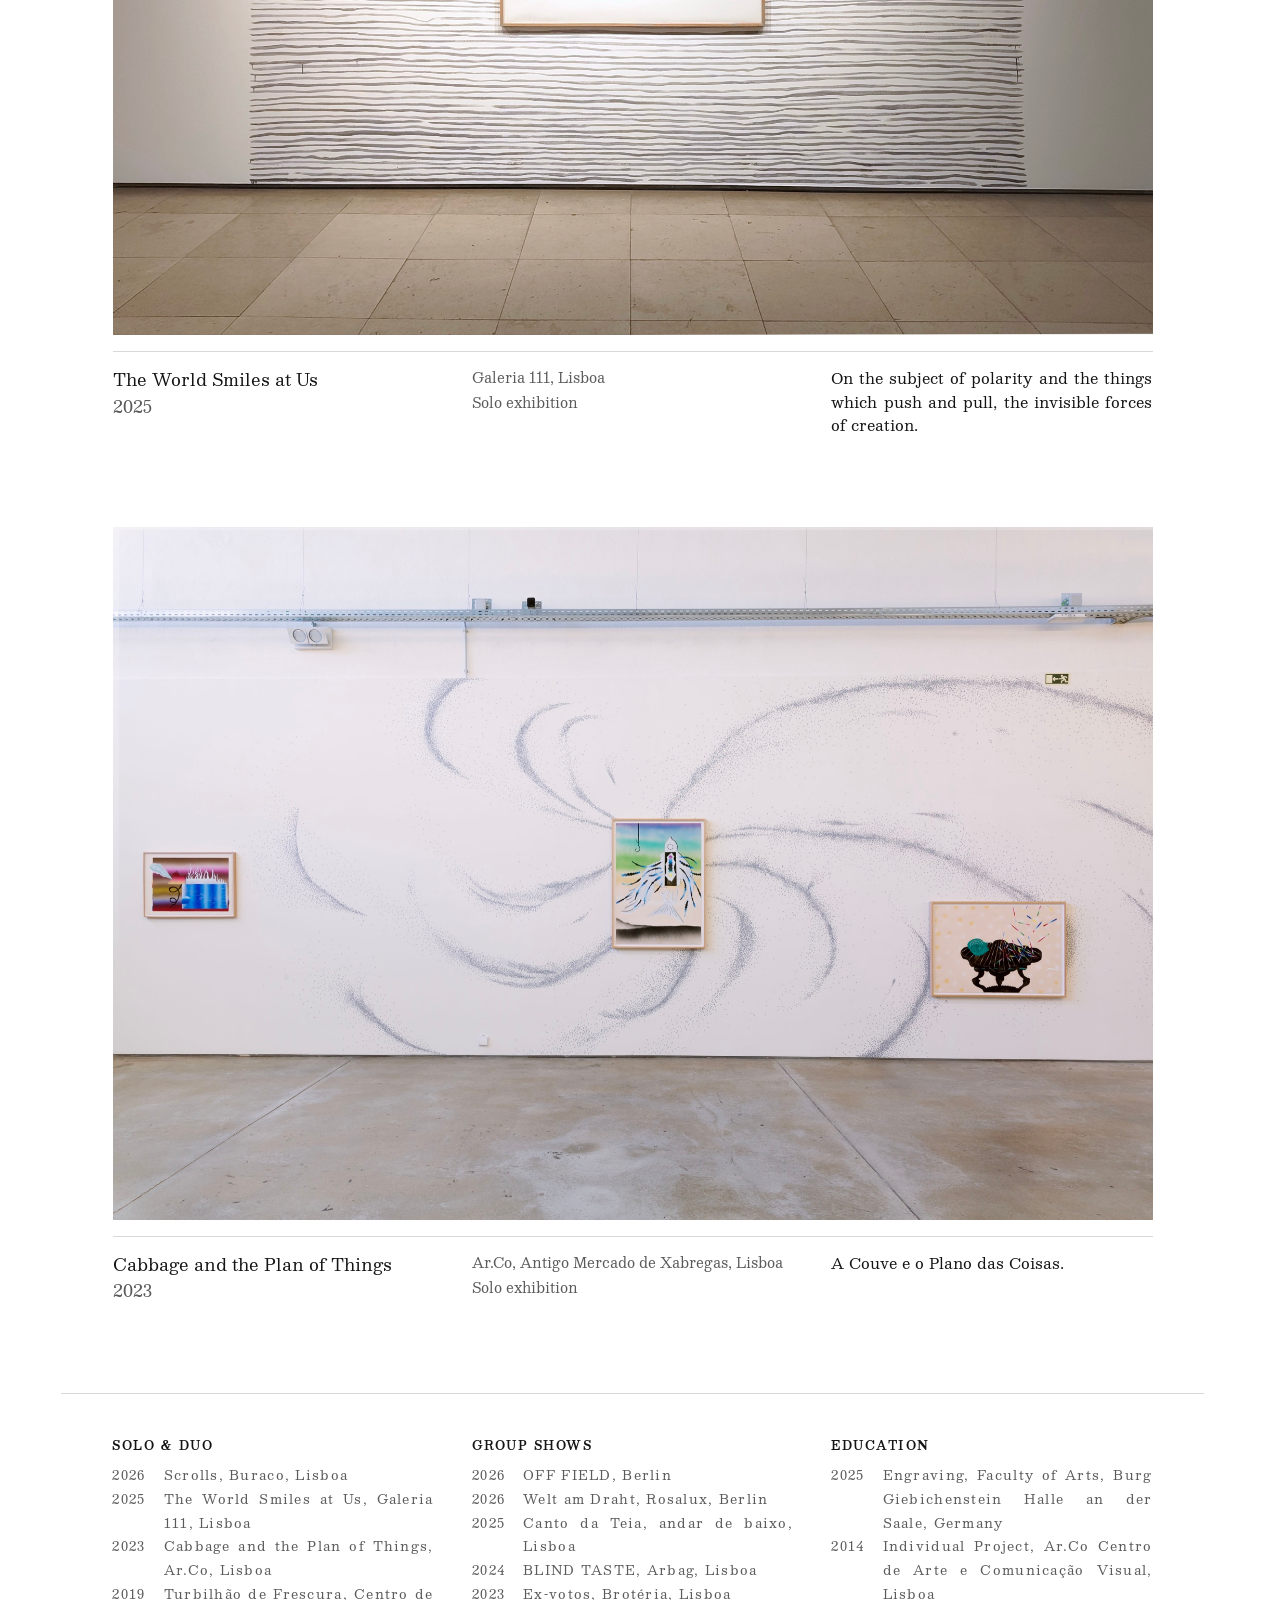
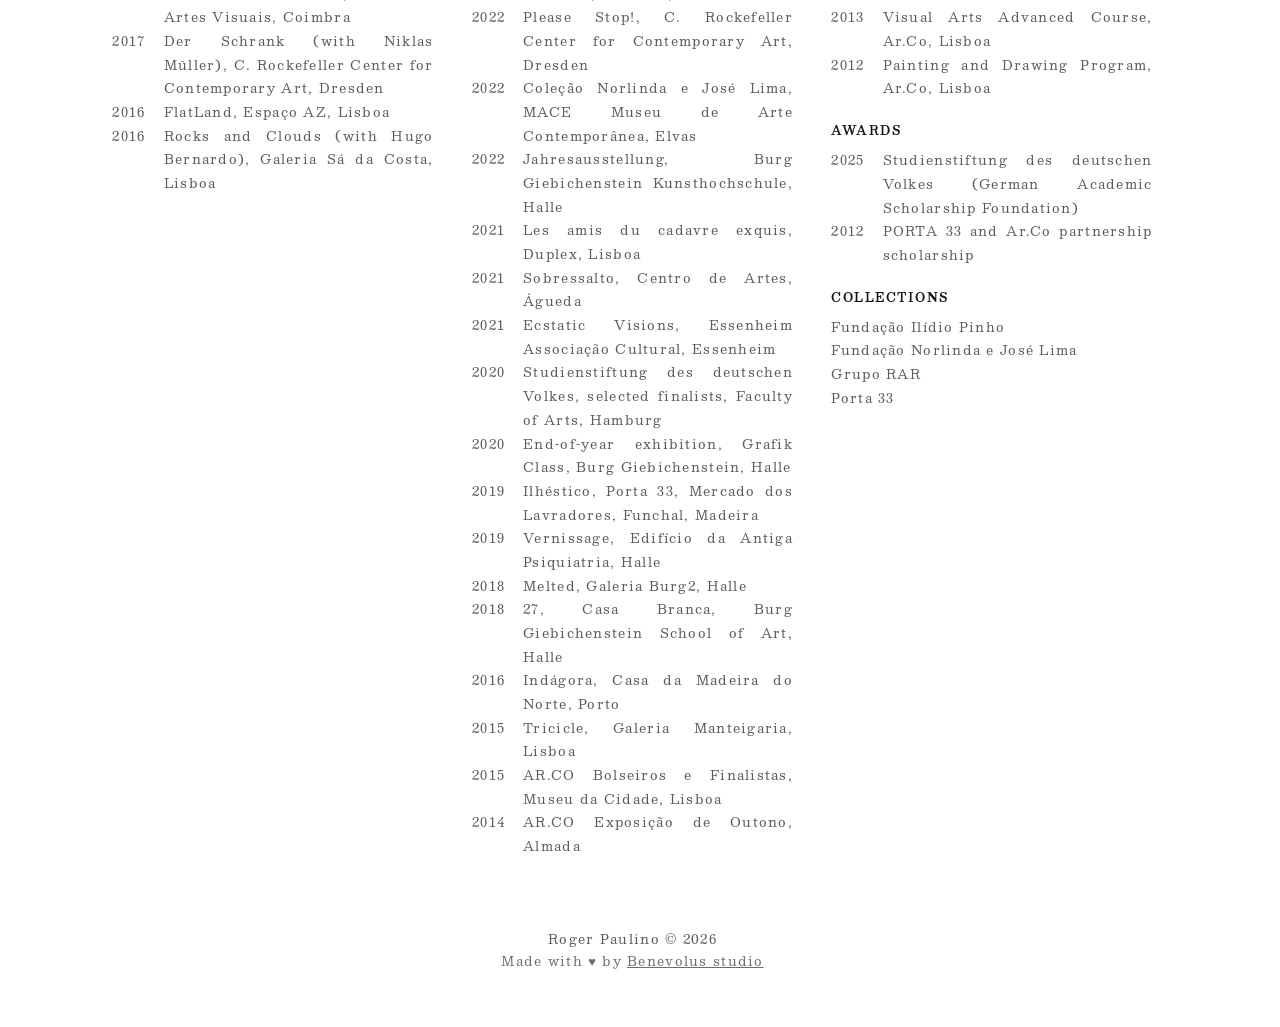
==== commit 0b92f883: "build: cache-bust CSS/JS + open up masthead line gap - build.py: append ?v=<content-hash> to css/js " ====
--- a/index.html
+++ b/index.html
@@ -17,7 +17,7 @@
   <meta name="twitter:title" content="Roger Paulino, Visual Artist (Printmaking and Painting)">
   <meta name="twitter:description" content="Roger Paulino is a visual artist working between printmaking and painting. Born in Pretoria in 1986, he lives and works in Leipzig, Germany.">
   <meta name="twitter:image" content="https://caasols.github.io/roger-paulino/assets/og/og-default.jpg">
-  <link rel="stylesheet" href="css/site.css">
+  <link rel="stylesheet" href="css/site.css?v=fe7af2ca">
   <script type="application/ld+json">{"@context": "https://schema.org", "@type": "Person", "name": "Roger Paulino", "url": "https://caasols.github.io/roger-paulino/", "jobTitle": "Visual artist", "description": "Roger Paulino is a visual artist working between printmaking and painting. Born in Pretoria in 1986, he lives and works in Leipzig, Germany.", "sameAs": ["https://www.instagram.com/rogerxpaulino/", "https://www.porta33.com/porta33_madeira/exposicoes/content_exposicoes/Ilhestico/content_obras/roger_paulino/roger_paulino.html", "https://www.rar.com/en/rar-seen-by/roger-paulino/", "https://111.pt/exposicoes/the-world-smiles-at-us/"], "birthDate": "1986", "birthPlace": {"@type": "Place", "name": "Pretoria, South Africa"}, "homeLocation": {"@type": "Place", "name": "Leipzig, Germany"}, "workLocation": {"@type": "Place", "name": "Leipzig, Germany"}, "knowsAbout": ["Printmaking", "Linocut", "Painting", "Engraving", "Contemporary art"], "alumniOf": [{"@type": "EducationalOrganization", "name": "Burg Giebichenstein Kunsthochschule Halle"}, {"@type": "EducationalOrganization", "name": "Ar.Co Centro de Arte e Comunicação Visual, Lisboa"}], "award": "Studienstiftung des deutschen Volkes (German Academic Scholarship Foundation)"}</script>
 </head>
 <body class="page-home">
@@ -189,6 +189,6 @@
     </p>
   </footer>
 
-  <script src="js/site.js"></script>
+  <script src="js/site.js?v=36cc8234"></script>
 </body>
 </html>
--- a/css/site.css
+++ b/css/site.css
@@ -4,20 +4,26 @@
 
 @font-face {
   font-family: "RPDisplay";
-  src: url("../assets/fonts/archivo-narrow-600.woff2") format("woff2");
+  src: url("../assets/fonts/besley-400.woff2") format("woff2");
+  font-weight: 400;
+  font-display: swap;
+}
+@font-face {
+  font-family: "RPDisplay";
+  src: url("../assets/fonts/besley-600.woff2") format("woff2");
   font-weight: 600;
   font-display: swap;
 }
 @font-face {
   font-family: "RPBody";
-  src: url("../assets/fonts/inter-400.woff2") format("woff2");
+  src: url("../assets/fonts/besley-400.woff2") format("woff2");
   font-weight: 400;
   font-display: swap;
 }
 @font-face {
   font-family: "RPBody";
-  src: url("../assets/fonts/inter-500.woff2") format("woff2");
-  font-weight: 500;
+  src: url("../assets/fonts/besley-600.woff2") format("woff2");
+  font-weight: 600;
   font-display: swap;
 }
 
@@ -26,8 +32,8 @@
   --paper: #ffffff;
   --line: #d8d8d8;
   --soft: #5a5a5a;
-  --font-display: "RPDisplay", system-ui, sans-serif;
-  --font-body: "RPBody", system-ui, sans-serif;
+  --font-display: "RPDisplay", Georgia, "Times New Roman", serif;
+  --font-body: "RPBody", Georgia, "Times New Roman", serif;
   --maxw: 1280px;
   --textw: 62ch;
   --gap: clamp(1rem, 2.5vw, 2rem);
@@ -73,20 +79,21 @@
   font-weight: 600;
   text-transform: uppercase;
   text-align: center;
-  line-height: .86;
-  letter-spacing: 0.05em;
+  /* gap between the stacked "ROGER" / "PAULINO" lines (multiplied by scaleY) */
+  line-height: 1.35;
+  letter-spacing: 0.2em;
+  /* compensate the trailing letter-spacing so the glyphs stay optically centered */
+  text-indent: 0.2em;
   text-decoration: none;
   color: var(--ink);
-  font-size: clamp(3rem, 19vw, 13rem);
-  /* Archivo Narrow SemiBold, scaled taller for a more condensed masthead.
-     Extra vertical margin reserves room since the transform overflows the box. */
-  transform: scaleY(1.35);
+  /* Besley SemiBold, stacked "ROGER / PAULINO" (line break in base.html), scaled
+     taller (scaleY 1.7) with wide tracking for a tall, airy display lockup. */
+  font-size: clamp(2.5rem, 12vw, 8.5rem);
+  transform: scaleY(1.7);
   transform-origin: center;
-  /* Top margin gives space from the nav. Bottom margin reserves the scaleY(1.35)
-     visual overflow (~0.30 * font-size) so the masthead's visible bottom lands at
-     the layout box edge, and the gap below is then governed cleanly by the intro
-     margin, matching the intro-to-image gap. */
-  margin: clamp(4rem, 8vw, 6.5rem) 0 clamp(0.9rem, 5.7vw, 3.9rem);
+  /* extra vertical margin reserves the scaleY overflow so the lockup doesn't
+     collide with the nav above or the intro below */
+  margin: clamp(3.5rem, 8vw, 6rem) 0 clamp(2.5rem, 6vw, 4.5rem);
 }
 /* On the home page the intro's own top margin sets the gap under the masthead,
    so drop main's top padding (it would otherwise add an extra, unmatched gap). */
@@ -140,7 +147,7 @@
   hyphens: auto;
   -webkit-hyphens: auto;
 }
-.home-intro__text p { margin: 0 0 1.6rem; text-indent: 3.5em; }
+.home-intro__text p { margin: 0 0 1.6rem; }
 .home-intro__text p:last-child { margin-bottom: 0; }
 .home-intro__contact { display: flex; justify-content: flex-end; gap: 1rem; margin-top: 1.75rem; }
 .home-intro__contact a { display: inline-flex; color: var(--soft); transition: color 0.15s ease; }
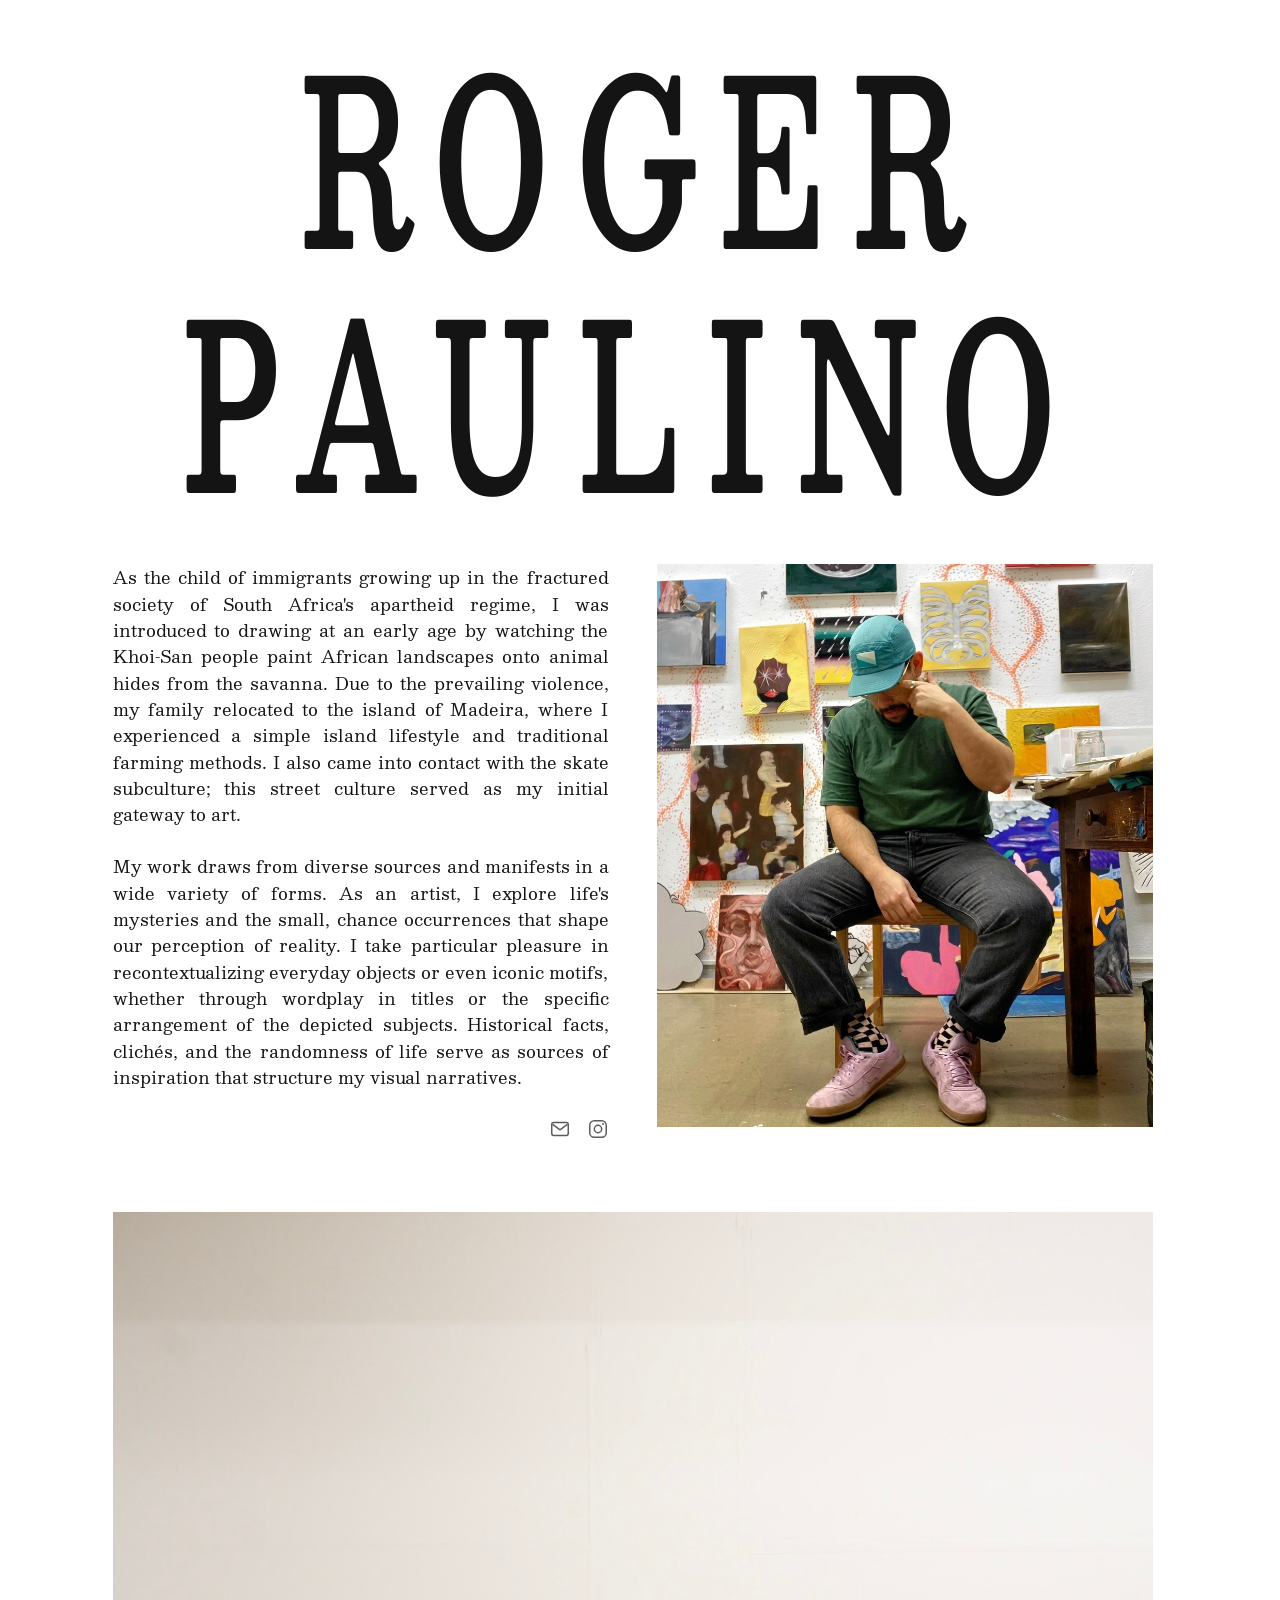
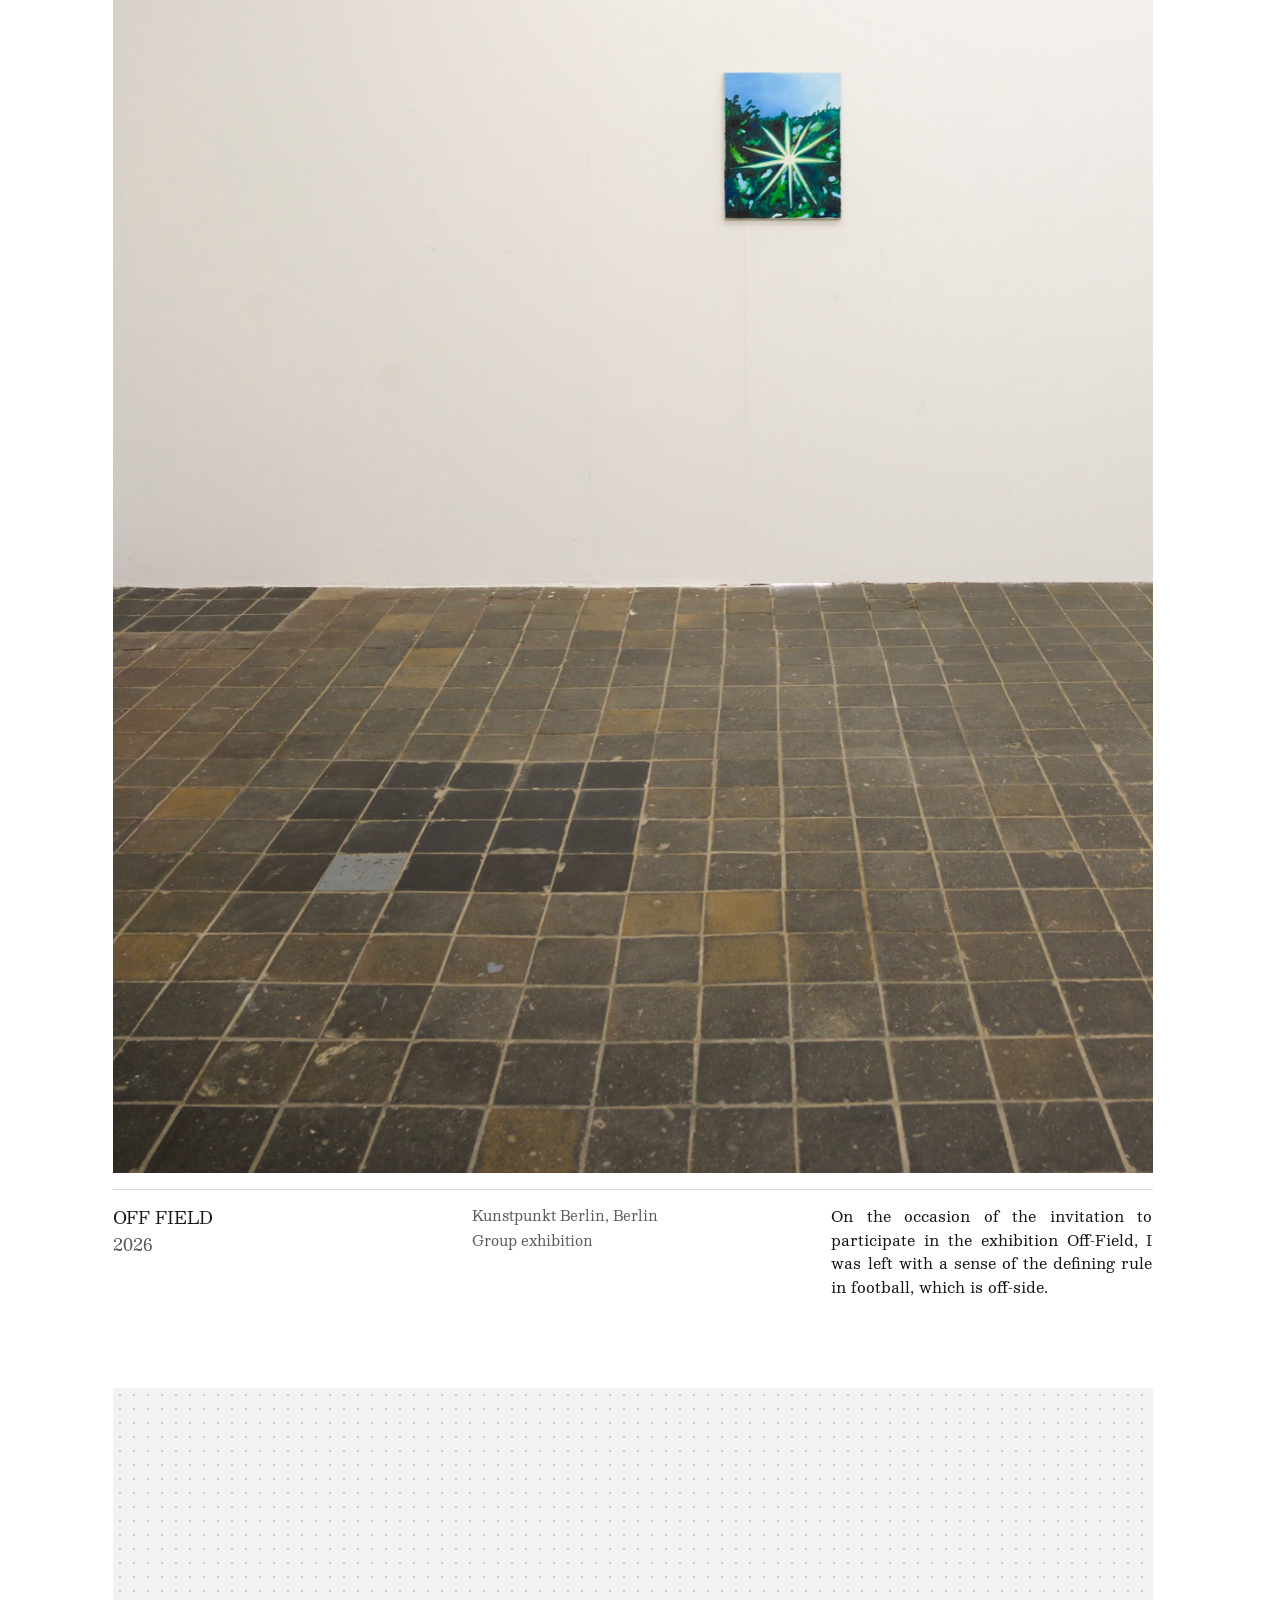
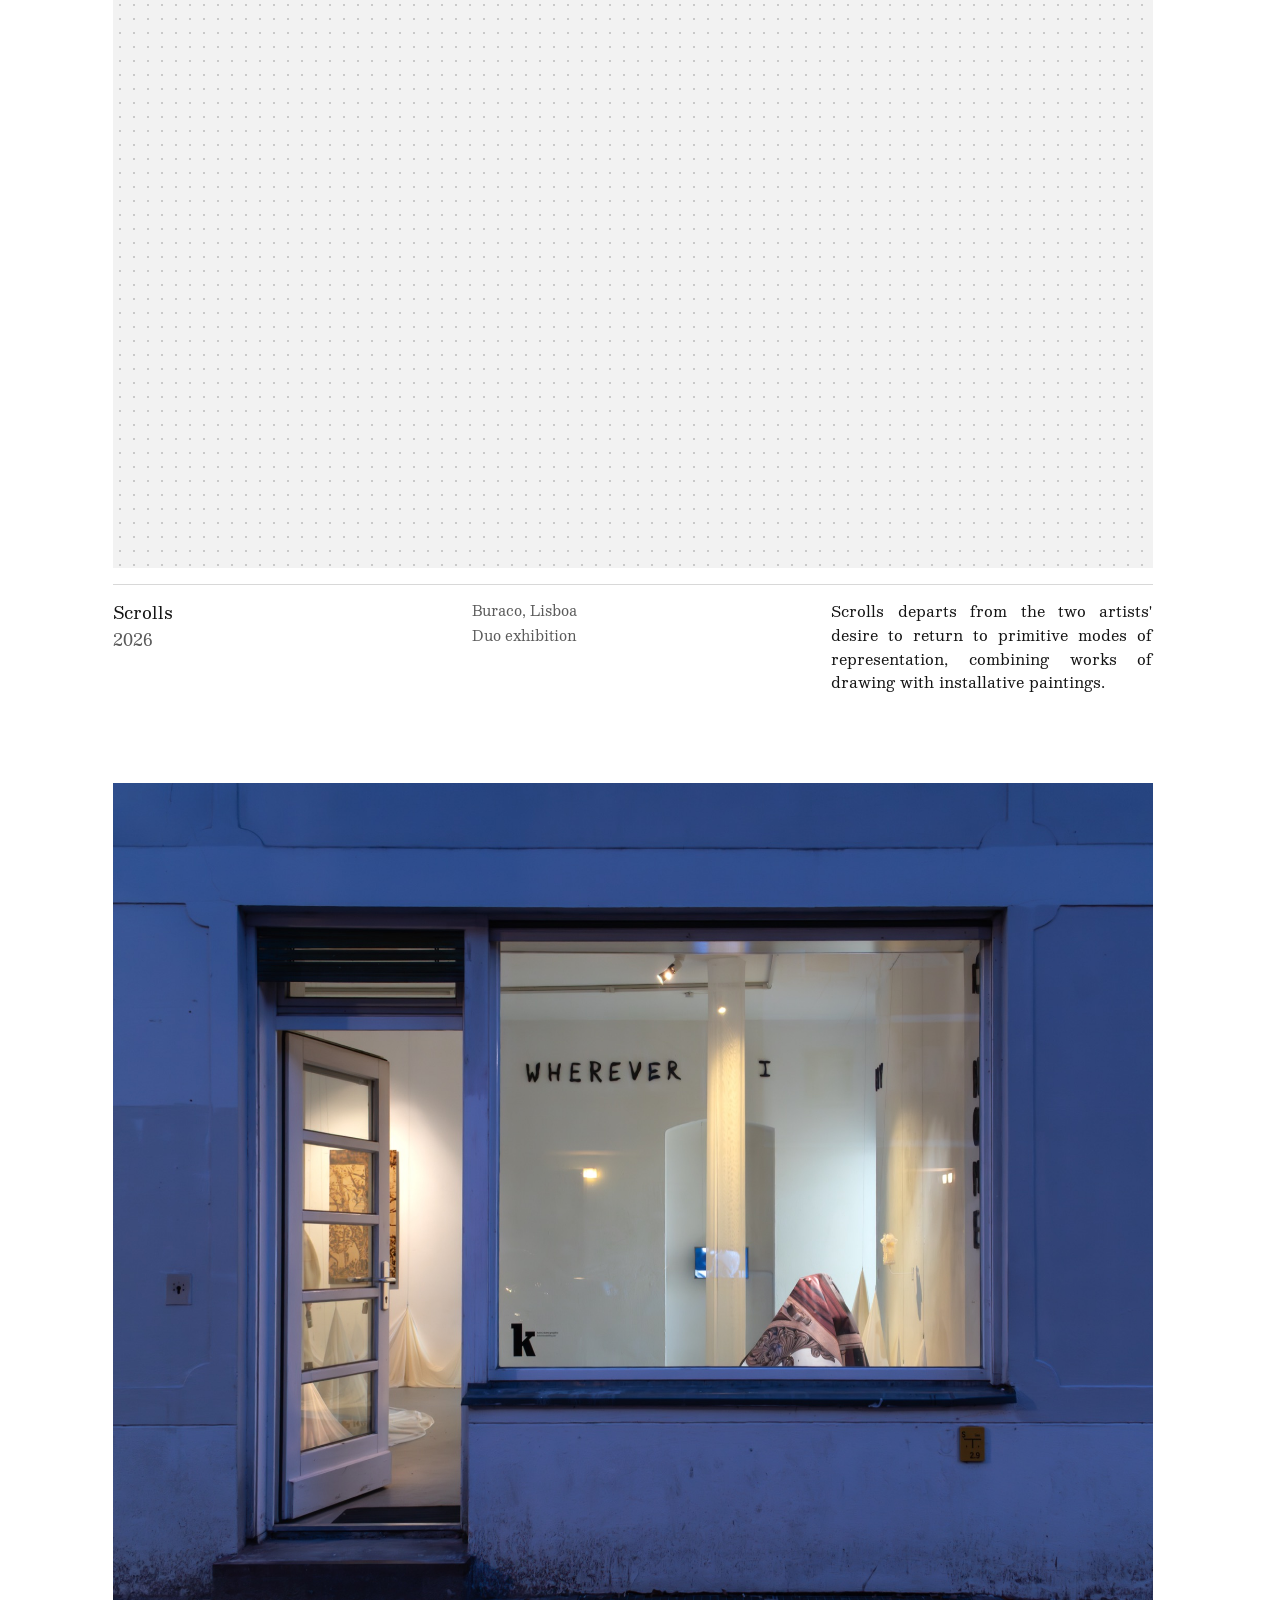
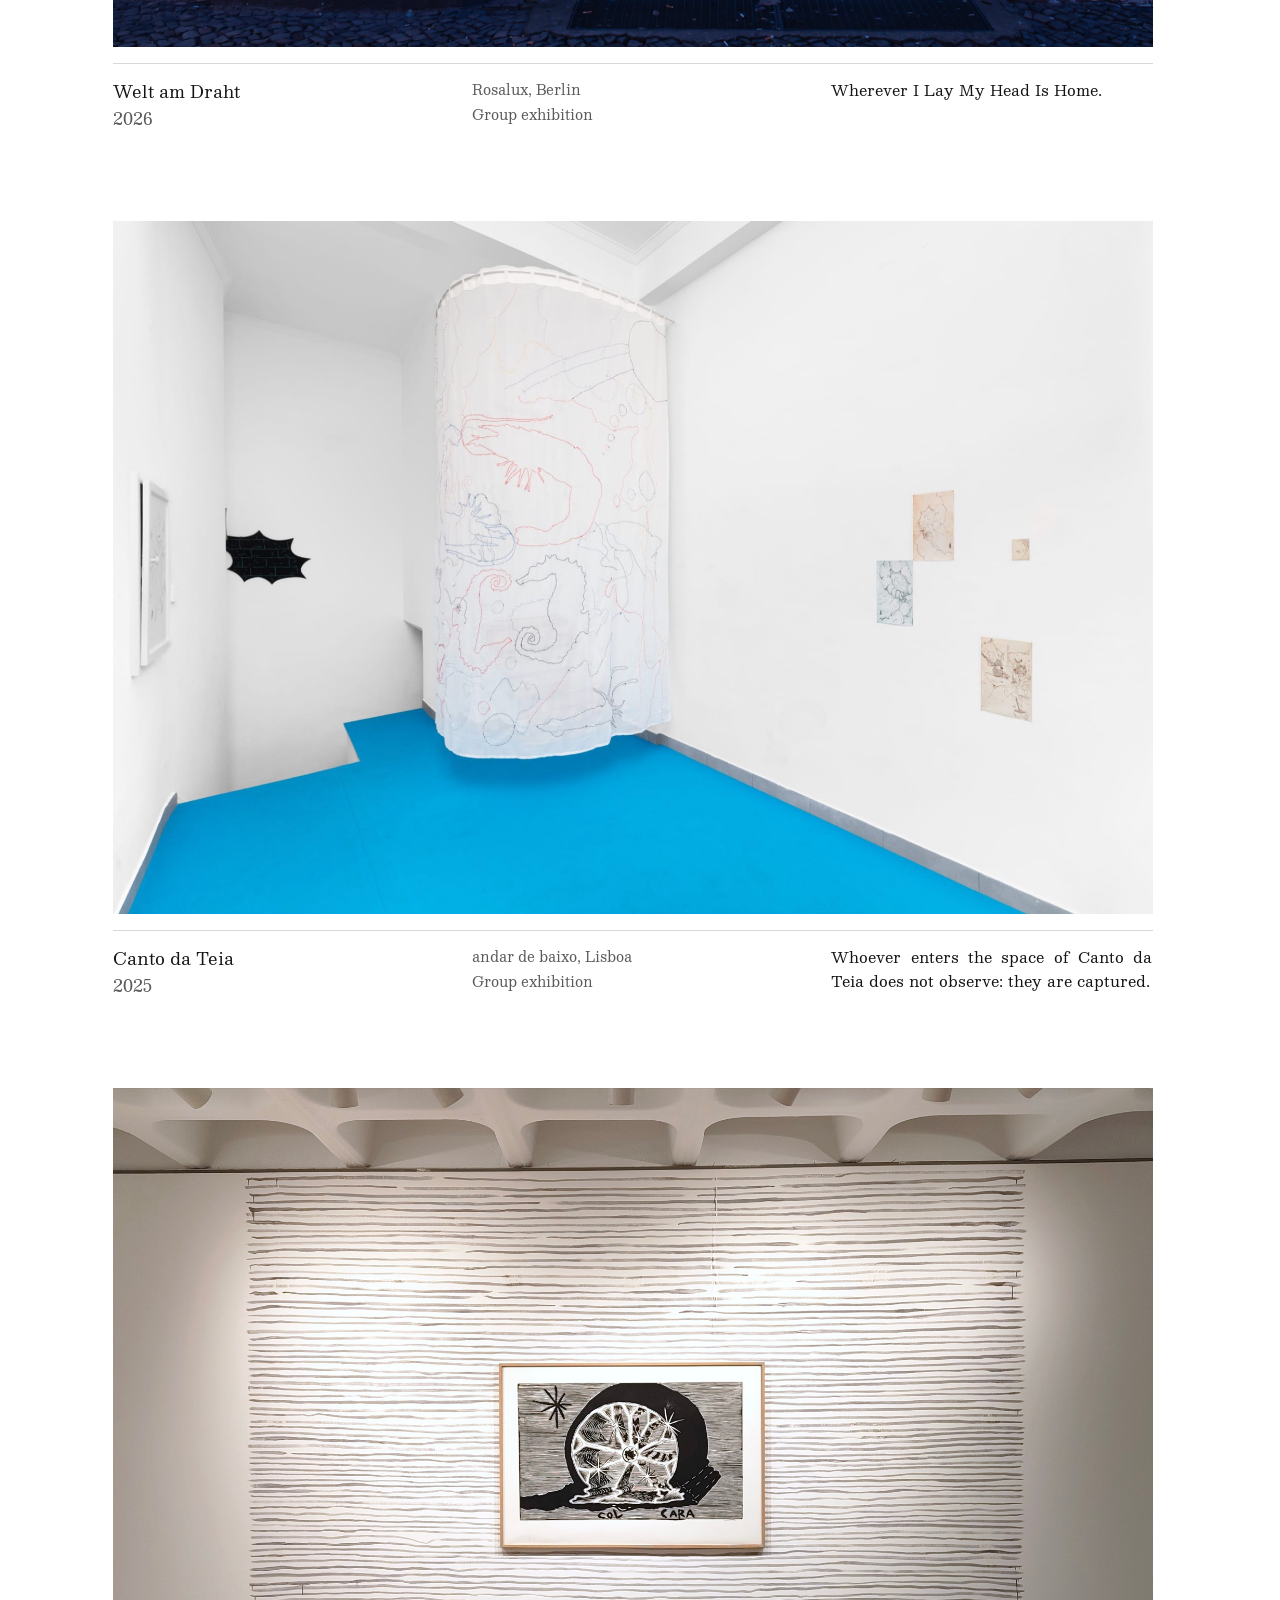
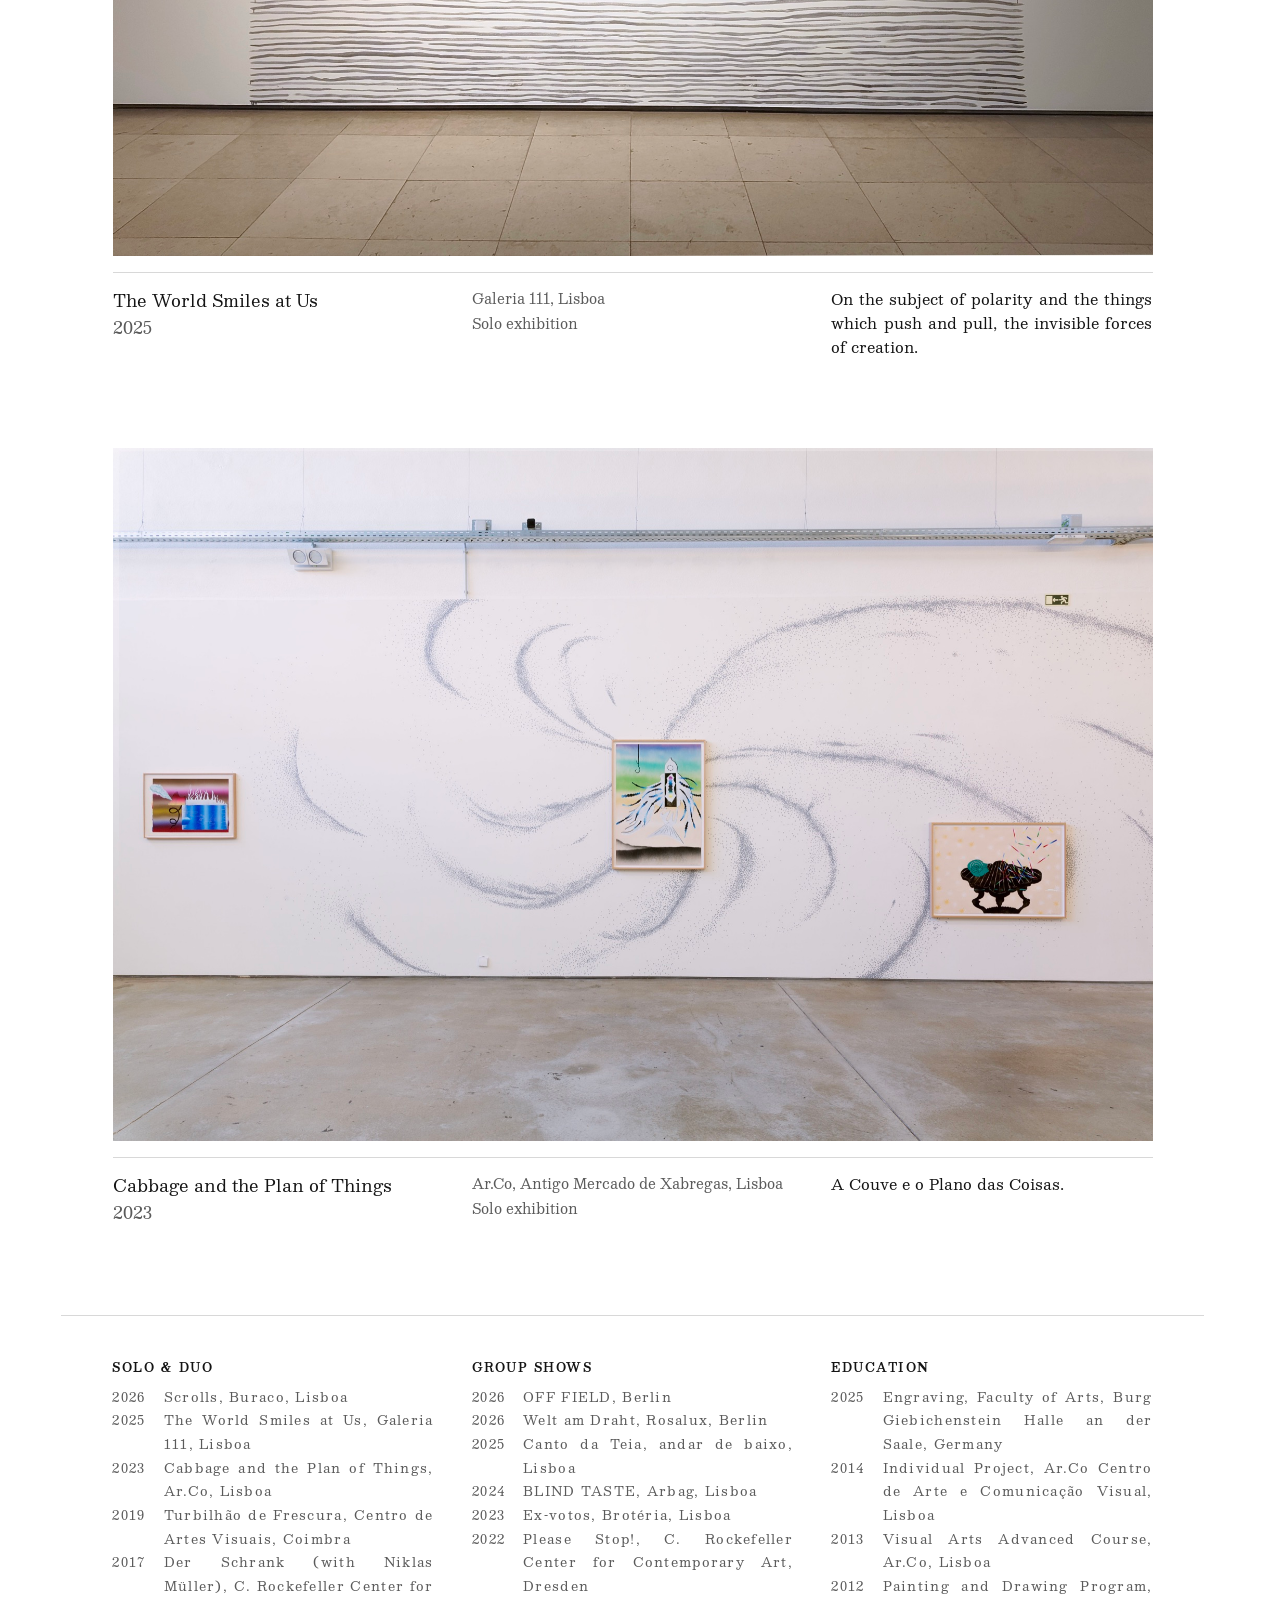
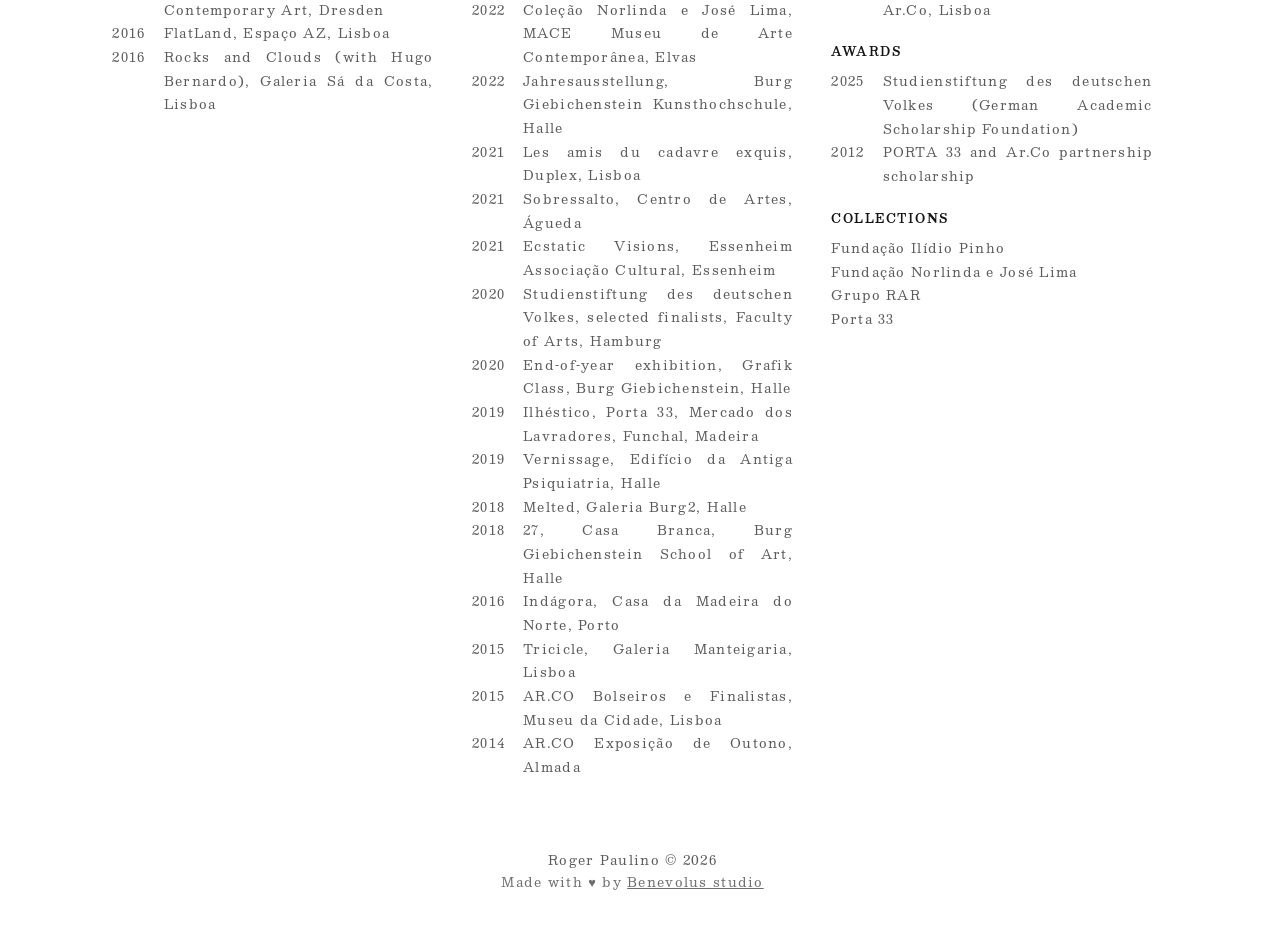
==== commit b2dae5c2: "style(masthead): halve the gap between ROGER and PAULINO line-height 1.35 -> 1.06 (measured to halve" ====
--- a/index.html
+++ b/index.html
@@ -17,7 +17,7 @@
   <meta name="twitter:title" content="Roger Paulino, Visual Artist (Printmaking and Painting)">
   <meta name="twitter:description" content="Roger Paulino is a visual artist working between printmaking and painting. Born in Pretoria in 1986, he lives and works in Leipzig, Germany.">
   <meta name="twitter:image" content="https://caasols.github.io/roger-paulino/assets/og/og-default.jpg">
-  <link rel="stylesheet" href="css/site.css?v=fe7af2ca">
+  <link rel="stylesheet" href="css/site.css?v=2ffd3328">
   <script type="application/ld+json">{"@context": "https://schema.org", "@type": "Person", "name": "Roger Paulino", "url": "https://caasols.github.io/roger-paulino/", "jobTitle": "Visual artist", "description": "Roger Paulino is a visual artist working between printmaking and painting. Born in Pretoria in 1986, he lives and works in Leipzig, Germany.", "sameAs": ["https://www.instagram.com/rogerxpaulino/", "https://www.porta33.com/porta33_madeira/exposicoes/content_exposicoes/Ilhestico/content_obras/roger_paulino/roger_paulino.html", "https://www.rar.com/en/rar-seen-by/roger-paulino/", "https://111.pt/exposicoes/the-world-smiles-at-us/"], "birthDate": "1986", "birthPlace": {"@type": "Place", "name": "Pretoria, South Africa"}, "homeLocation": {"@type": "Place", "name": "Leipzig, Germany"}, "workLocation": {"@type": "Place", "name": "Leipzig, Germany"}, "knowsAbout": ["Printmaking", "Linocut", "Painting", "Engraving", "Contemporary art"], "alumniOf": [{"@type": "EducationalOrganization", "name": "Burg Giebichenstein Kunsthochschule Halle"}, {"@type": "EducationalOrganization", "name": "Ar.Co Centro de Arte e Comunicação Visual, Lisboa"}], "award": "Studienstiftung des deutschen Volkes (German Academic Scholarship Foundation)"}</script>
 </head>
 <body class="page-home">
--- a/css/site.css
+++ b/css/site.css
@@ -80,7 +80,7 @@
   text-transform: uppercase;
   text-align: center;
   /* gap between the stacked "ROGER" / "PAULINO" lines (multiplied by scaleY) */
-  line-height: 1.35;
+  line-height: 1.06;
   letter-spacing: 0.2em;
   /* compensate the trailing letter-spacing so the glyphs stay optically centered */
   text-indent: 0.2em;
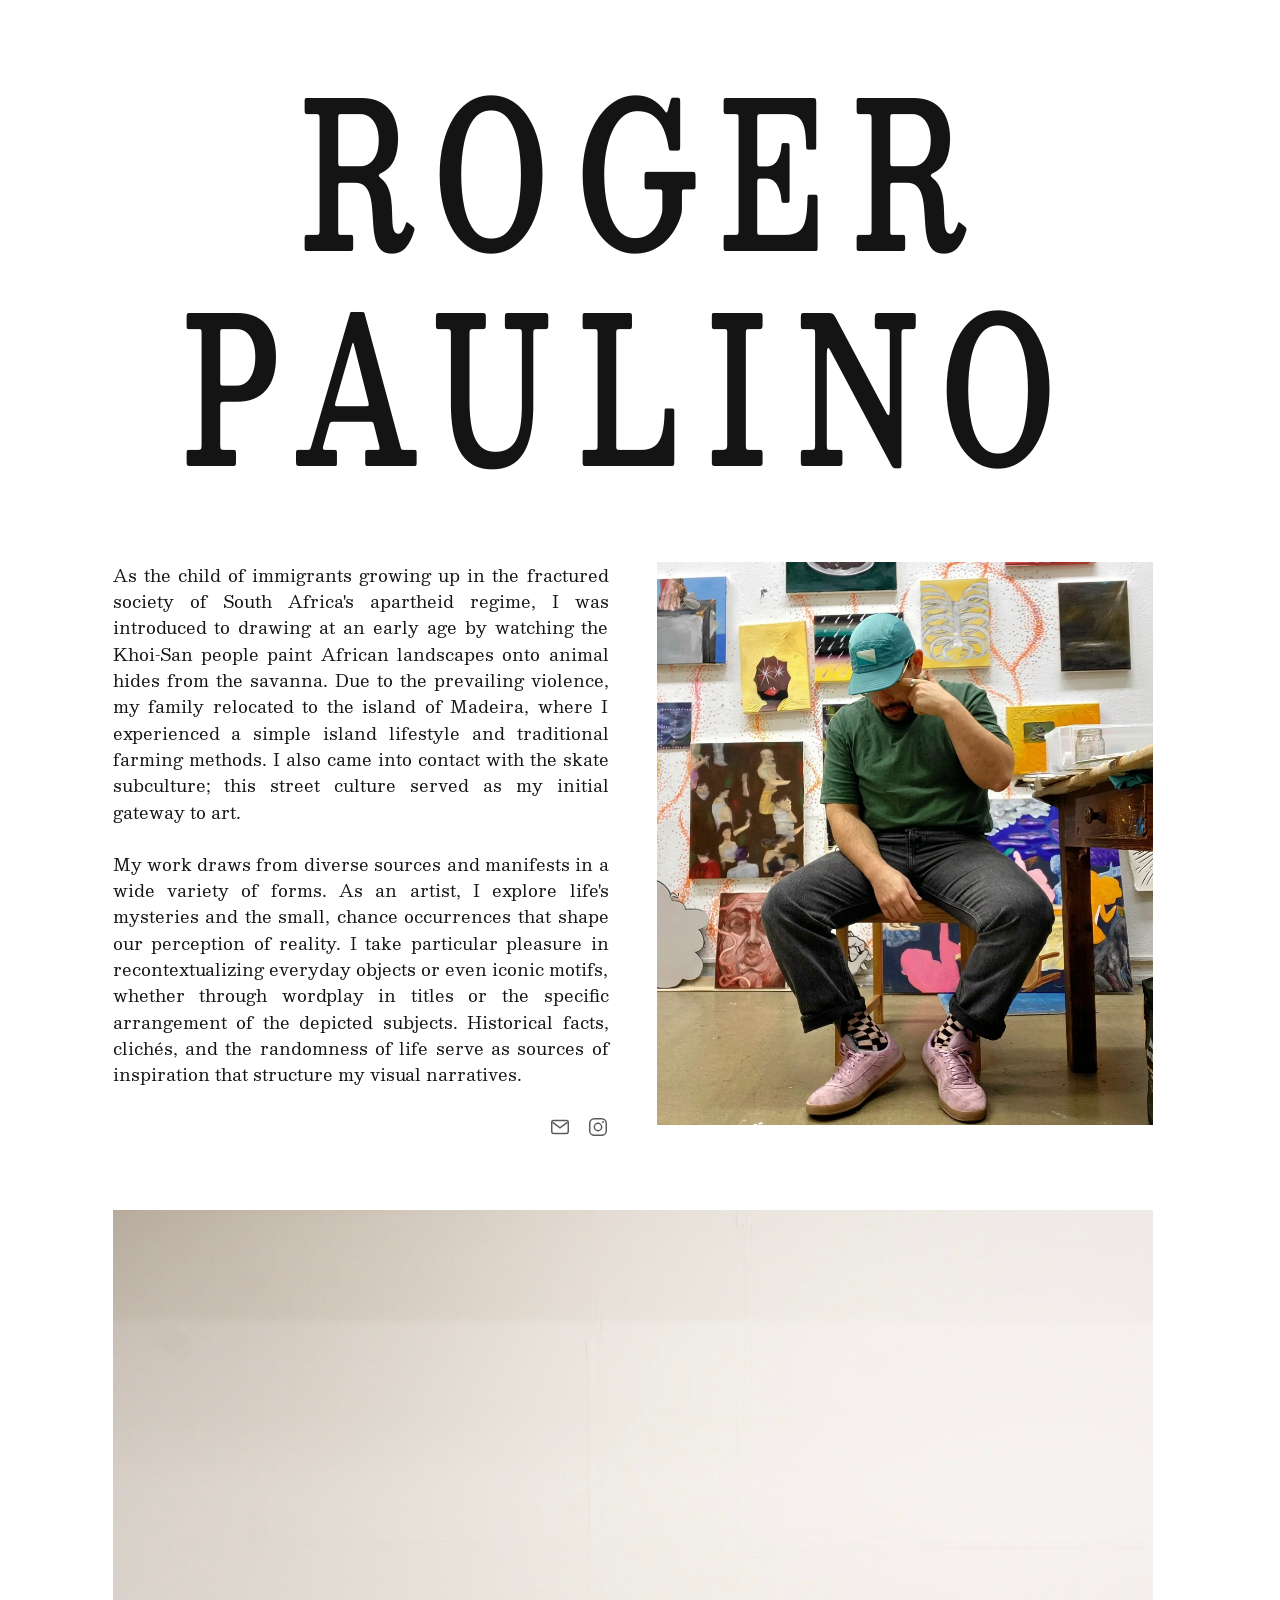
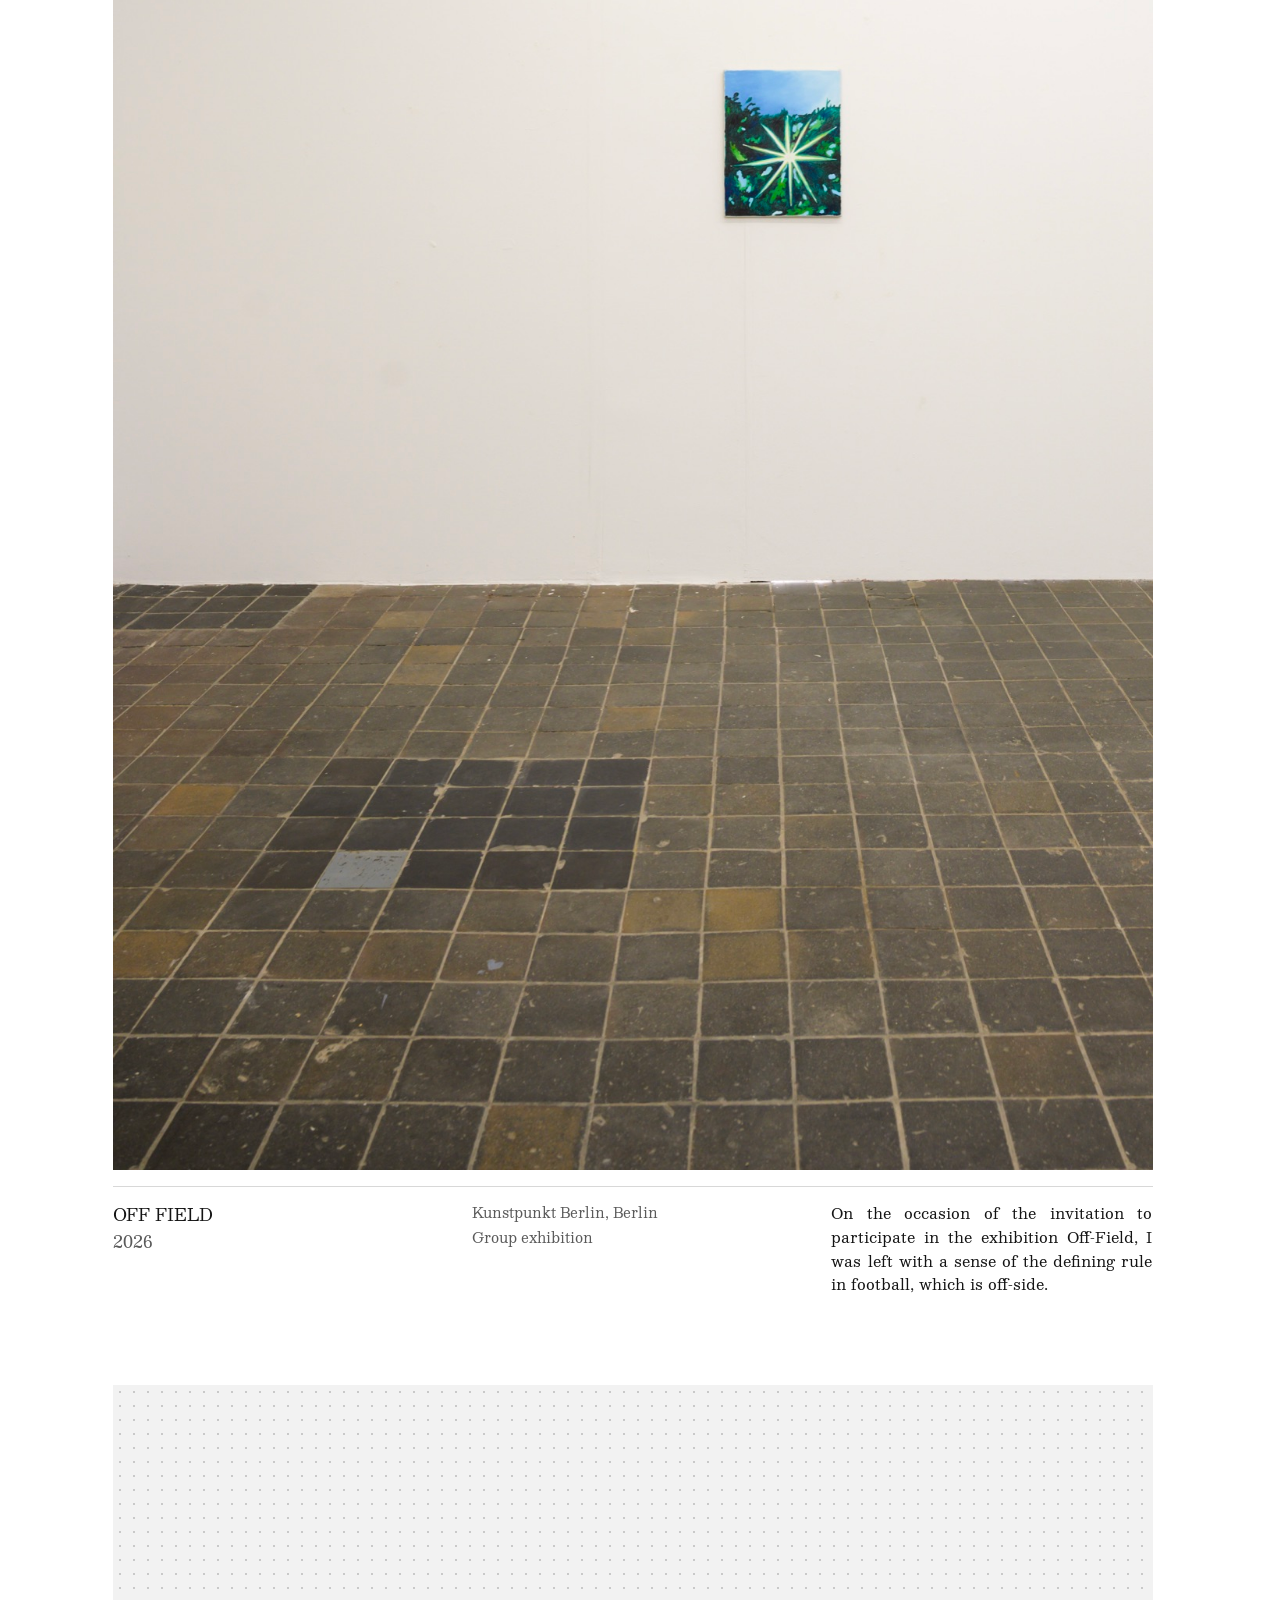
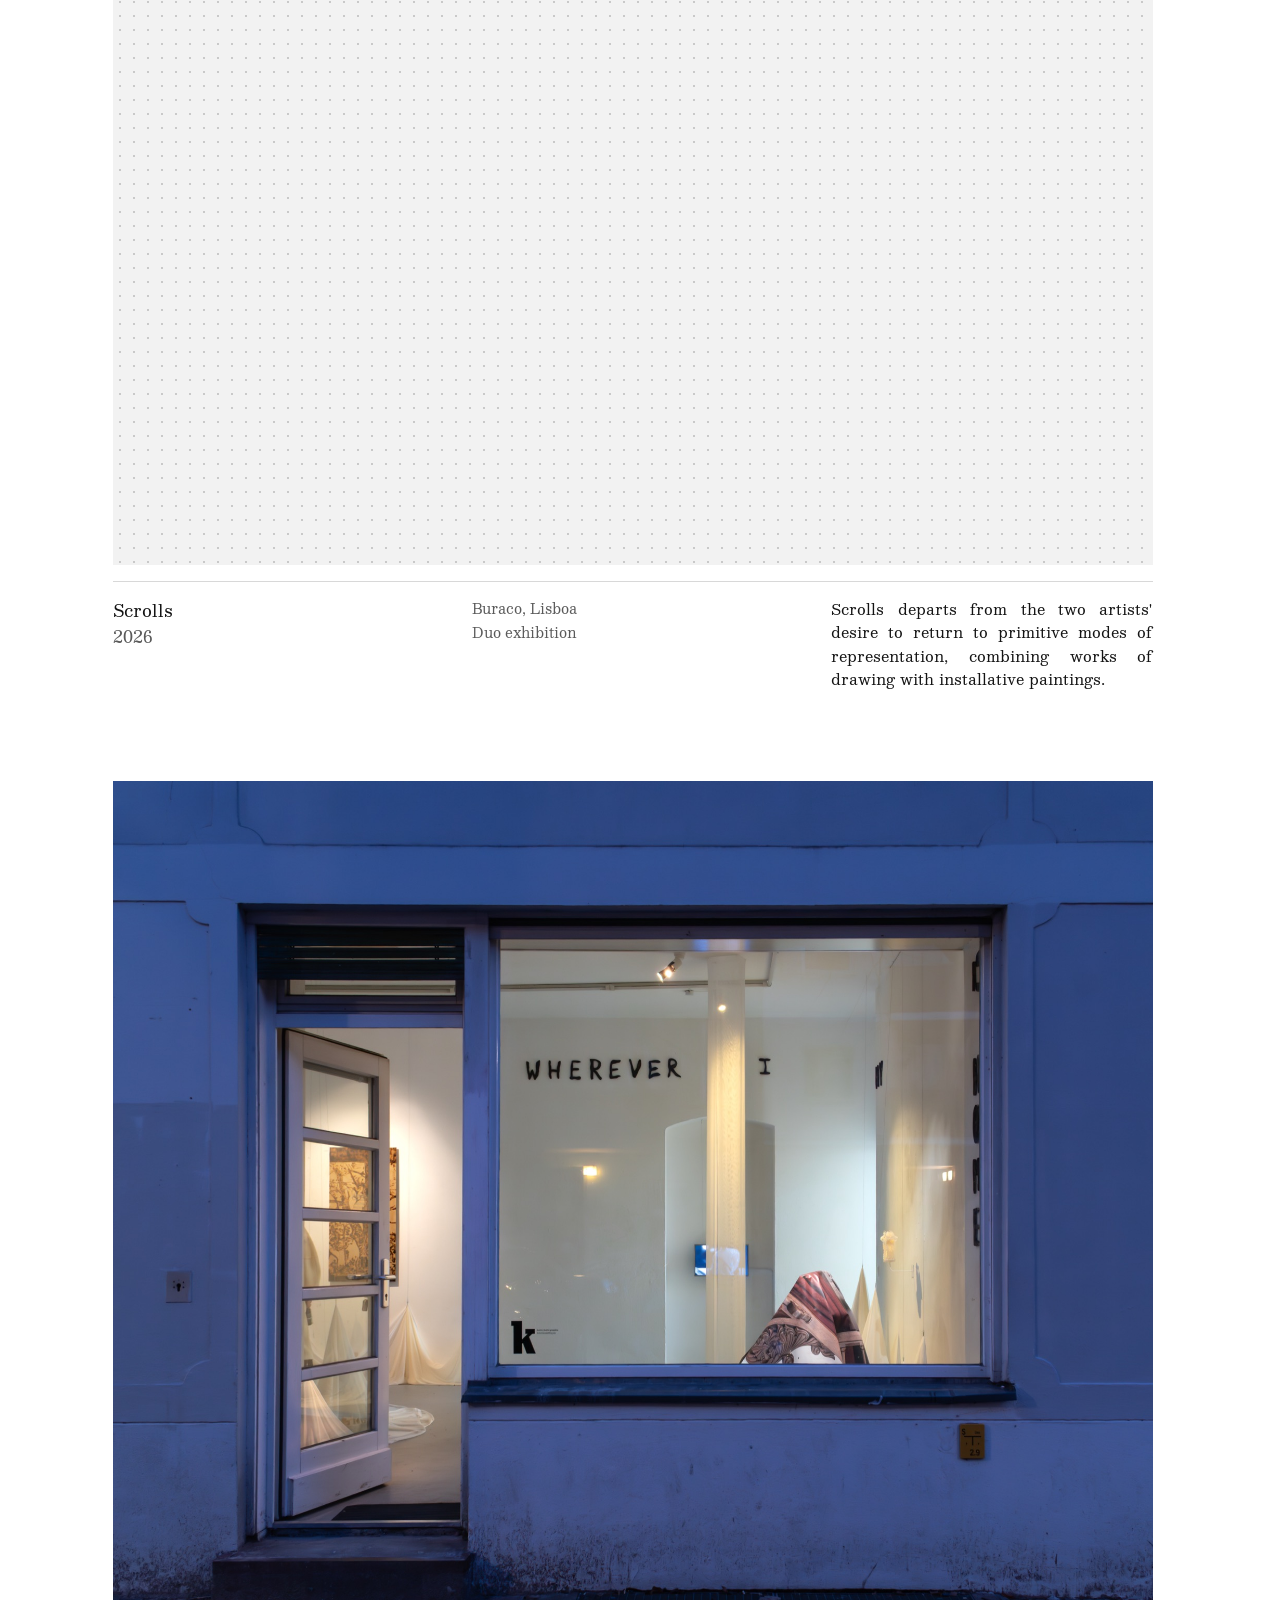
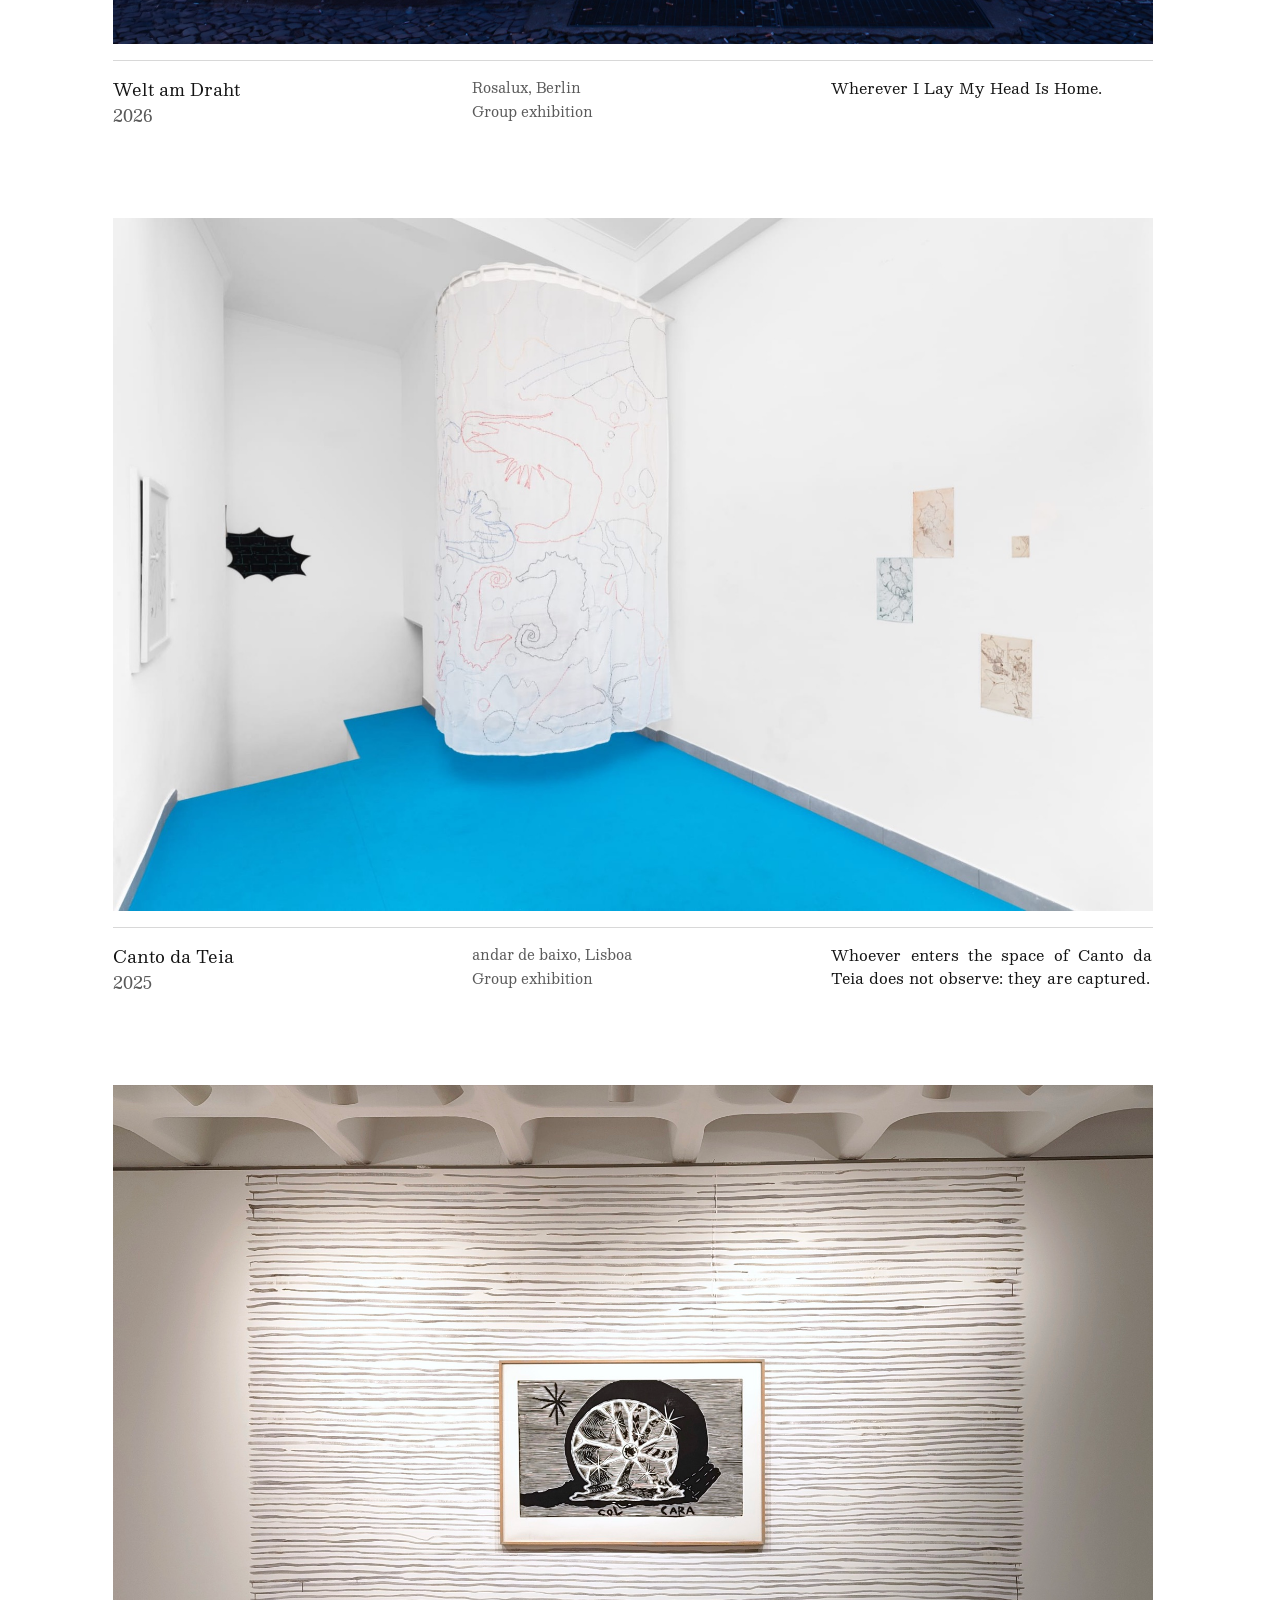
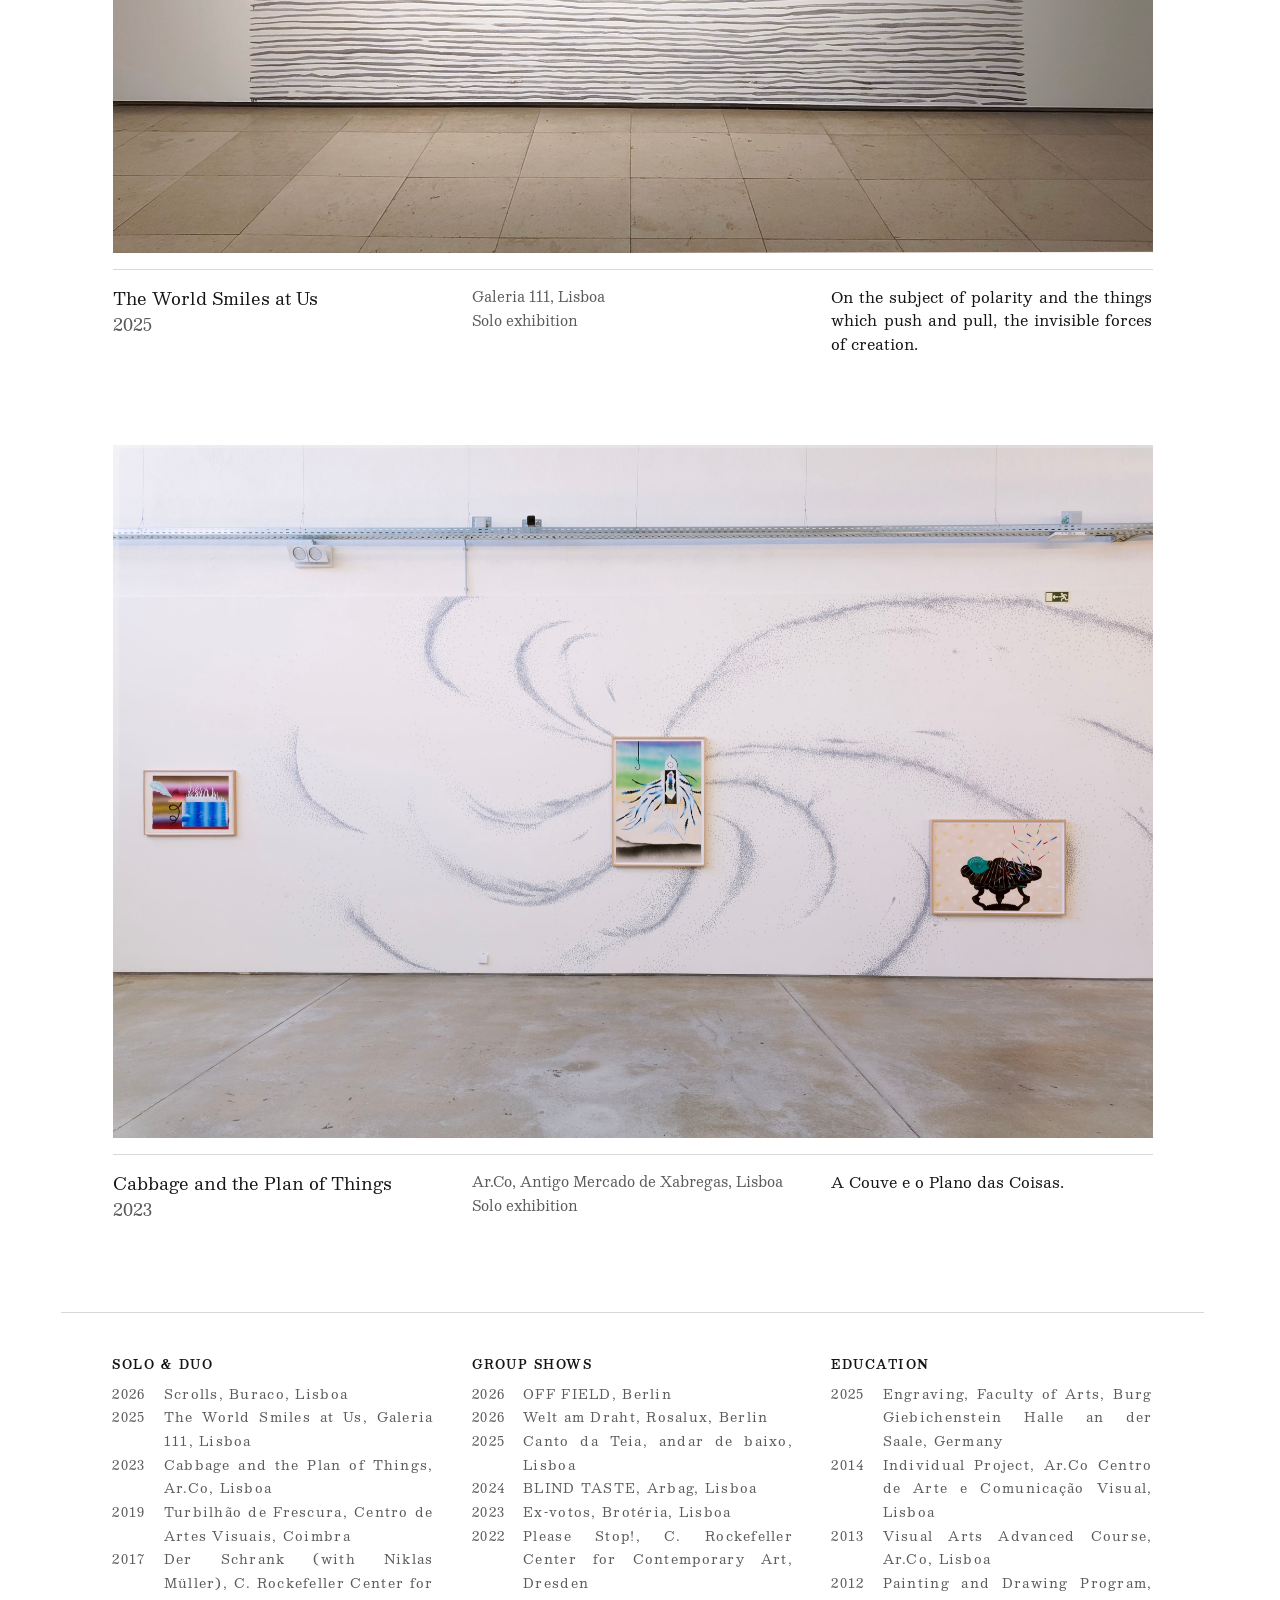
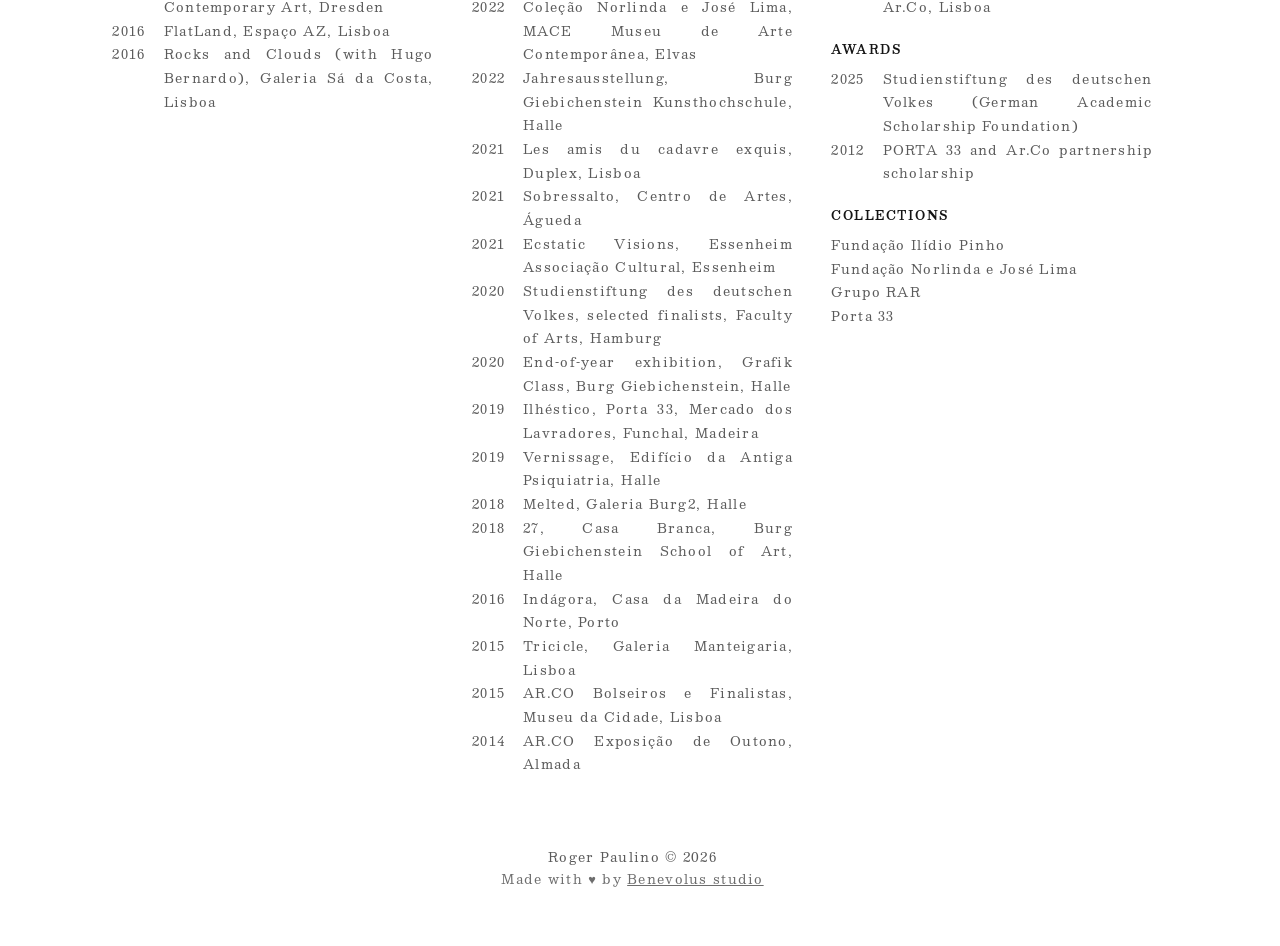
==== commit c2ae66f4: "style(masthead): scaleY 1.7->1.5, line-height 1.06->1.05 Softer vertical stretch and a slightly tigh" ====
--- a/index.html
+++ b/index.html
@@ -17,7 +17,7 @@
   <meta name="twitter:title" content="Roger Paulino, Visual Artist (Printmaking and Painting)">
   <meta name="twitter:description" content="Roger Paulino is a visual artist working between printmaking and painting. Born in Pretoria in 1986, he lives and works in Leipzig, Germany.">
   <meta name="twitter:image" content="https://caasols.github.io/roger-paulino/assets/og/og-default.jpg">
-  <link rel="stylesheet" href="css/site.css?v=2ffd3328">
+  <link rel="stylesheet" href="css/site.css?v=6f46d764">
   <script type="application/ld+json">{"@context": "https://schema.org", "@type": "Person", "name": "Roger Paulino", "url": "https://caasols.github.io/roger-paulino/", "jobTitle": "Visual artist", "description": "Roger Paulino is a visual artist working between printmaking and painting. Born in Pretoria in 1986, he lives and works in Leipzig, Germany.", "sameAs": ["https://www.instagram.com/rogerxpaulino/", "https://www.porta33.com/porta33_madeira/exposicoes/content_exposicoes/Ilhestico/content_obras/roger_paulino/roger_paulino.html", "https://www.rar.com/en/rar-seen-by/roger-paulino/", "https://111.pt/exposicoes/the-world-smiles-at-us/"], "birthDate": "1986", "birthPlace": {"@type": "Place", "name": "Pretoria, South Africa"}, "homeLocation": {"@type": "Place", "name": "Leipzig, Germany"}, "workLocation": {"@type": "Place", "name": "Leipzig, Germany"}, "knowsAbout": ["Printmaking", "Linocut", "Painting", "Engraving", "Contemporary art"], "alumniOf": [{"@type": "EducationalOrganization", "name": "Burg Giebichenstein Kunsthochschule Halle"}, {"@type": "EducationalOrganization", "name": "Ar.Co Centro de Arte e Comunicação Visual, Lisboa"}], "award": "Studienstiftung des deutschen Volkes (German Academic Scholarship Foundation)"}</script>
 </head>
 <body class="page-home">
--- a/css/site.css
+++ b/css/site.css
@@ -80,16 +80,16 @@
   text-transform: uppercase;
   text-align: center;
   /* gap between the stacked "ROGER" / "PAULINO" lines (multiplied by scaleY) */
-  line-height: 1.06;
+  line-height: 1.05;
   letter-spacing: 0.2em;
   /* compensate the trailing letter-spacing so the glyphs stay optically centered */
   text-indent: 0.2em;
   text-decoration: none;
   color: var(--ink);
   /* Besley SemiBold, stacked "ROGER / PAULINO" (line break in base.html), scaled
-     taller (scaleY 1.7) with wide tracking for a tall, airy display lockup. */
+     taller (scaleY 1.5) with wide tracking for a tall, airy display lockup. */
   font-size: clamp(2.5rem, 12vw, 8.5rem);
-  transform: scaleY(1.7);
+  transform: scaleY(1.5);
   transform-origin: center;
   /* extra vertical margin reserves the scaleY overflow so the lockup doesn't
      collide with the nav above or the intro below */
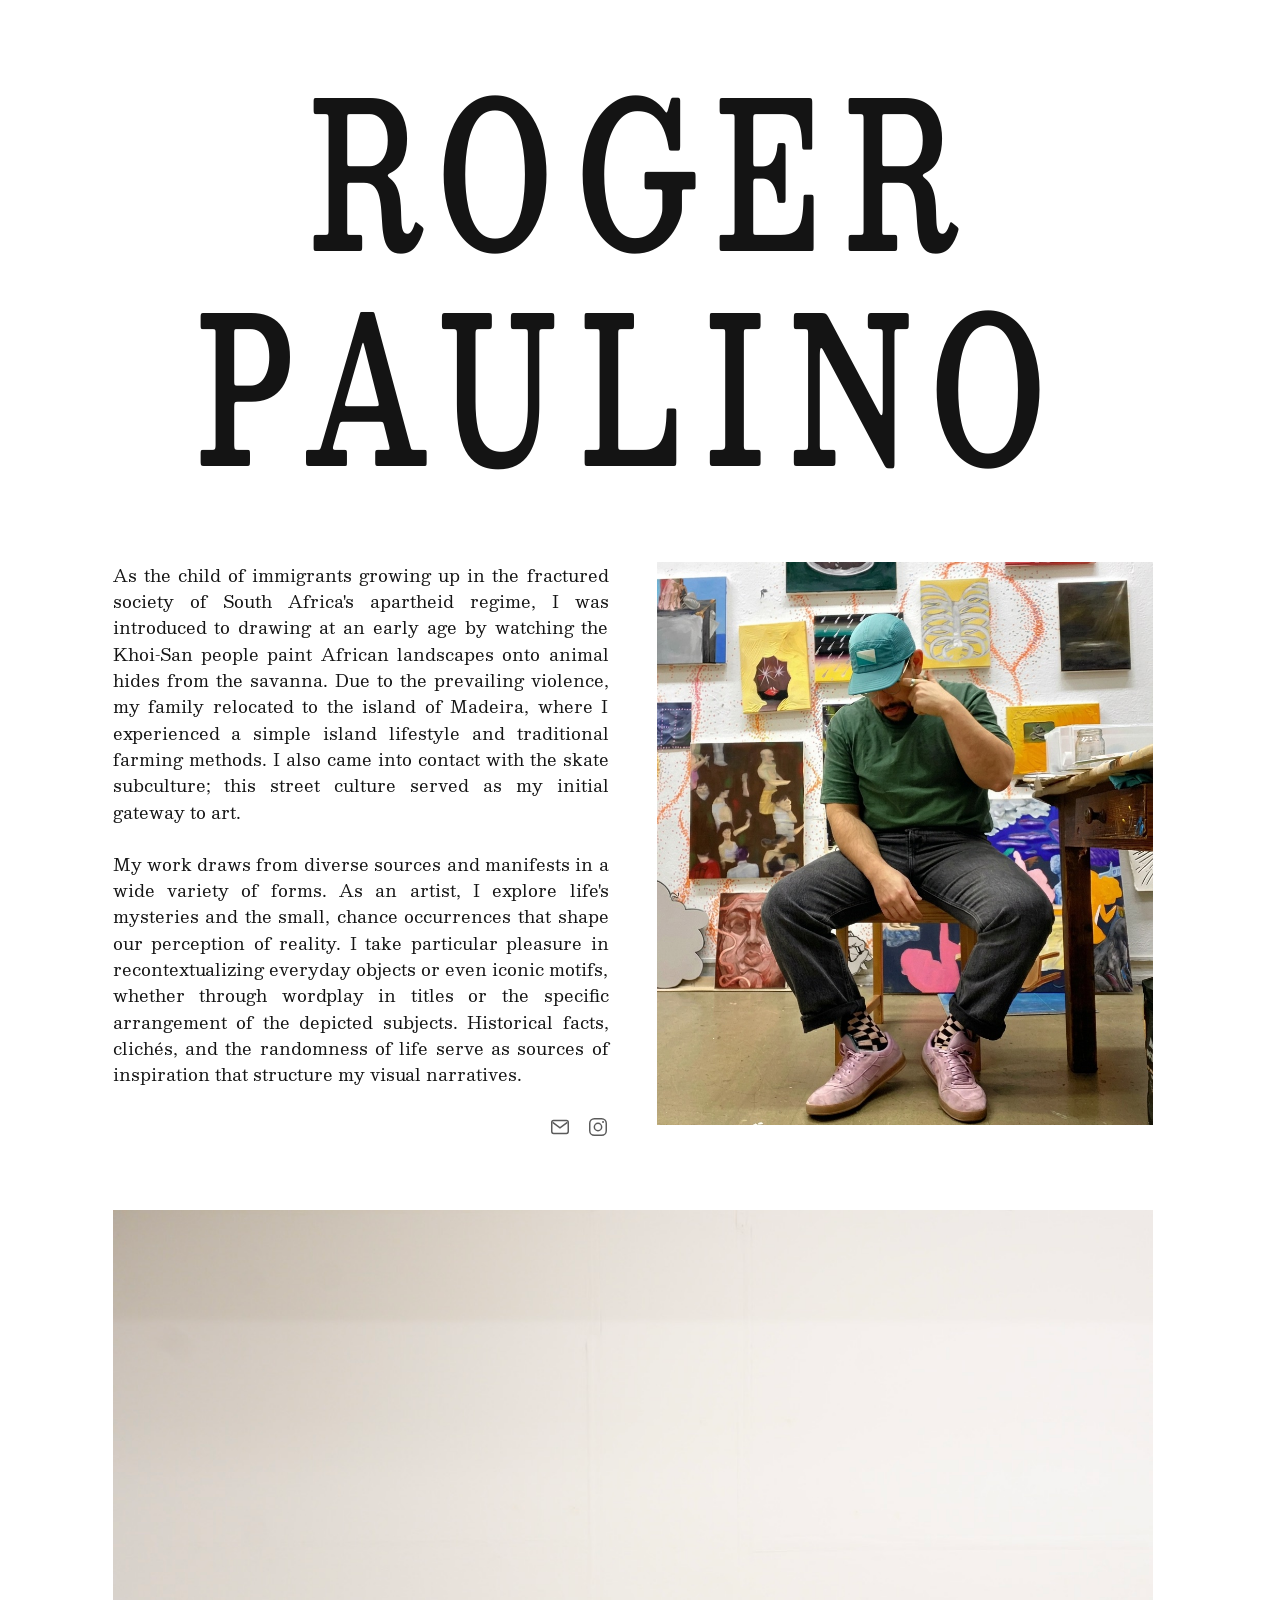
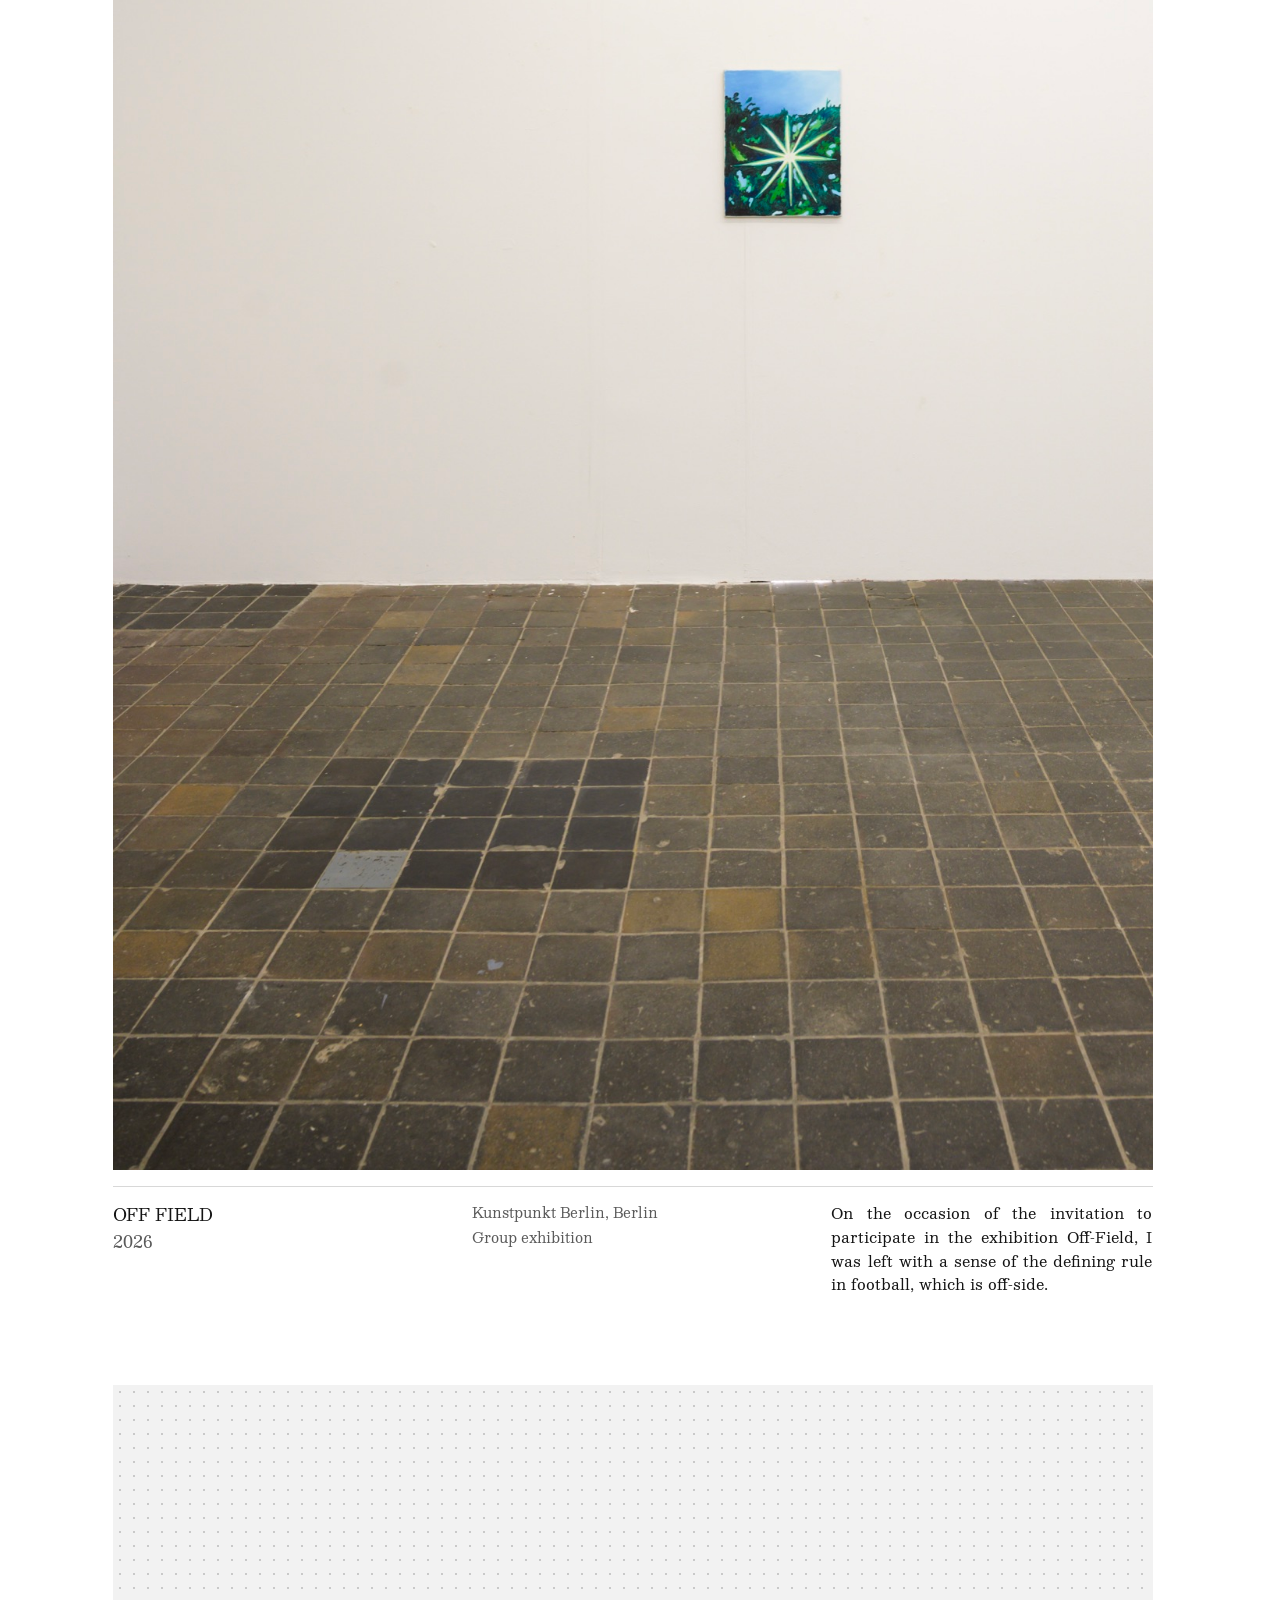
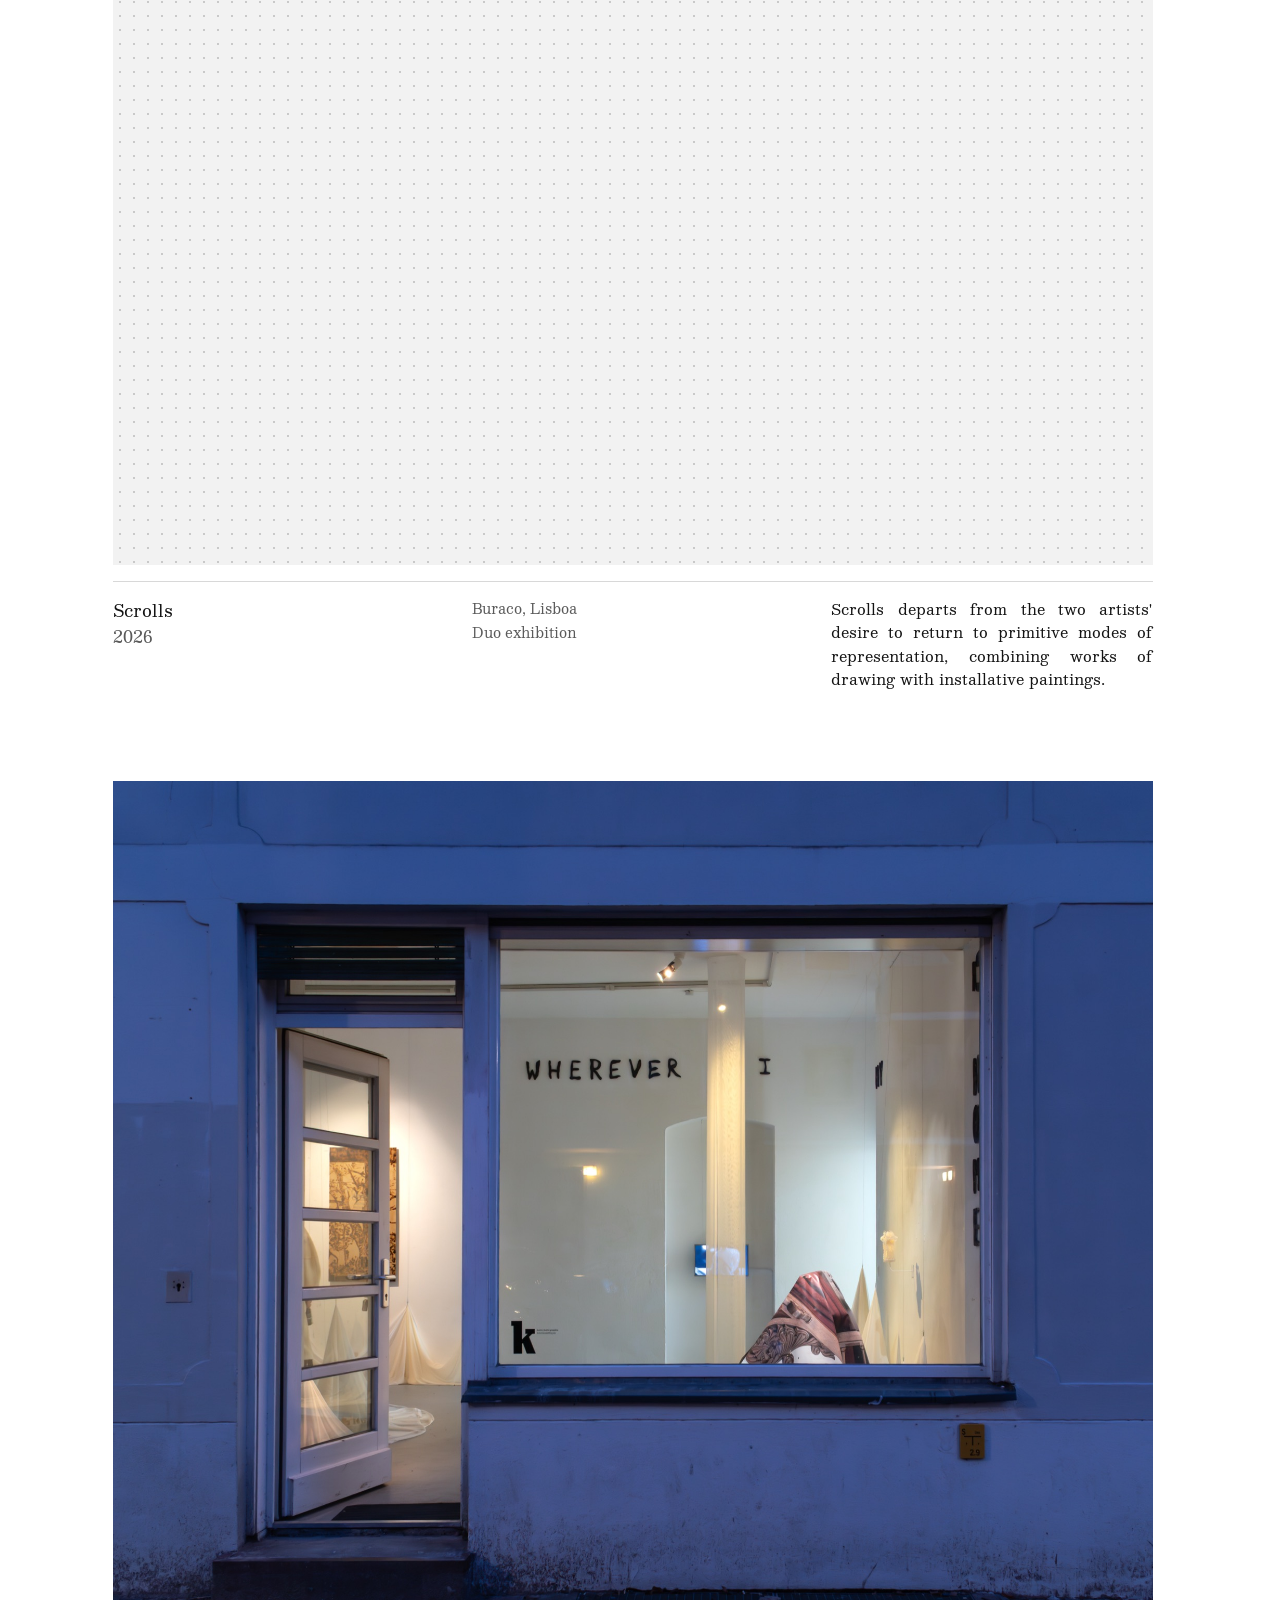
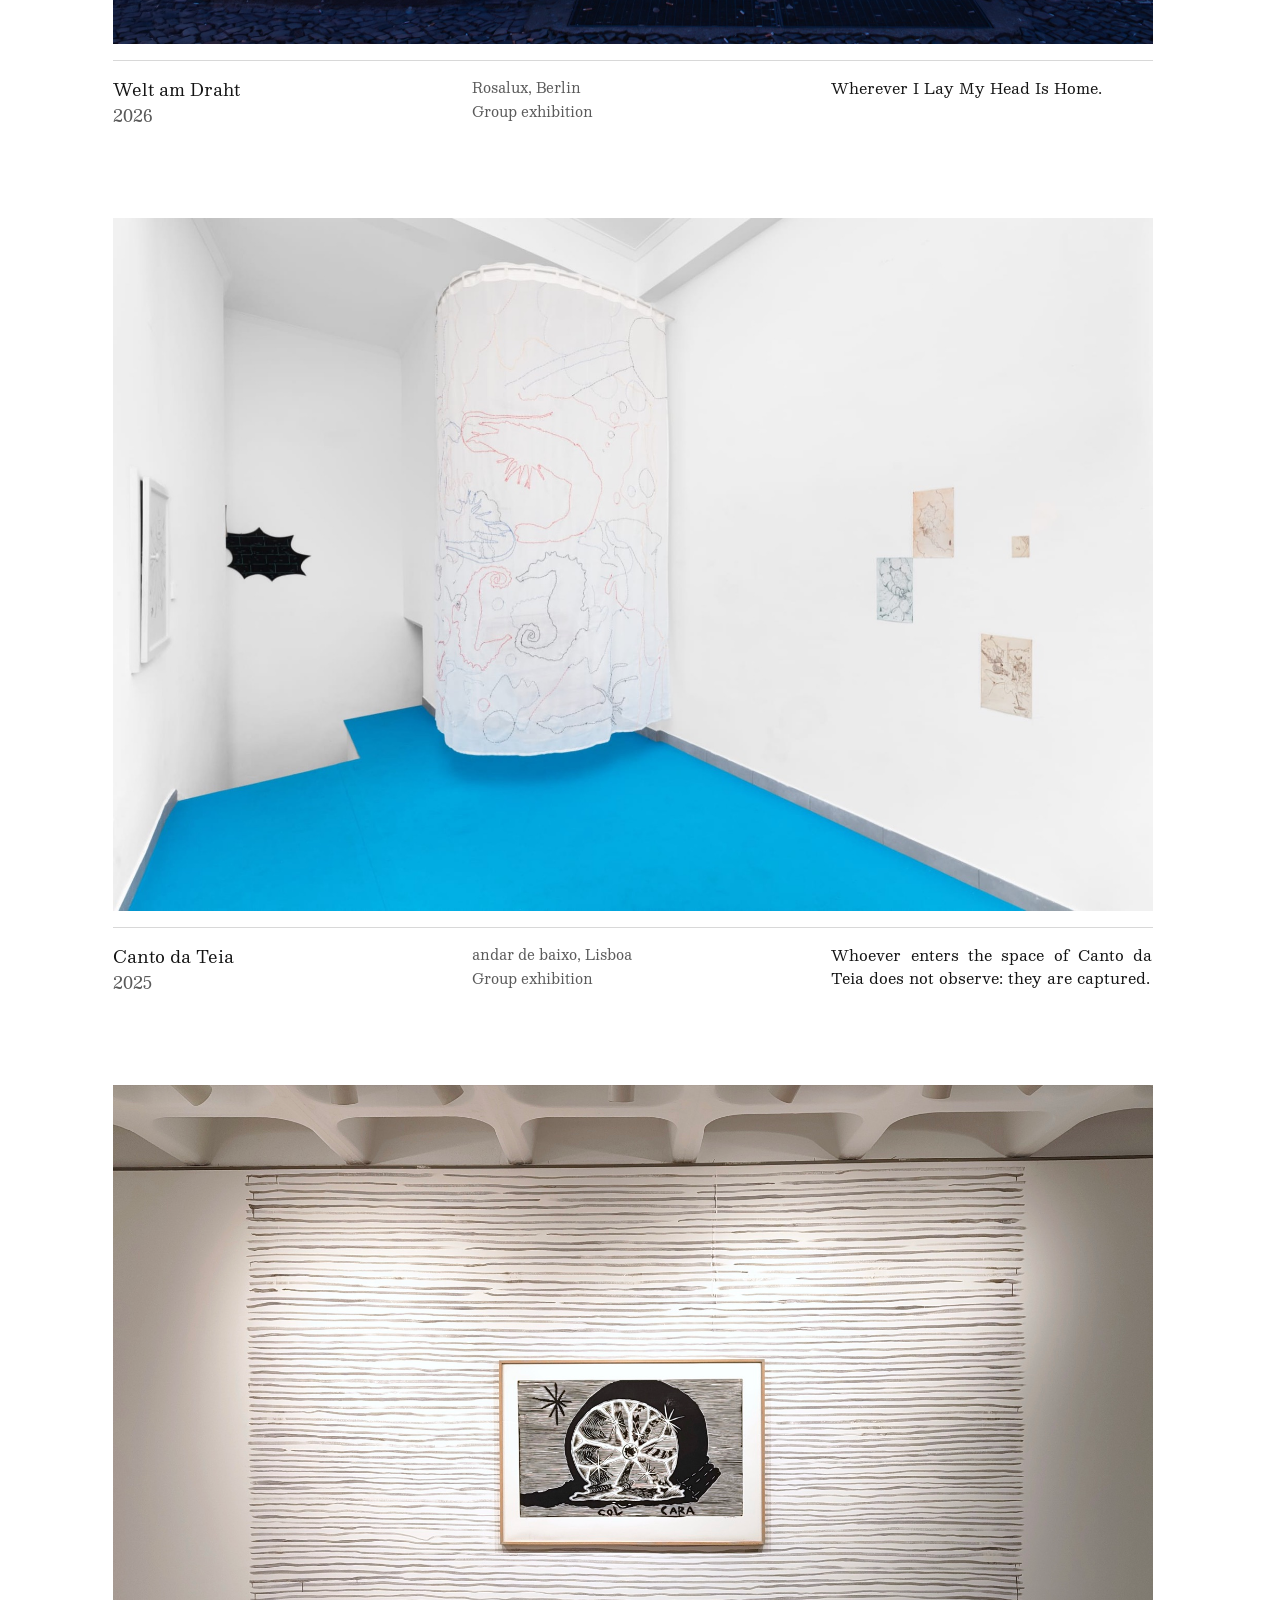
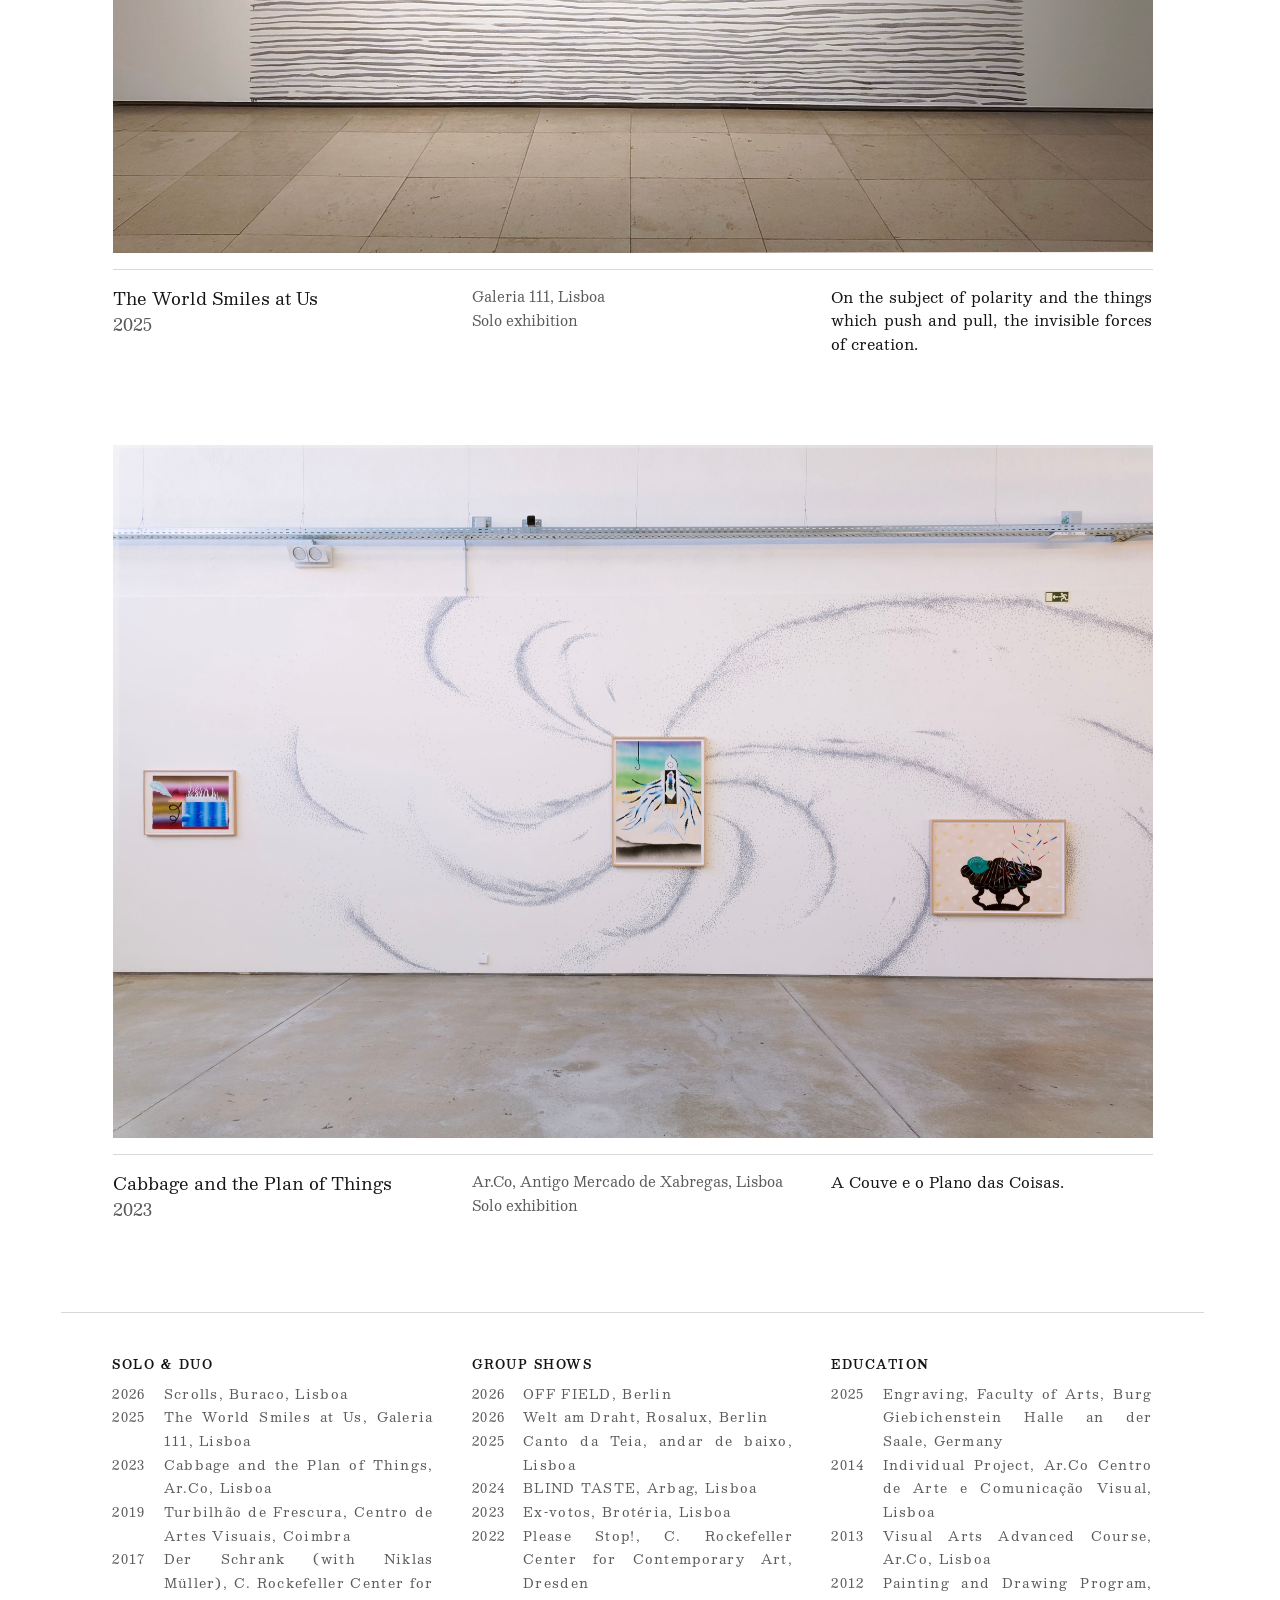
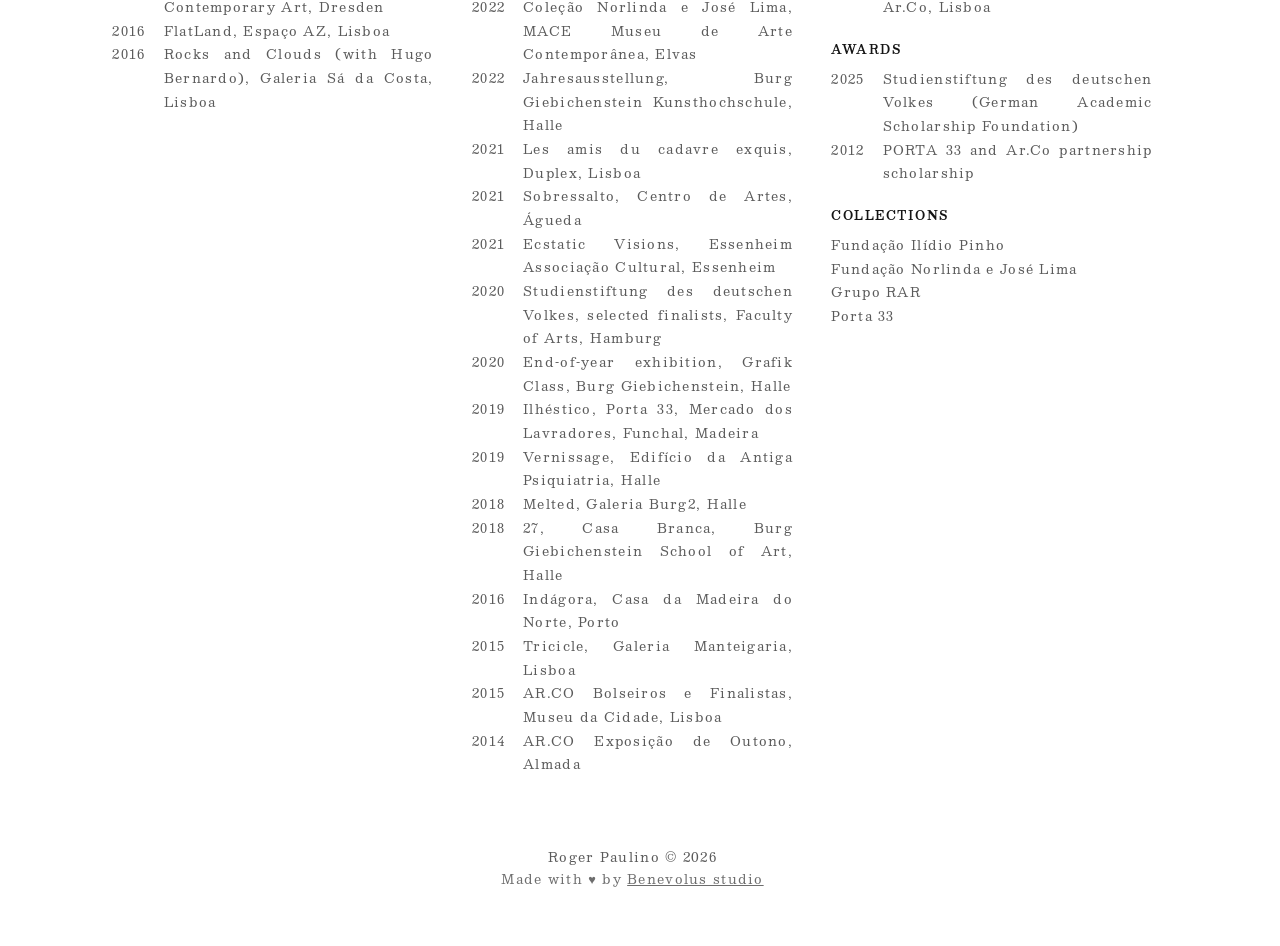
==== commit 157d6f3e: "style(masthead): letter-spacing 0.2em -> 0.17em Slightly tighter tracking (with matching text-indent" ====
--- a/index.html
+++ b/index.html
@@ -17,7 +17,7 @@
   <meta name="twitter:title" content="Roger Paulino, Visual Artist (Printmaking and Painting)">
   <meta name="twitter:description" content="Roger Paulino is a visual artist working between printmaking and painting. Born in Pretoria in 1986, he lives and works in Leipzig, Germany.">
   <meta name="twitter:image" content="https://caasols.github.io/roger-paulino/assets/og/og-default.jpg">
-  <link rel="stylesheet" href="css/site.css?v=6f46d764">
+  <link rel="stylesheet" href="css/site.css?v=8b82c837">
   <script type="application/ld+json">{"@context": "https://schema.org", "@type": "Person", "name": "Roger Paulino", "url": "https://caasols.github.io/roger-paulino/", "jobTitle": "Visual artist", "description": "Roger Paulino is a visual artist working between printmaking and painting. Born in Pretoria in 1986, he lives and works in Leipzig, Germany.", "sameAs": ["https://www.instagram.com/rogerxpaulino/", "https://www.porta33.com/porta33_madeira/exposicoes/content_exposicoes/Ilhestico/content_obras/roger_paulino/roger_paulino.html", "https://www.rar.com/en/rar-seen-by/roger-paulino/", "https://111.pt/exposicoes/the-world-smiles-at-us/"], "birthDate": "1986", "birthPlace": {"@type": "Place", "name": "Pretoria, South Africa"}, "homeLocation": {"@type": "Place", "name": "Leipzig, Germany"}, "workLocation": {"@type": "Place", "name": "Leipzig, Germany"}, "knowsAbout": ["Printmaking", "Linocut", "Painting", "Engraving", "Contemporary art"], "alumniOf": [{"@type": "EducationalOrganization", "name": "Burg Giebichenstein Kunsthochschule Halle"}, {"@type": "EducationalOrganization", "name": "Ar.Co Centro de Arte e Comunicação Visual, Lisboa"}], "award": "Studienstiftung des deutschen Volkes (German Academic Scholarship Foundation)"}</script>
 </head>
 <body class="page-home">
--- a/css/site.css
+++ b/css/site.css
@@ -81,9 +81,9 @@
   text-align: center;
   /* gap between the stacked "ROGER" / "PAULINO" lines (multiplied by scaleY) */
   line-height: 1.05;
-  letter-spacing: 0.2em;
+  letter-spacing: 0.17em;
   /* compensate the trailing letter-spacing so the glyphs stay optically centered */
-  text-indent: 0.2em;
+  text-indent: 0.17em;
   text-decoration: none;
   color: var(--ink);
   /* Besley SemiBold, stacked "ROGER / PAULINO" (line break in base.html), scaled
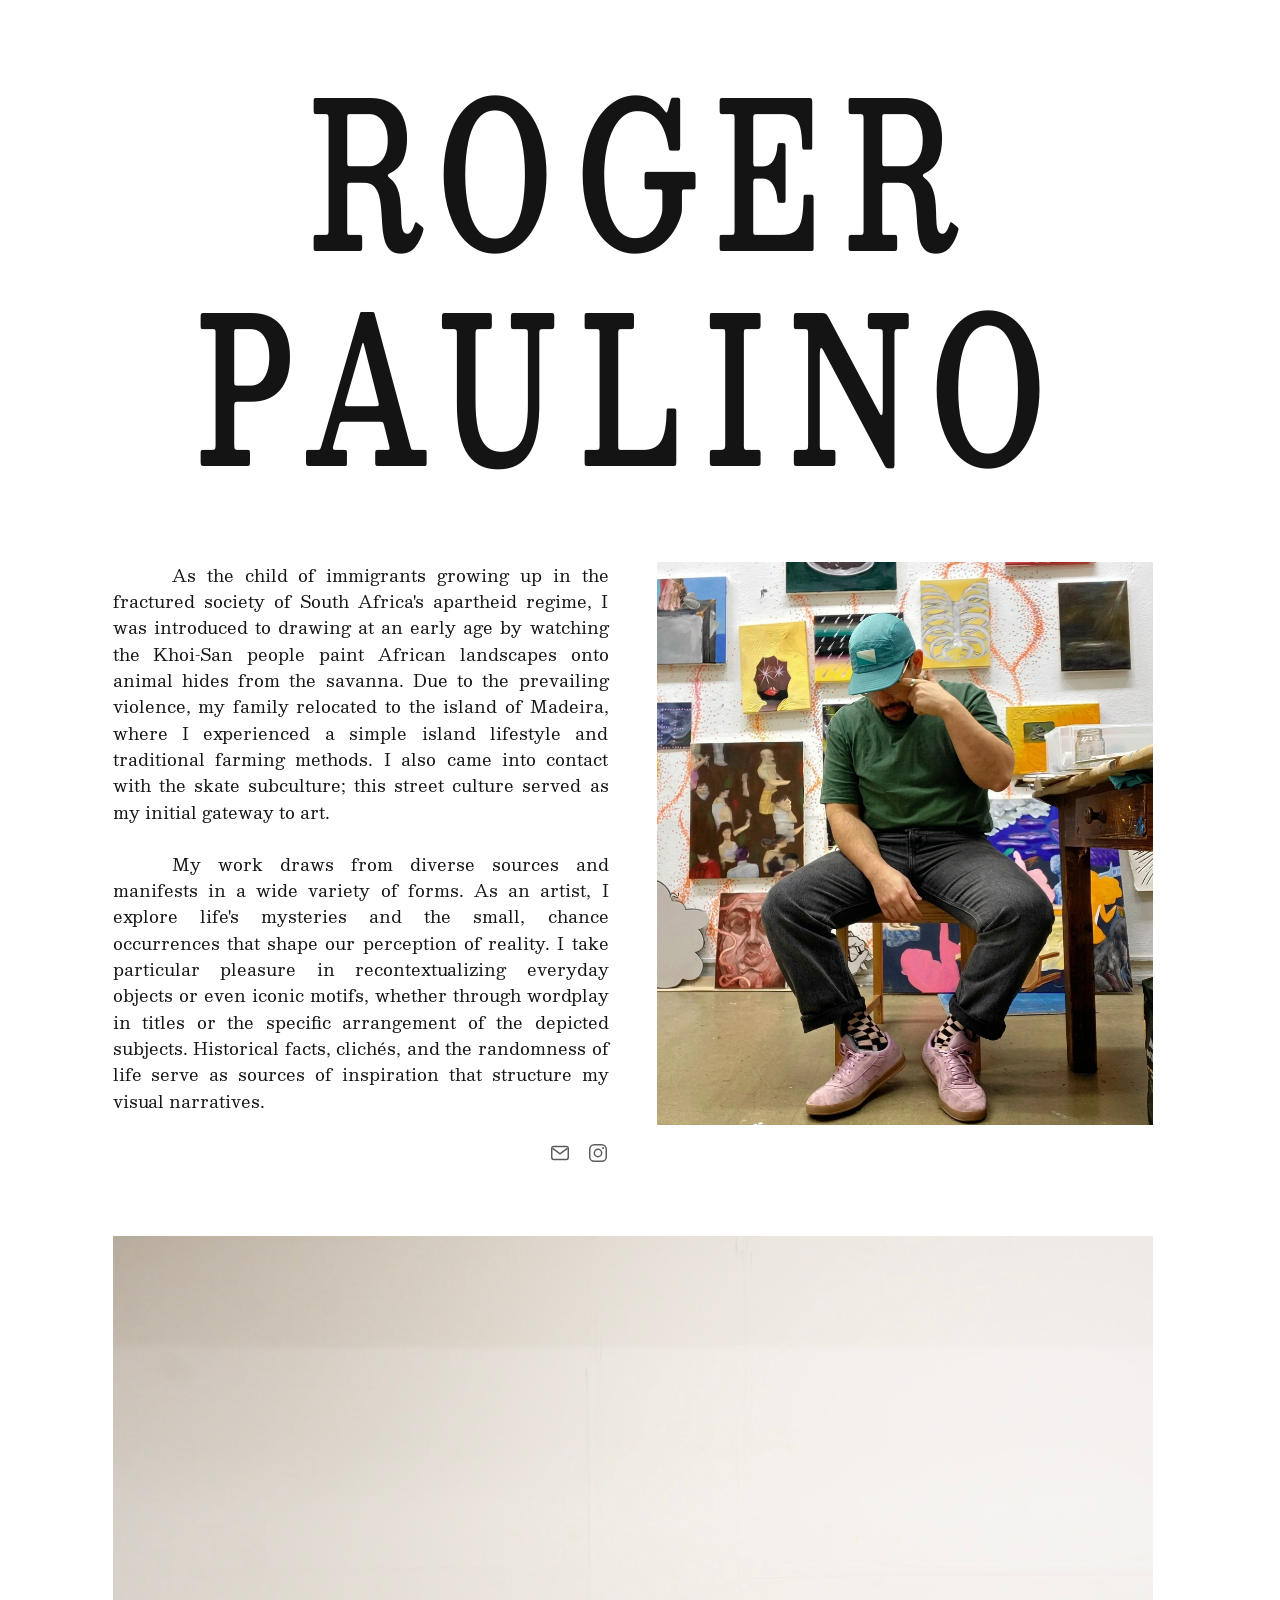
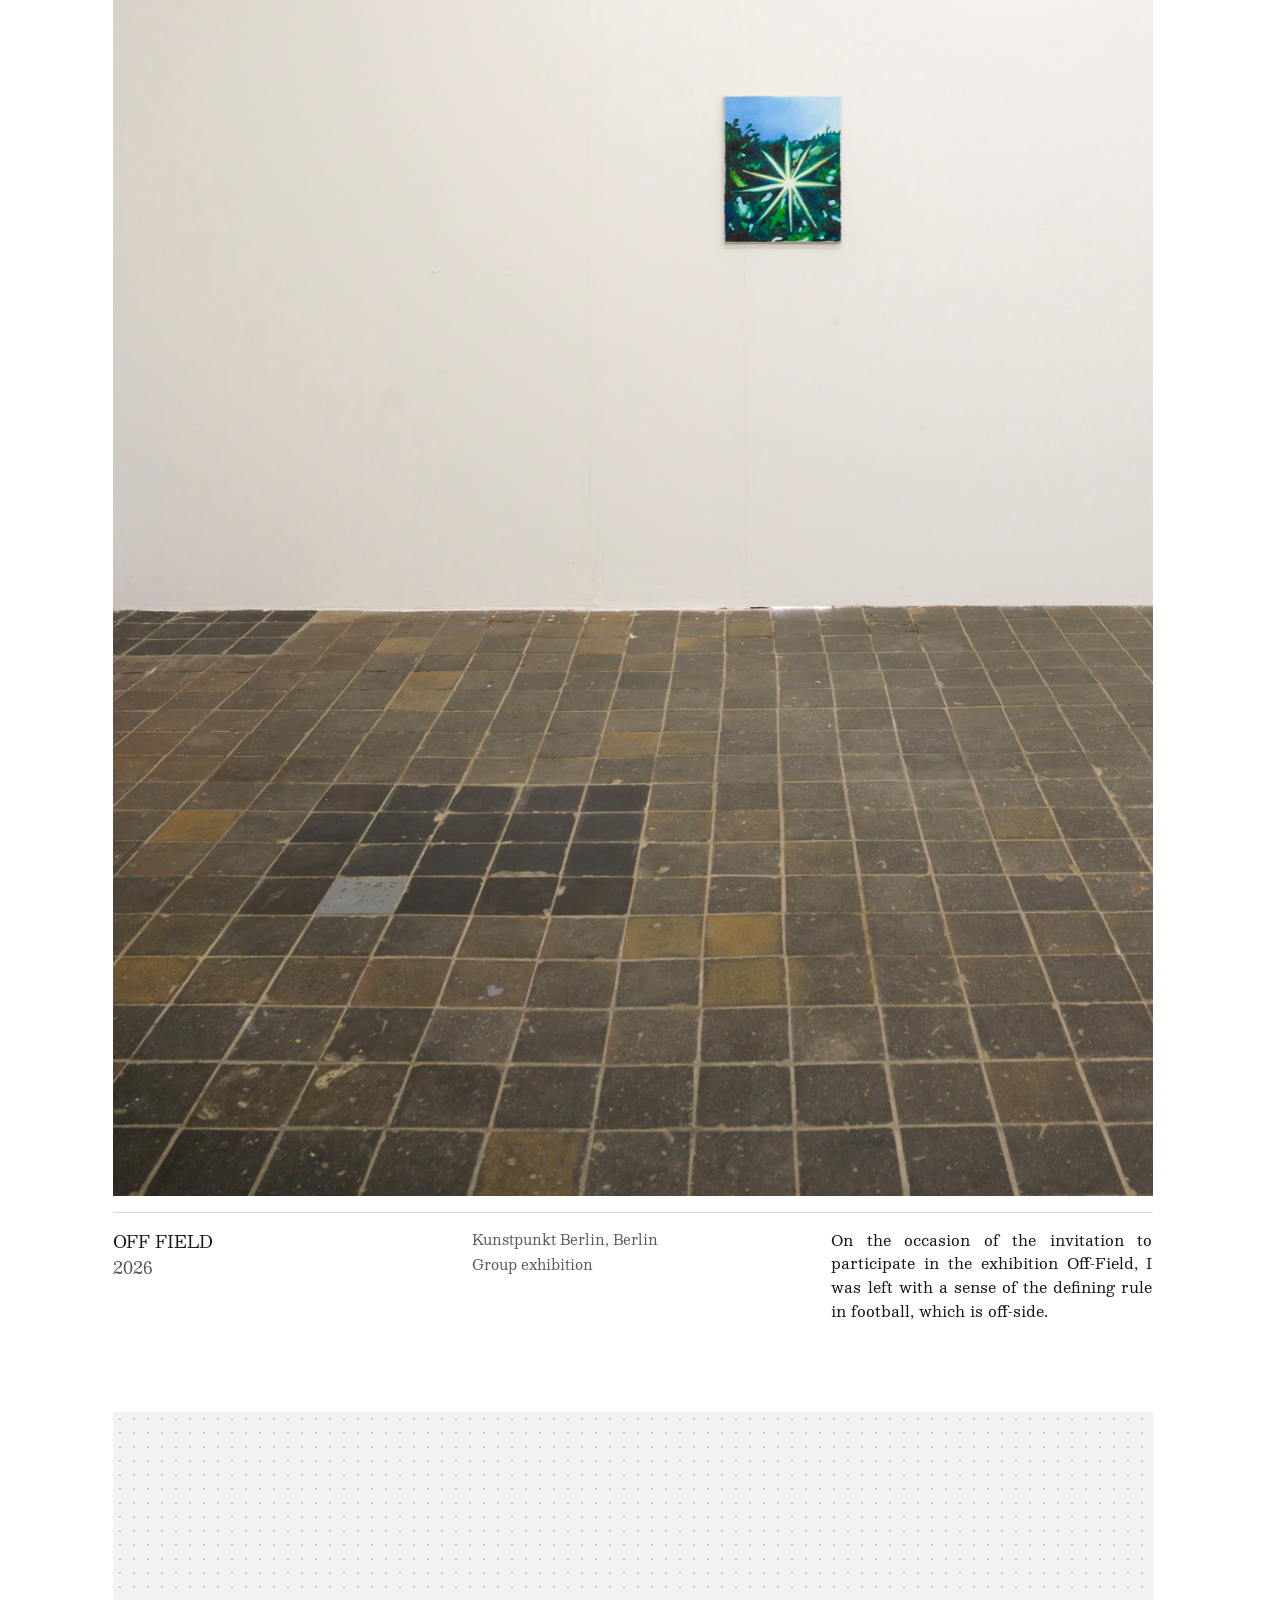
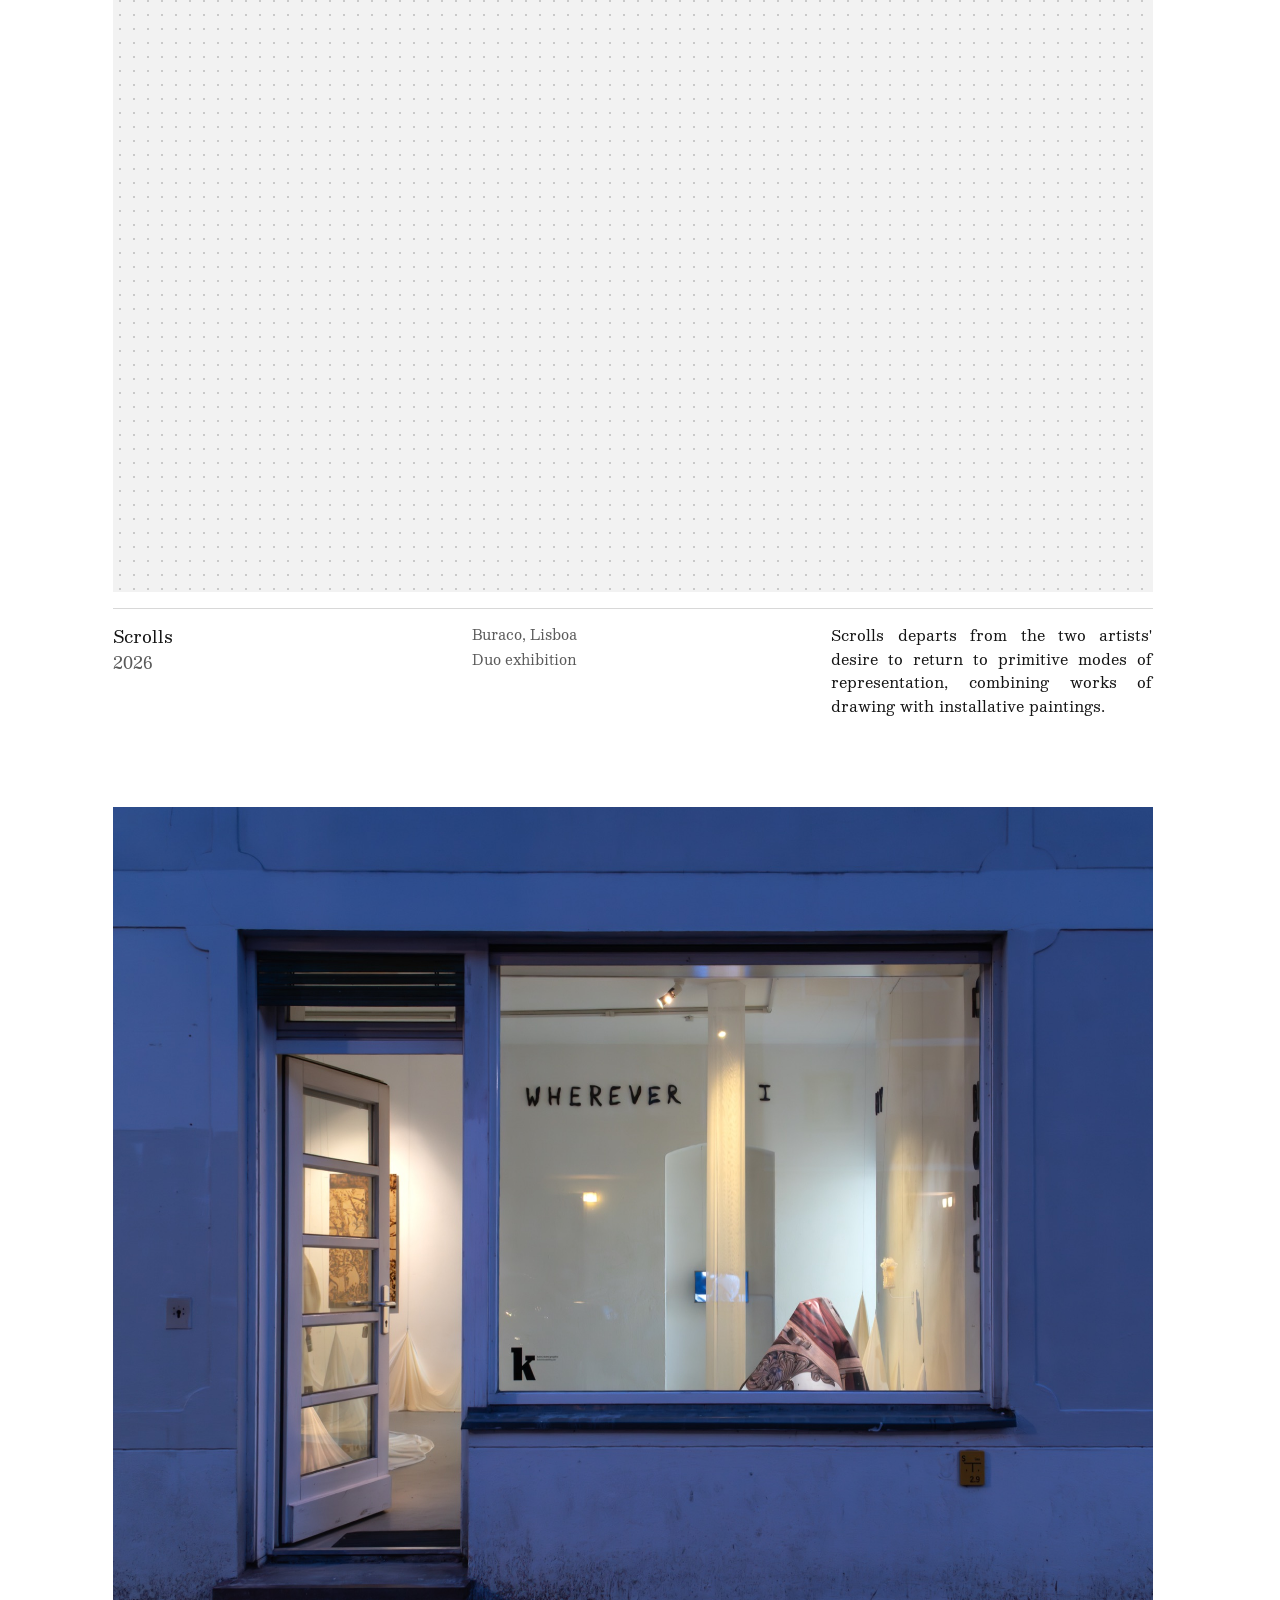
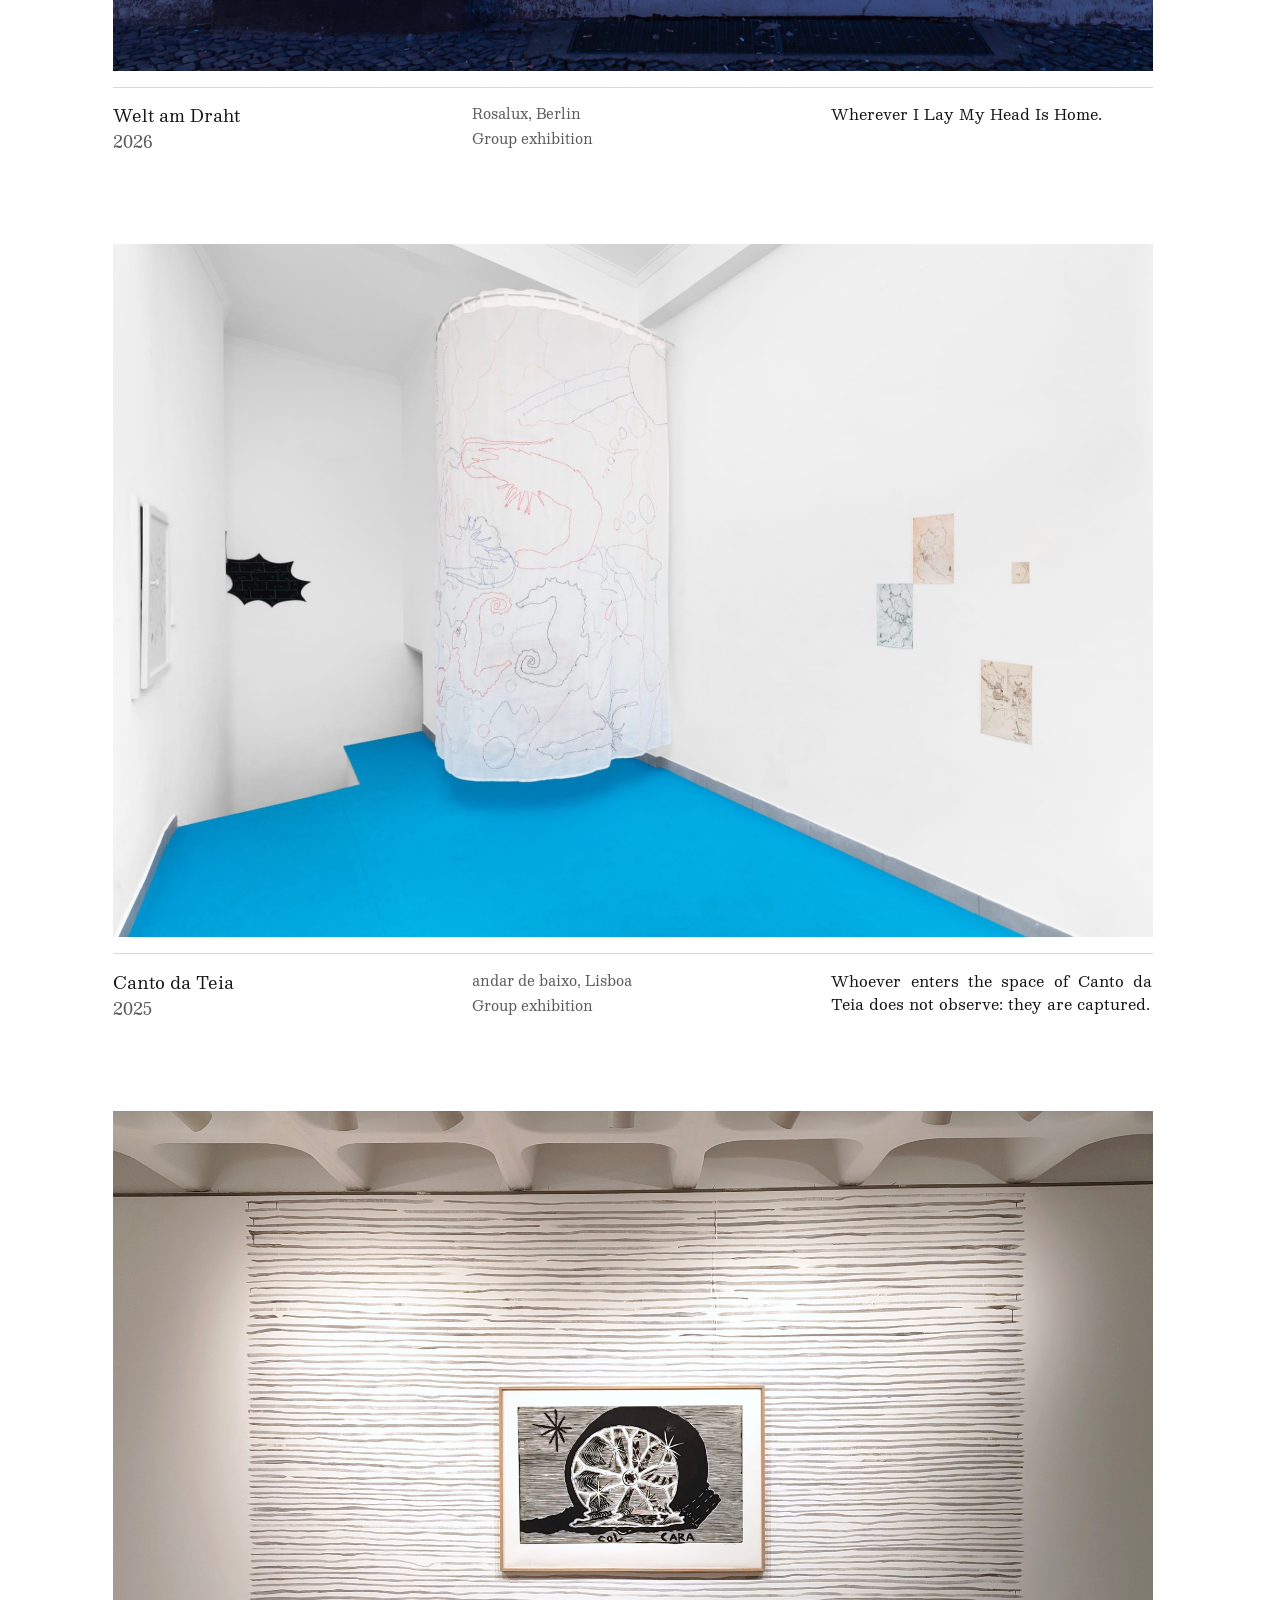
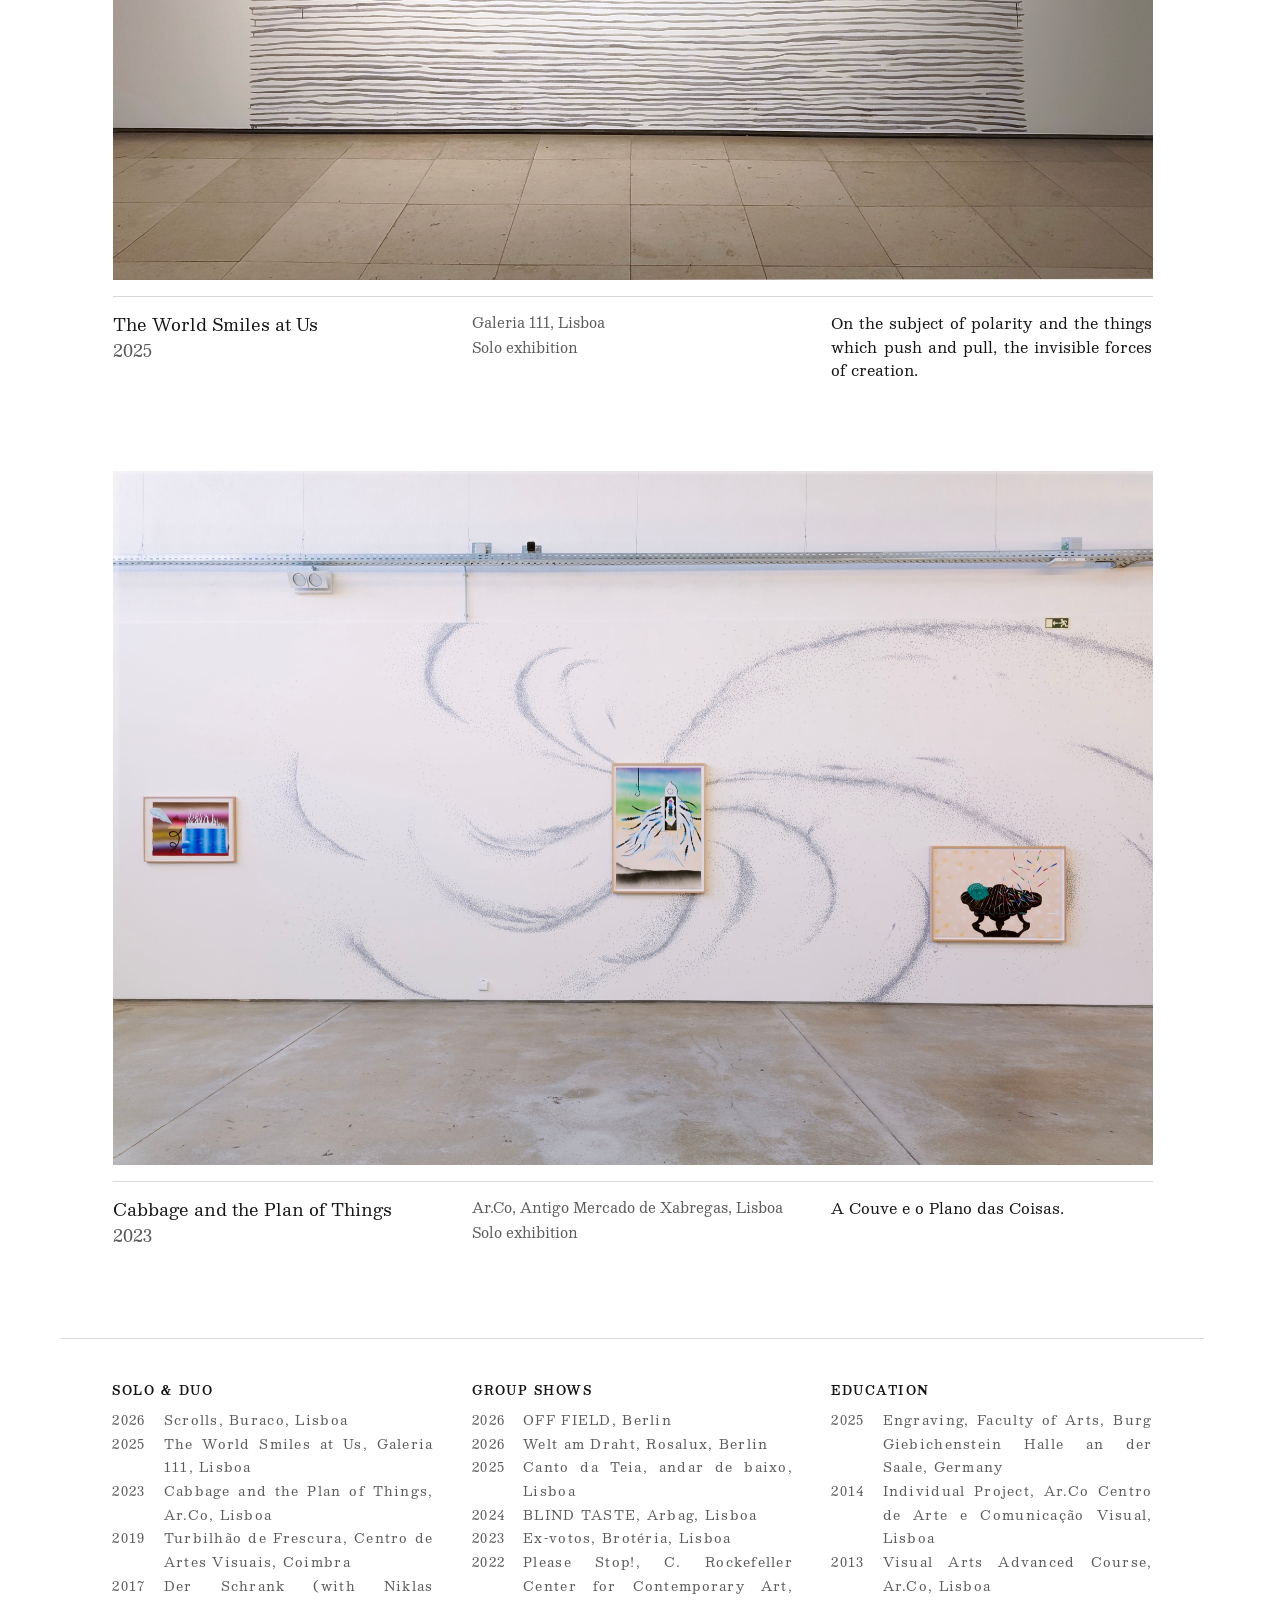
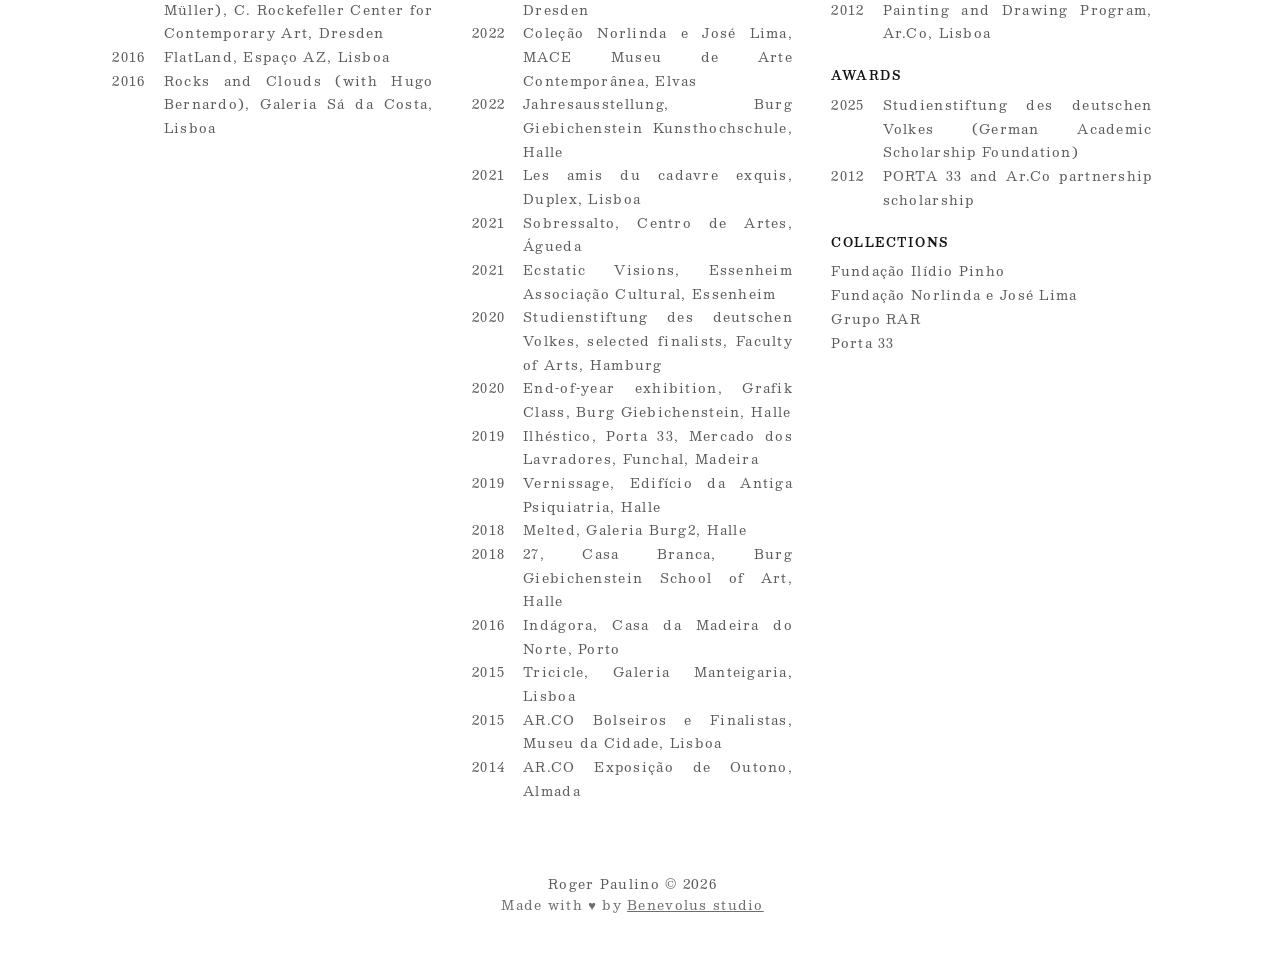
==== commit c86f9697: "style(home): restore first-line indent on the intro paragraphs text-indent 0 -> 3.5em on .home-intro" ====
--- a/index.html
+++ b/index.html
@@ -17,7 +17,7 @@
   <meta name="twitter:title" content="Roger Paulino, Visual Artist (Printmaking and Painting)">
   <meta name="twitter:description" content="Roger Paulino is a visual artist working between printmaking and painting. Born in Pretoria in 1986, he lives and works in Leipzig, Germany.">
   <meta name="twitter:image" content="https://caasols.github.io/roger-paulino/assets/og/og-default.jpg">
-  <link rel="stylesheet" href="css/site.css?v=8b82c837">
+  <link rel="stylesheet" href="css/site.css?v=fabf7329">
   <script type="application/ld+json">{"@context": "https://schema.org", "@type": "Person", "name": "Roger Paulino", "url": "https://caasols.github.io/roger-paulino/", "jobTitle": "Visual artist", "description": "Roger Paulino is a visual artist working between printmaking and painting. Born in Pretoria in 1986, he lives and works in Leipzig, Germany.", "sameAs": ["https://www.instagram.com/rogerxpaulino/", "https://www.porta33.com/porta33_madeira/exposicoes/content_exposicoes/Ilhestico/content_obras/roger_paulino/roger_paulino.html", "https://www.rar.com/en/rar-seen-by/roger-paulino/", "https://111.pt/exposicoes/the-world-smiles-at-us/"], "birthDate": "1986", "birthPlace": {"@type": "Place", "name": "Pretoria, South Africa"}, "homeLocation": {"@type": "Place", "name": "Leipzig, Germany"}, "workLocation": {"@type": "Place", "name": "Leipzig, Germany"}, "knowsAbout": ["Printmaking", "Linocut", "Painting", "Engraving", "Contemporary art"], "alumniOf": [{"@type": "EducationalOrganization", "name": "Burg Giebichenstein Kunsthochschule Halle"}, {"@type": "EducationalOrganization", "name": "Ar.Co Centro de Arte e Comunicação Visual, Lisboa"}], "award": "Studienstiftung des deutschen Volkes (German Academic Scholarship Foundation)"}</script>
 </head>
 <body class="page-home">
--- a/css/site.css
+++ b/css/site.css
@@ -147,7 +147,7 @@
   hyphens: auto;
   -webkit-hyphens: auto;
 }
-.home-intro__text p { margin: 0 0 1.6rem; }
+.home-intro__text p { margin: 0 0 1.6rem; text-indent: 3.5em; }
 .home-intro__text p:last-child { margin-bottom: 0; }
 .home-intro__contact { display: flex; justify-content: flex-end; gap: 1rem; margin-top: 1.75rem; }
 .home-intro__contact a { display: inline-flex; color: var(--soft); transition: color 0.15s ease; }
